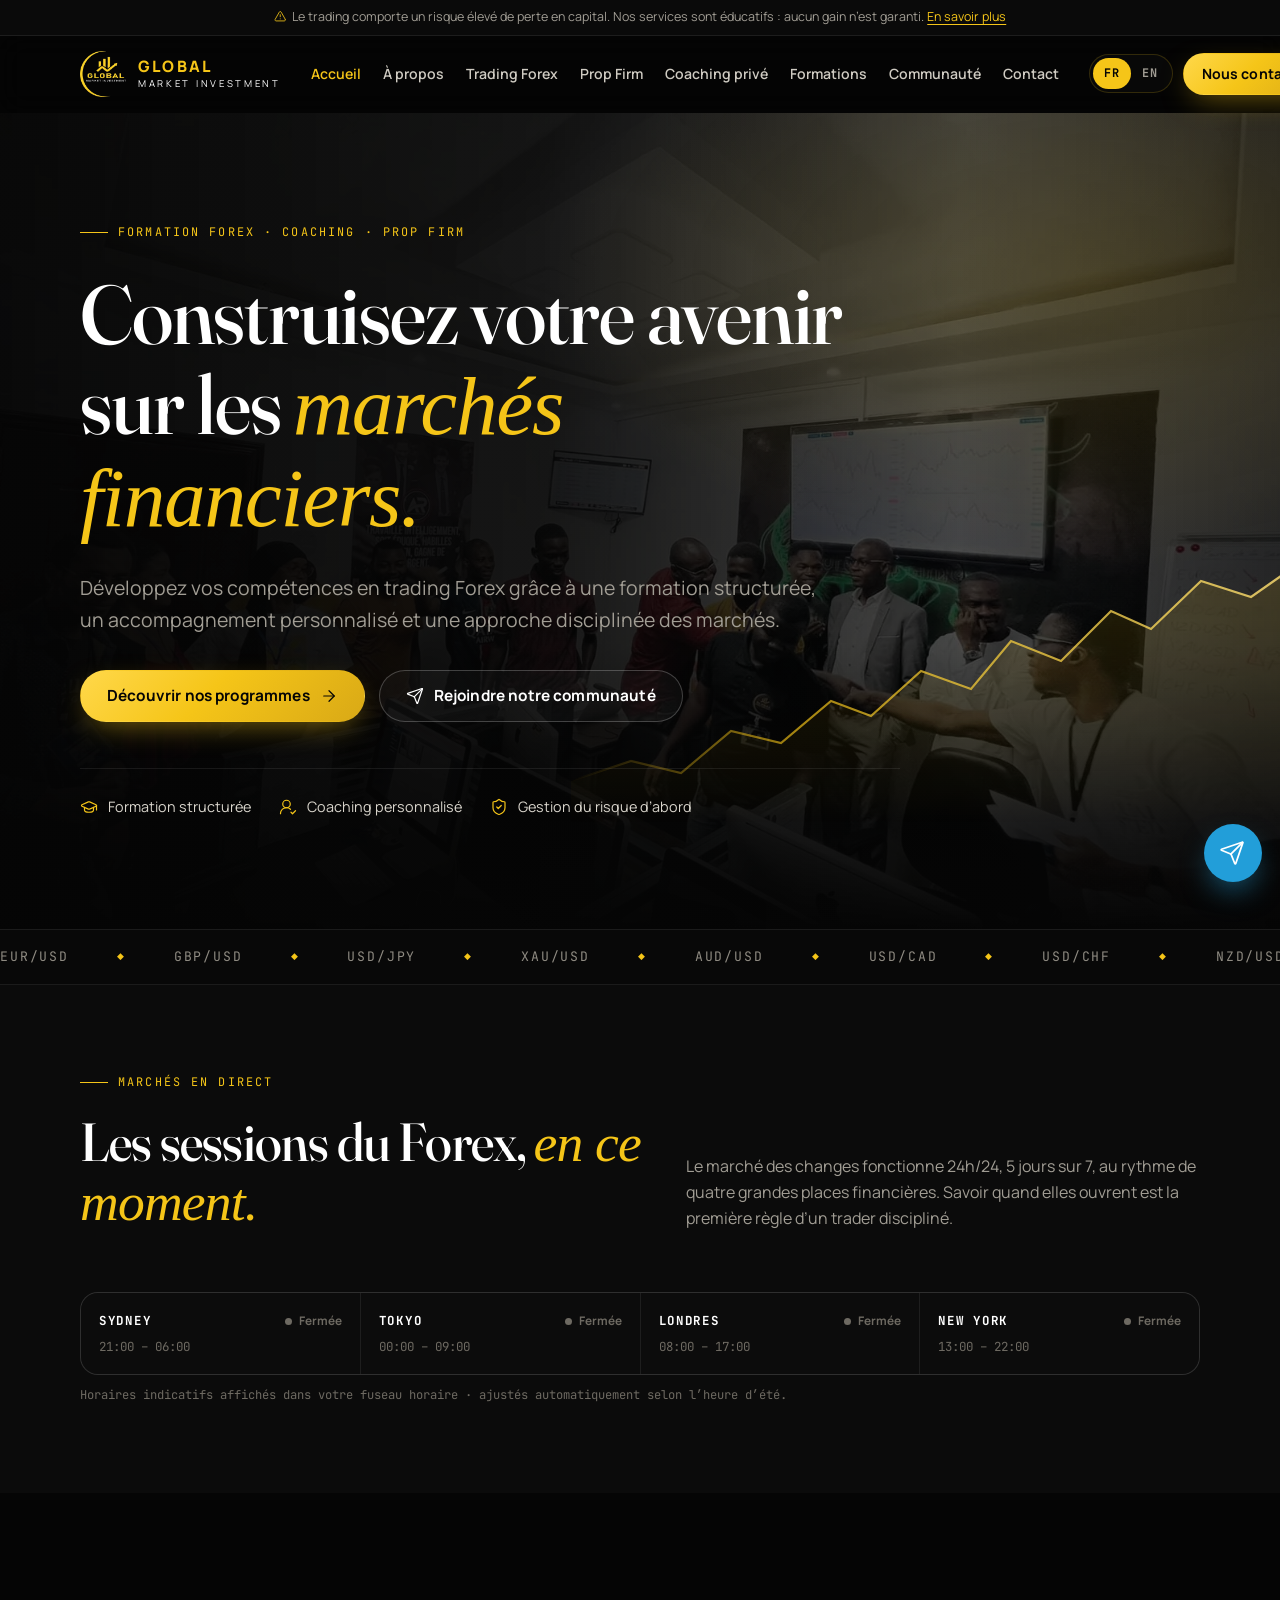
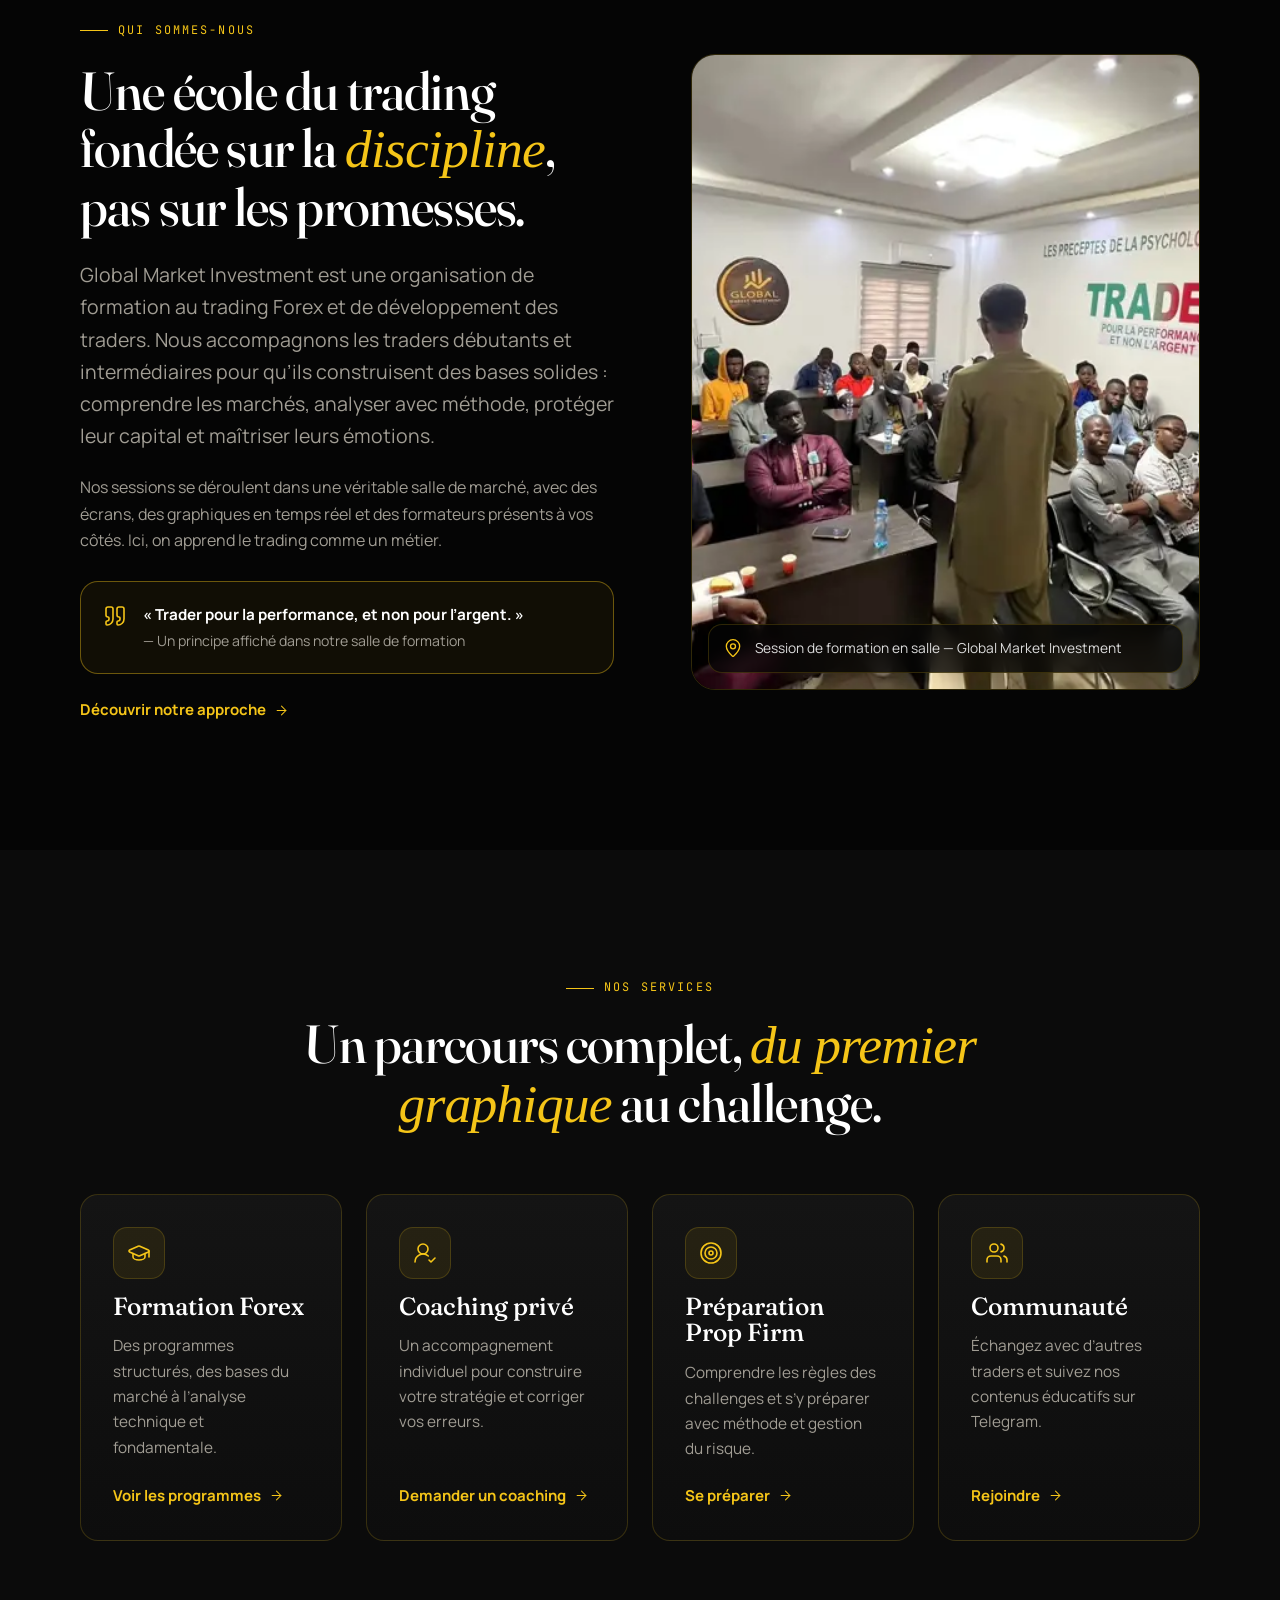
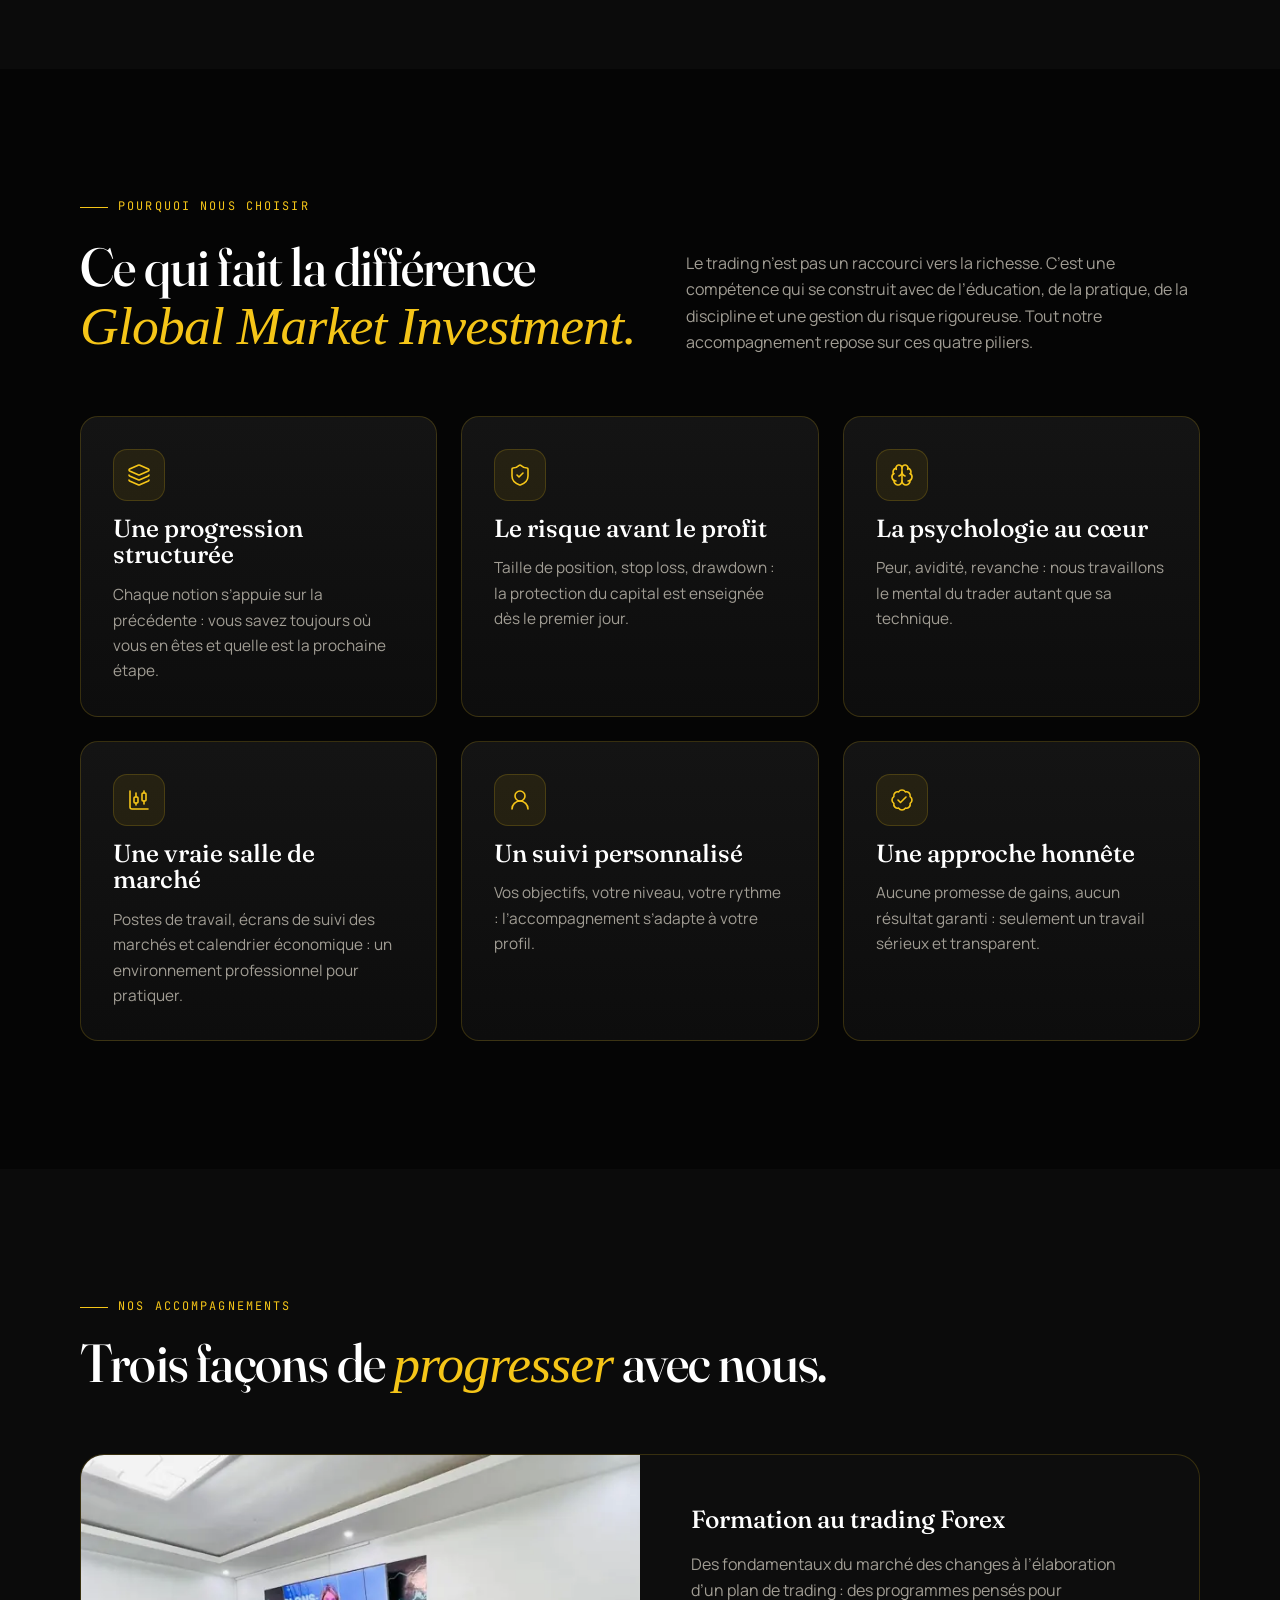
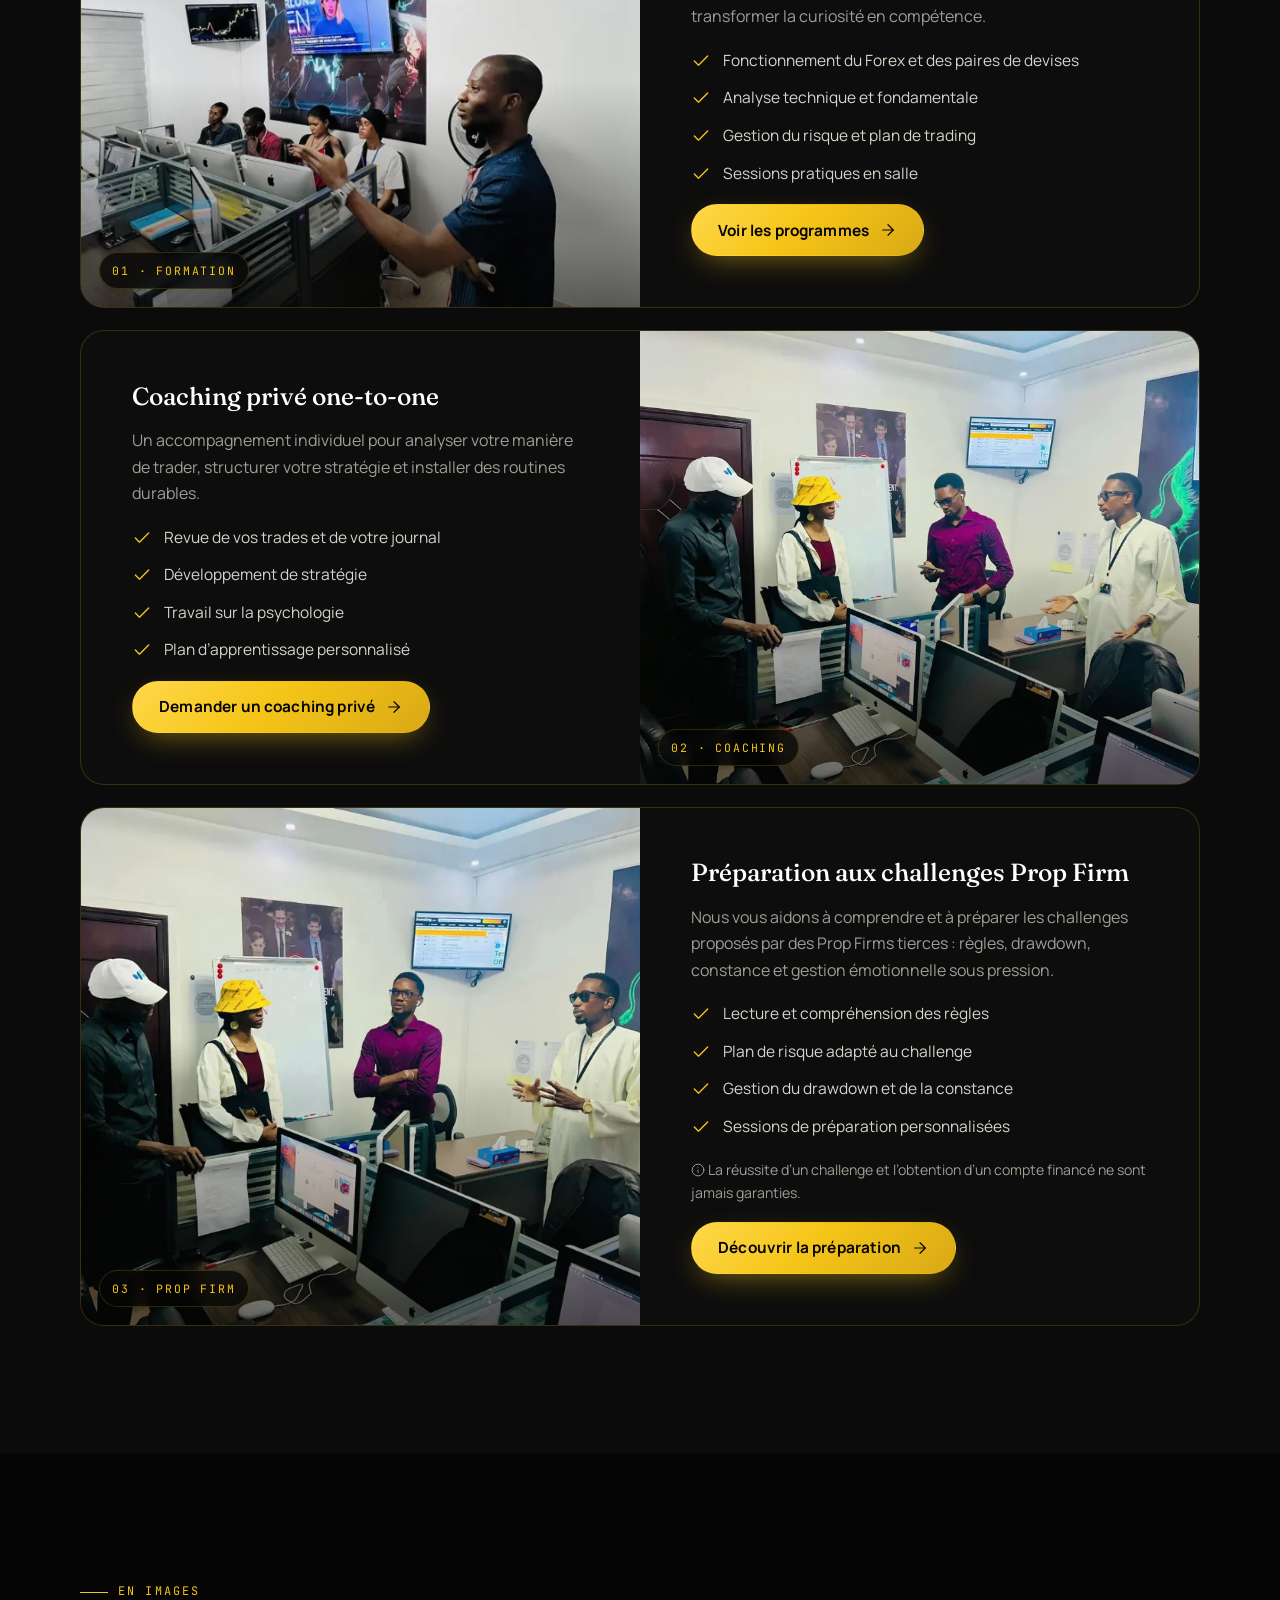
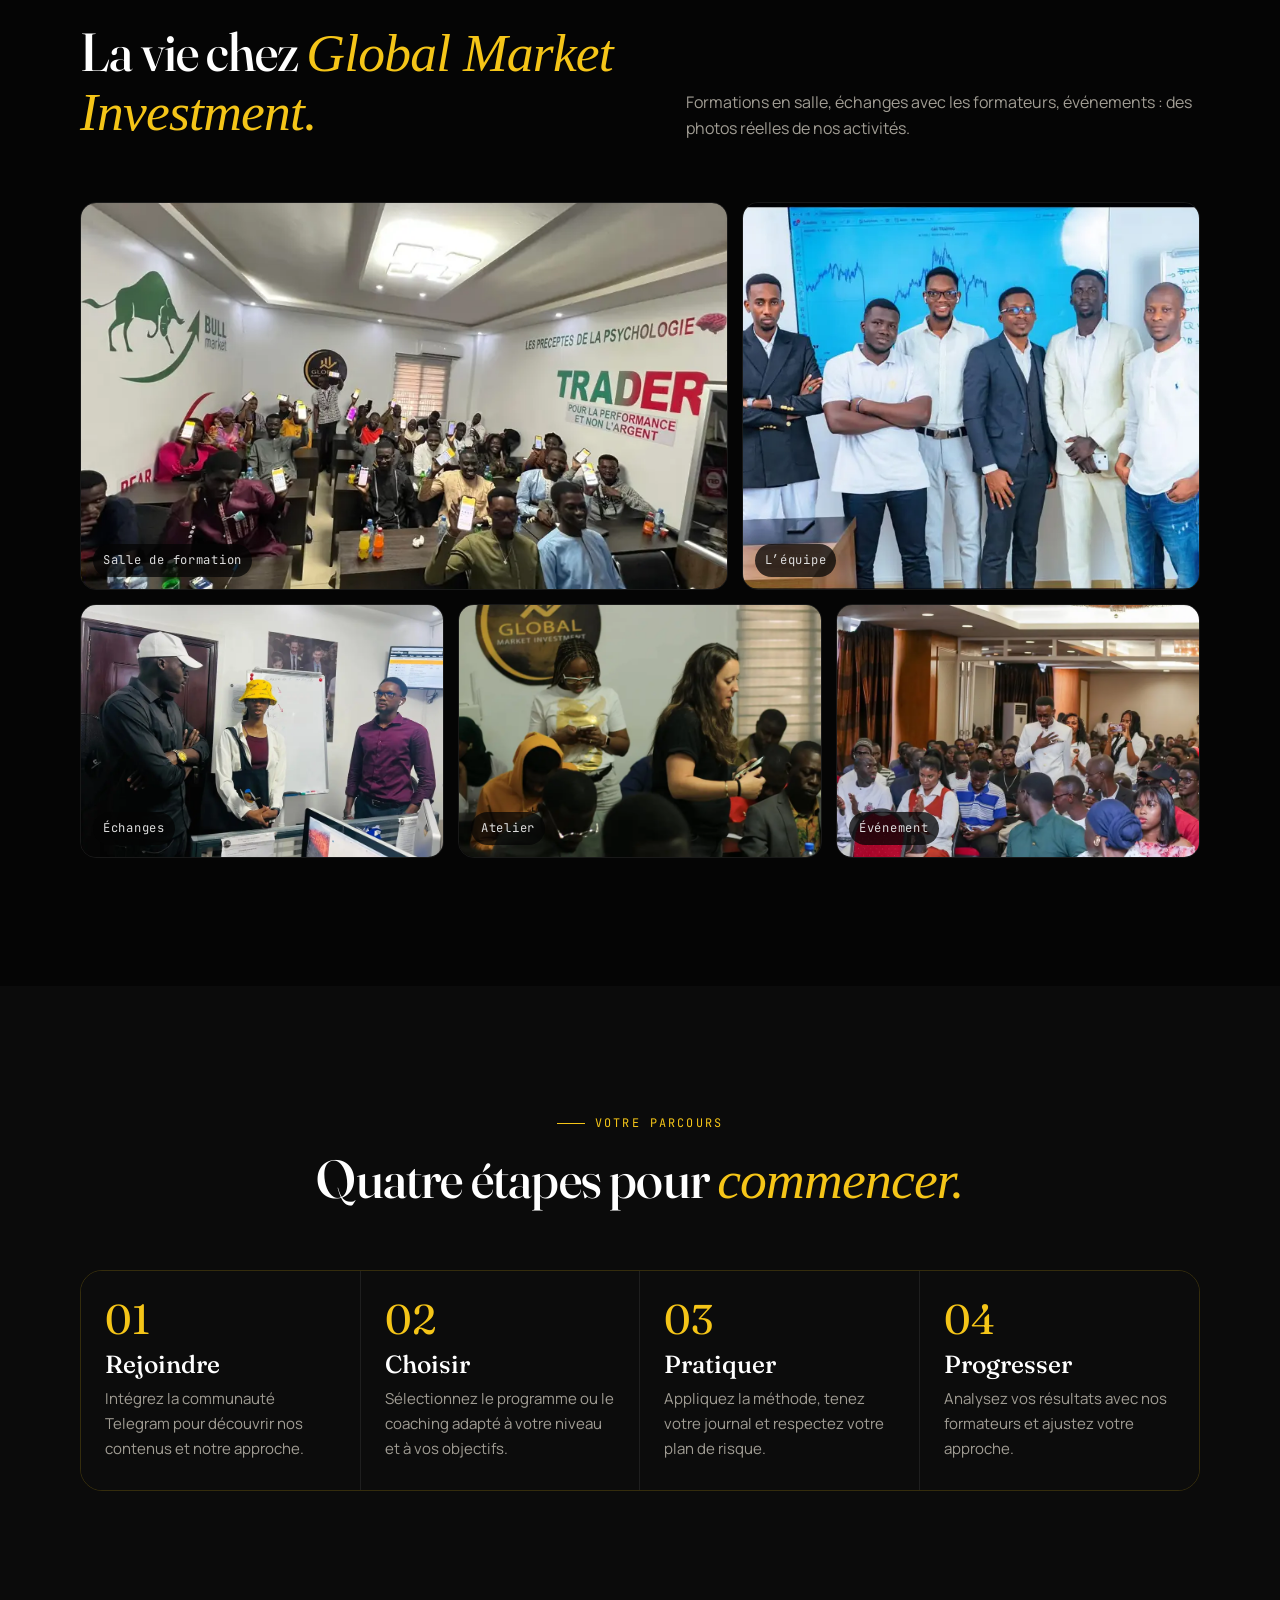
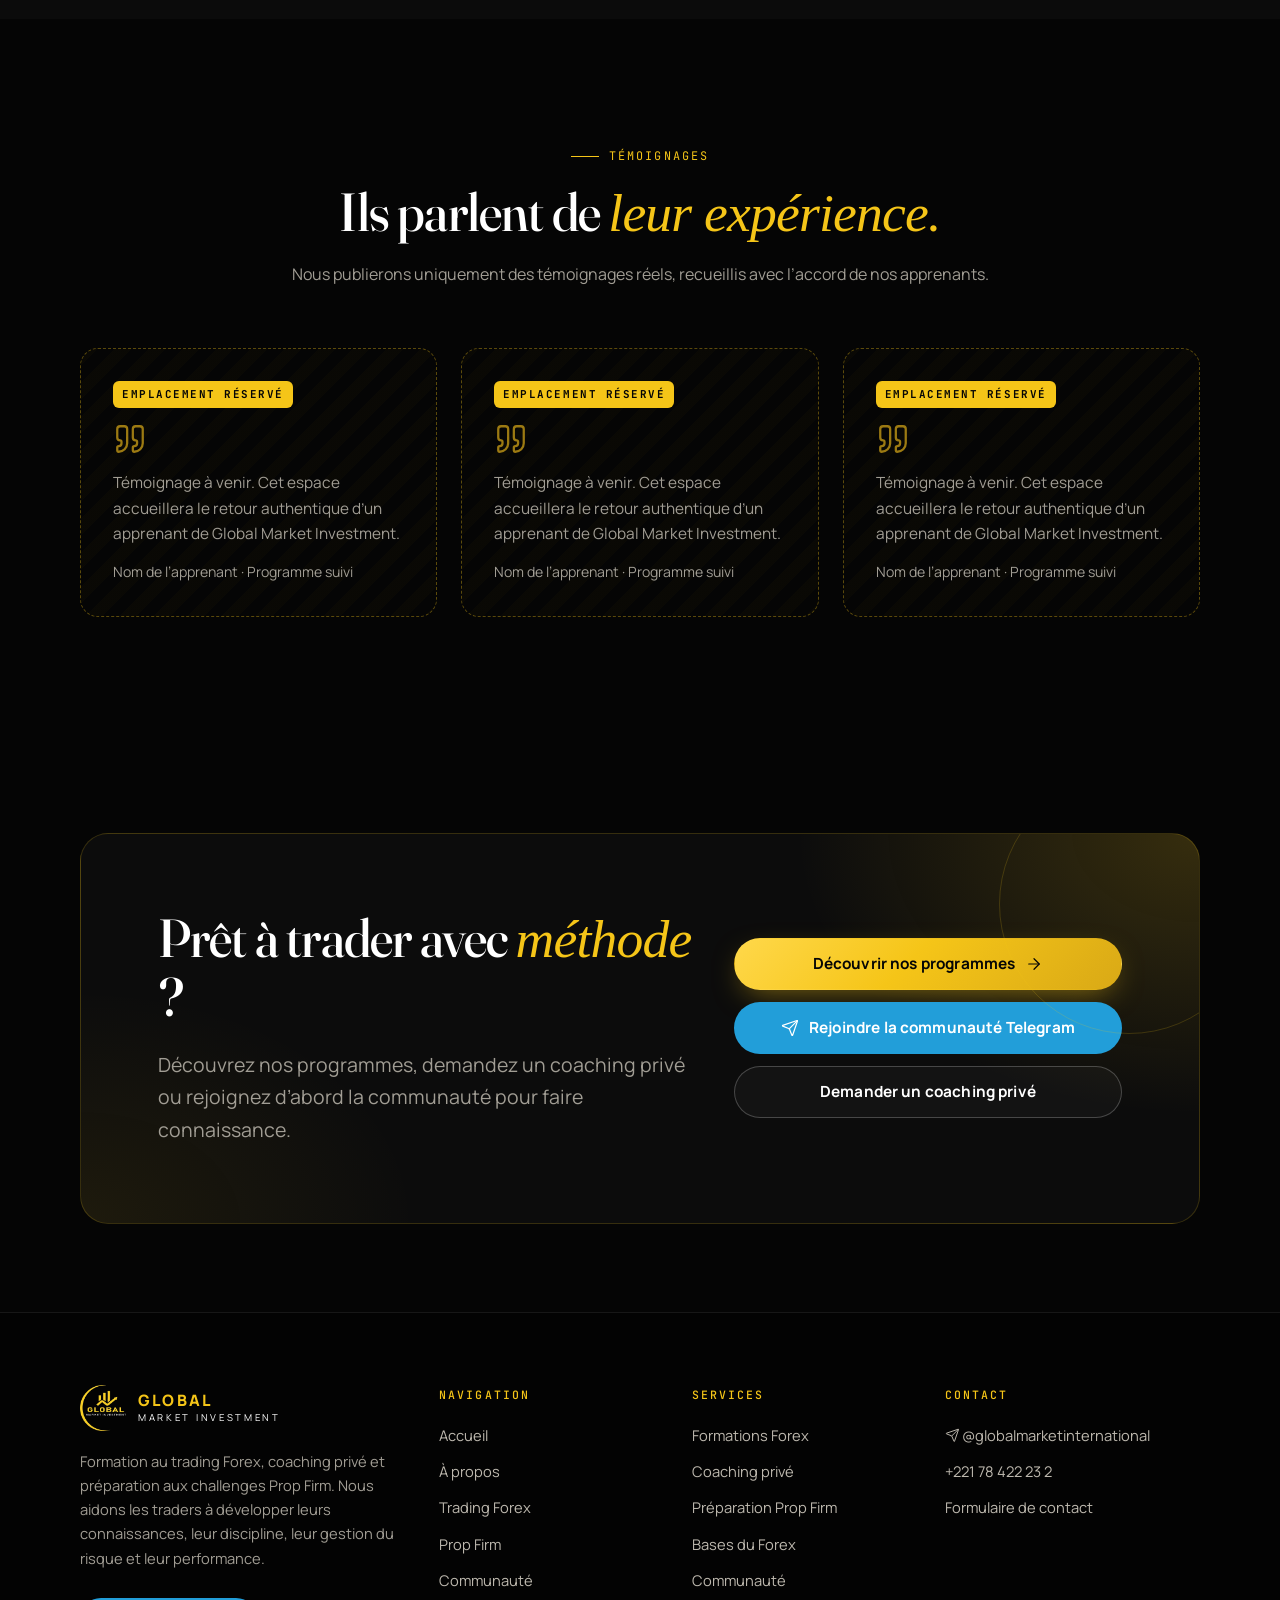
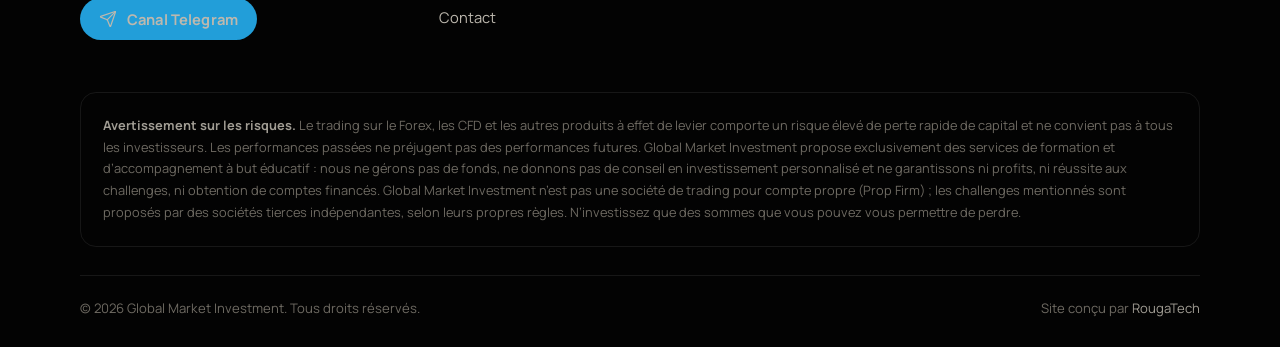
==== index.html @ 61189adc "Site officiel Global Market Investment (HTML/CSS/JS statique, FR/EN) 8 pages + 404, logo et photos o" ====
<!doctype html>
<html lang="fr" class="no-js" data-title-fr="Global Market Investment — Formation Forex, Coaching &amp; Préparation Prop Firm" data-title-en="Global Market Investment — Forex Education, Coaching &amp; Prop Firm Preparation" data-desc-fr="Formation au trading Forex, coaching privé et préparation aux challenges Prop Firm. Développez vos compétences avec une approche structurée et disciplinée." data-desc-en="Forex trading education, private coaching and Prop Firm challenge preparation. Develop your skills with a structured, disciplined approach.">
<head>
<meta charset="utf-8">
<meta name="viewport" content="width=device-width, initial-scale=1, viewport-fit=cover">
<title>Global Market Investment — Formation Forex, Coaching &amp; Préparation Prop Firm</title>
<meta name="description" content="Formation au trading Forex, coaching privé et préparation aux challenges Prop Firm. Développez vos compétences avec une approche structurée et disciplinée.">
<meta name="theme-color" content="#050505">
<meta property="og:type" content="website">
<meta property="og:site_name" content="Global Market Investment">
<meta property="og:title" content="Global Market Investment — Formation Forex, Coaching &amp; Préparation Prop Firm">
<meta property="og:description" content="Formation au trading Forex, coaching privé et préparation aux challenges Prop Firm. Développez vos compétences avec une approche structurée et disciplinée.">
<meta property="og:image" content="assets/img/og-image.jpg">
<meta name="twitter:card" content="summary_large_image">
<link rel="icon" type="image/png" href="assets/img/favicon.png">
<link rel="apple-touch-icon" href="assets/img/apple-touch-icon.png">
<link rel="preload" href="assets/fonts/fraunces.woff2" as="font" type="font/woff2" crossorigin>
<link rel="preload" href="assets/fonts/manrope-400.woff2" as="font" type="font/woff2" crossorigin>
<link rel="stylesheet" href="assets/css/style.css?v=20261105">
<script>(function(){try{var q=new URLSearchParams(location.search).get("lang");var l=q||localStorage.getItem("gmi-lang");if(l==="en"||l==="fr")document.documentElement.lang=l;}catch(e){}})();</script>
</head>
<body>
<svg xmlns="http://www.w3.org/2000/svg" style="display:none"><symbol id="i-graduation-cap" viewBox="0 0 24 24" fill="none" stroke="currentColor" stroke-width="1.6" stroke-linecap="round" stroke-linejoin="round"><path d="M21.42 10.922a1 1 0 0 0-.019-1.838L12.83 5.18a2 2 0 0 0-1.66 0L2.6 9.08a1 1 0 0 0 0 1.832l8.57 3.908a2 2 0 0 0 1.66 0z" />
  <path d="M22 10v6" />
  <path d="M6 12.5V16a6 3 0 0 0 12 0v-3.5" /></symbol><symbol id="i-user-round-check" viewBox="0 0 24 24" fill="none" stroke="currentColor" stroke-width="1.6" stroke-linecap="round" stroke-linejoin="round"><path d="M2 21a8 8 0 0 1 13.292-6" />
  <circle cx="10" cy="8" r="5" />
  <path d="m16 19 2 2 4-4" /></symbol><symbol id="i-target" viewBox="0 0 24 24" fill="none" stroke="currentColor" stroke-width="1.6" stroke-linecap="round" stroke-linejoin="round"><circle cx="12" cy="12" r="10" />
  <circle cx="12" cy="12" r="6" />
  <circle cx="12" cy="12" r="2" /></symbol><symbol id="i-users" viewBox="0 0 24 24" fill="none" stroke="currentColor" stroke-width="1.6" stroke-linecap="round" stroke-linejoin="round"><path d="M16 21v-2a4 4 0 0 0-4-4H6a4 4 0 0 0-4 4v2" />
  <path d="M16 3.128a4 4 0 0 1 0 7.744" />
  <path d="M22 21v-2a4 4 0 0 0-3-3.87" />
  <circle cx="9" cy="7" r="4" /></symbol><symbol id="i-send" viewBox="0 0 24 24" fill="none" stroke="currentColor" stroke-width="1.6" stroke-linecap="round" stroke-linejoin="round"><path d="M14.536 21.686a.5.5 0 0 0 .937-.024l6.5-19a.496.496 0 0 0-.635-.635l-19 6.5a.5.5 0 0 0-.024.937l7.93 3.18a2 2 0 0 1 1.112 1.11z" />
  <path d="m21.854 2.147-10.94 10.939" /></symbol><symbol id="i-phone" viewBox="0 0 24 24" fill="none" stroke="currentColor" stroke-width="1.6" stroke-linecap="round" stroke-linejoin="round"><path d="M13.832 16.568a1 1 0 0 0 1.213-.303l.355-.465A2 2 0 0 1 17 15h3a2 2 0 0 1 2 2v3a2 2 0 0 1-2 2A18 18 0 0 1 2 4a2 2 0 0 1 2-2h3a2 2 0 0 1 2 2v3a2 2 0 0 1-.8 1.6l-.468.351a1 1 0 0 0-.292 1.233 14 14 0 0 0 6.392 6.384" /></symbol><symbol id="i-mail" viewBox="0 0 24 24" fill="none" stroke="currentColor" stroke-width="1.6" stroke-linecap="round" stroke-linejoin="round"><path d="m22 7-8.991 5.727a2 2 0 0 1-2.009 0L2 7" />
  <rect x="2" y="4" width="20" height="16" rx="2" /></symbol><symbol id="i-shield-check" viewBox="0 0 24 24" fill="none" stroke="currentColor" stroke-width="1.6" stroke-linecap="round" stroke-linejoin="round"><path d="M20 13c0 5-3.5 7.5-7.66 8.95a1 1 0 0 1-.67-.01C7.5 20.5 4 18 4 13V6a1 1 0 0 1 1-1c2 0 4.5-1.2 6.24-2.72a1.17 1.17 0 0 1 1.52 0C14.51 3.81 17 5 19 5a1 1 0 0 1 1 1z" />
  <path d="m9 12 2 2 4-4" /></symbol><symbol id="i-brain" viewBox="0 0 24 24" fill="none" stroke="currentColor" stroke-width="1.6" stroke-linecap="round" stroke-linejoin="round"><path d="M12 18V5" />
  <path d="M15 13a4.17 4.17 0 01-3-4 4.17 4.17 0 01-3 4" />
  <path d="M17.707 6.294A3 3 0 1012 5a3 3 0 10-5.707 1.294" />
  <path d="M17.996 5.125a4 4 0 012.526 5.77" />
  <path d="M18 18a4 4 0 002-7.465" />
  <path d="M19.967 17.482a4 4 0 11-7.967.517 4 4 0 11-7.967-.517" />
  <path d="M6 18a4 4 0 01-2-7.465" />
  <path d="M6.004 5.125a4 4 0 00-2.526 5.77" /></symbol><symbol id="i-chart-candlestick" viewBox="0 0 24 24" fill="none" stroke="currentColor" stroke-width="1.6" stroke-linecap="round" stroke-linejoin="round"><path d="M9 5v4" />
  <rect width="4" height="6" x="7" y="9" rx="1" />
  <path d="M9 15v2" />
  <path d="M17 3v2" />
  <rect width="4" height="8" x="15" y="5" rx="1" />
  <path d="M17 13v3" />
  <path d="M3 3v16a2 2 0 0 0 2 2h16" /></symbol><symbol id="i-chart-line" viewBox="0 0 24 24" fill="none" stroke="currentColor" stroke-width="1.6" stroke-linecap="round" stroke-linejoin="round"><path d="M3 3v16a2 2 0 0 0 2 2h16" />
  <path d="m19 9-5 5-4-4-3 3" /></symbol><symbol id="i-chart-no-axes-combined" viewBox="0 0 24 24" fill="none" stroke="currentColor" stroke-width="1.6" stroke-linecap="round" stroke-linejoin="round"><path d="M12 16v5" />
  <path d="M16 14.639V21" />
  <path d="M20 10.656V21" />
  <path d="m22 3-8.646 8.646a.5.5 0 0 1-.708 0L9.354 8.354a.5.5 0 0 0-.707 0L2 15" />
  <path d="M4 18.463V21" />
  <path d="M8 14.656V21" /></symbol><symbol id="i-globe" viewBox="0 0 24 24" fill="none" stroke="currentColor" stroke-width="1.6" stroke-linecap="round" stroke-linejoin="round"><circle cx="12" cy="12" r="10" />
  <path d="M12 2a14.5 14.5 0 0 0 0 20 14.5 14.5 0 0 0 0-20" />
  <path d="M2 12h20" /></symbol><symbol id="i-clock" viewBox="0 0 24 24" fill="none" stroke="currentColor" stroke-width="1.6" stroke-linecap="round" stroke-linejoin="round"><circle cx="12" cy="12" r="10" />
  <path d="M12 6v6l4 2" /></symbol><symbol id="i-scale" viewBox="0 0 24 24" fill="none" stroke="currentColor" stroke-width="1.6" stroke-linecap="round" stroke-linejoin="round"><path d="M12 3v18" />
  <path d="m19 8 3 8a5 5 0 0 1-6 0zV7" />
  <path d="M3 7h1a17 17 0 0 0 8-2 17 17 0 0 0 8 2h1" />
  <path d="m5 8 3 8a5 5 0 0 1-6 0zV7" />
  <path d="M7 21h10" /></symbol><symbol id="i-book-open" viewBox="0 0 24 24" fill="none" stroke="currentColor" stroke-width="1.6" stroke-linecap="round" stroke-linejoin="round"><path d="M12 5v16" />
  <path d="M20.001 19A2 2 0 0022 17V5a2 2 0 00-1.999-2L16 3.002A5 5 0 0012 5a5 5 0 00-4-2H4a2 2 0 00-2 2v12a2 2 0 001.999 2H8a5 5 0 014 2 5 5 0 014-2z" /></symbol><symbol id="i-arrow-right" viewBox="0 0 24 24" fill="none" stroke="currentColor" stroke-width="1.6" stroke-linecap="round" stroke-linejoin="round"><path d="M5 12h14" />
  <path d="m12 5 7 7-7 7" /></symbol><symbol id="i-arrow-up-right" viewBox="0 0 24 24" fill="none" stroke="currentColor" stroke-width="1.6" stroke-linecap="round" stroke-linejoin="round"><path d="M7 7h10v10" />
  <path d="M7 17 17 7" /></symbol><symbol id="i-check" viewBox="0 0 24 24" fill="none" stroke="currentColor" stroke-width="1.6" stroke-linecap="round" stroke-linejoin="round"><path d="M20 6 9 17l-5-5" /></symbol><symbol id="i-x" viewBox="0 0 24 24" fill="none" stroke="currentColor" stroke-width="1.6" stroke-linecap="round" stroke-linejoin="round"><path d="M18 6 6 18" />
  <path d="m6 6 12 12" /></symbol><symbol id="i-menu" viewBox="0 0 24 24" fill="none" stroke="currentColor" stroke-width="1.6" stroke-linecap="round" stroke-linejoin="round"><path d="M4 5h16" />
  <path d="M4 12h16" />
  <path d="M4 19h16" /></symbol><symbol id="i-triangle-alert" viewBox="0 0 24 24" fill="none" stroke="currentColor" stroke-width="1.6" stroke-linecap="round" stroke-linejoin="round"><path d="m21.73 18-8-14a2 2 0 0 0-3.48 0l-8 14A2 2 0 0 0 4 21h16a2 2 0 0 0 1.73-3" />
  <path d="M12 9v4" />
  <path d="M12 17h.01" /></symbol><symbol id="i-trending-up" viewBox="0 0 24 24" fill="none" stroke="currentColor" stroke-width="1.6" stroke-linecap="round" stroke-linejoin="round"><path d="M16 7h6v6" />
  <path d="m22 7-8.5 8.5-5-5L2 17" /></symbol><symbol id="i-crosshair" viewBox="0 0 24 24" fill="none" stroke="currentColor" stroke-width="1.6" stroke-linecap="round" stroke-linejoin="round"><circle cx="12" cy="12" r="10" />
  <line x1="22" x2="18" y1="12" y2="12" />
  <line x1="6" x2="2" y1="12" y2="12" />
  <line x1="12" x2="12" y1="6" y2="2" />
  <line x1="12" x2="12" y1="22" y2="18" /></symbol><symbol id="i-calendar" viewBox="0 0 24 24" fill="none" stroke="currentColor" stroke-width="1.6" stroke-linecap="round" stroke-linejoin="round"><path d="M8 2v3" />
  <path d="M16 2v3" />
  <rect x="3" y="3" width="18" height="18" rx="2" />
  <path d="M3 9h18" /></symbol><symbol id="i-message-circle" viewBox="0 0 24 24" fill="none" stroke="currentColor" stroke-width="1.6" stroke-linecap="round" stroke-linejoin="round"><path d="M2.992 16.342a2 2 0 0 1 .094 1.167l-1.065 3.29a1 1 0 0 0 1.236 1.168l3.413-.998a2 2 0 0 1 1.099.092 10 10 0 1 0-4.777-4.719" /></symbol><symbol id="i-compass" viewBox="0 0 24 24" fill="none" stroke="currentColor" stroke-width="1.6" stroke-linecap="round" stroke-linejoin="round"><circle cx="12" cy="12" r="10" />
  <path d="m16.24 7.76-1.804 5.411a2 2 0 0 1-1.265 1.265L7.76 16.24l1.804-5.411a2 2 0 0 1 1.265-1.265z" /></symbol><symbol id="i-layers" viewBox="0 0 24 24" fill="none" stroke="currentColor" stroke-width="1.6" stroke-linecap="round" stroke-linejoin="round"><path d="M12.83 2.18a2 2 0 0 0-1.66 0L2.6 6.08a1 1 0 0 0 0 1.83l8.58 3.91a2 2 0 0 0 1.66 0l8.58-3.9a1 1 0 0 0 0-1.83z" />
  <path d="M2 12a1 1 0 0 0 .58.91l8.6 3.91a2 2 0 0 0 1.65 0l8.58-3.9A1 1 0 0 0 22 12" />
  <path d="M2 17a1 1 0 0 0 .58.91l8.6 3.91a2 2 0 0 0 1.65 0l8.58-3.9A1 1 0 0 0 22 17" /></symbol><symbol id="i-lightbulb" viewBox="0 0 24 24" fill="none" stroke="currentColor" stroke-width="1.6" stroke-linecap="round" stroke-linejoin="round"><path d="M15 14c.2-1 .7-1.7 1.5-2.5 1-.9 1.5-2.2 1.5-3.5A6 6 0 0 0 6 8c0 1 .2 2.2 1.5 3.5.7.7 1.3 1.5 1.5 2.5" />
  <path d="M9 18h6" />
  <path d="M10 22h4" /></symbol><symbol id="i-eye" viewBox="0 0 24 24" fill="none" stroke="currentColor" stroke-width="1.6" stroke-linecap="round" stroke-linejoin="round"><path d="M2.062 12.348a1 1 0 0 1 0-.696 10.75 10.75 0 0 1 19.876 0 1 1 0 0 1 0 .696 10.75 10.75 0 0 1-19.876 0" />
  <circle cx="12" cy="12" r="3" /></symbol><symbol id="i-handshake" viewBox="0 0 24 24" fill="none" stroke="currentColor" stroke-width="1.6" stroke-linecap="round" stroke-linejoin="round"><path d="m11 17 2 2a1 1 0 1 0 3-3" />
  <path d="m14 14 2.5 2.5a1 1 0 1 0 3-3l-3.88-3.88a3 3 0 0 0-4.24 0l-.88.88a1 1 0 1 1-3-3l2.81-2.81a5.79 5.79 0 0 1 7.06-.87l.47.28a2 2 0 0 0 1.42.25L21 4" />
  <path d="m21 3 1 11h-2" />
  <path d="M3 3 2 14l6.5 6.5a1 1 0 1 0 3-3" />
  <path d="M3 4h8" /></symbol><symbol id="i-gauge" viewBox="0 0 24 24" fill="none" stroke="currentColor" stroke-width="1.6" stroke-linecap="round" stroke-linejoin="round"><path d="m12 14 4-4" />
  <path d="M3.34 19a10 10 0 1 1 17.32 0" /></symbol><symbol id="i-clipboard-check" viewBox="0 0 24 24" fill="none" stroke="currentColor" stroke-width="1.6" stroke-linecap="round" stroke-linejoin="round"><rect width="8" height="4" x="8" y="2" rx="1" ry="1" />
  <path d="M16 4h2a2 2 0 0 1 2 2v14a2 2 0 0 1-2 2H6a2 2 0 0 1-2-2V6a2 2 0 0 1 2-2h2" />
  <path d="m9 14 2 2 4-4" /></symbol><symbol id="i-notebook-pen" viewBox="0 0 24 24" fill="none" stroke="currentColor" stroke-width="1.6" stroke-linecap="round" stroke-linejoin="round"><path d="M13.4 2H6a2 2 0 0 0-2 2v16a2 2 0 0 0 2 2h12a2 2 0 0 0 2-2v-7.4" />
  <path d="M2 6h4" />
  <path d="M2 10h4" />
  <path d="M2 14h4" />
  <path d="M2 18h4" />
  <path d="M21.378 5.626a1 1 0 1 0-3.004-3.004l-5.01 5.012a2 2 0 0 0-.506.854l-.837 2.87a.5.5 0 0 0 .62.62l2.87-.837a2 2 0 0 0 .854-.506z" /></symbol><symbol id="i-lock" viewBox="0 0 24 24" fill="none" stroke="currentColor" stroke-width="1.6" stroke-linecap="round" stroke-linejoin="round"><rect width="18" height="11" x="3" y="11" rx="2" ry="2" />
  <path d="M7 11V7a5 5 0 0 1 10 0v4" /></symbol><symbol id="i-map-pin" viewBox="0 0 24 24" fill="none" stroke="currentColor" stroke-width="1.6" stroke-linecap="round" stroke-linejoin="round"><path d="M20 10c0 4.993-5.539 10.193-7.399 11.799a1 1 0 0 1-1.202 0C9.539 20.193 4 14.993 4 10a8 8 0 0 1 16 0" />
  <circle cx="12" cy="10" r="3" /></symbol><symbol id="i-copy" viewBox="0 0 24 24" fill="none" stroke="currentColor" stroke-width="1.6" stroke-linecap="round" stroke-linejoin="round"><rect width="14" height="14" x="8" y="8" rx="2" ry="2" />
  <path d="M4 16c-1.1 0-2-.9-2-2V4c0-1.1.9-2 2-2h10c1.1 0 2 .9 2 2" /></symbol><symbol id="i-chevron-down" viewBox="0 0 24 24" fill="none" stroke="currentColor" stroke-width="1.6" stroke-linecap="round" stroke-linejoin="round"><path d="m6 9 6 6 6-6" /></symbol><symbol id="i-languages" viewBox="0 0 24 24" fill="none" stroke="currentColor" stroke-width="1.6" stroke-linecap="round" stroke-linejoin="round"><path d="m5 8 6 6" />
  <path d="m4 14 6-6 2-3" />
  <path d="M2 5h12" />
  <path d="M7 2h1" />
  <path d="m22 22-5-10-5 10" />
  <path d="M14 18h6" /></symbol><symbol id="i-sparkles" viewBox="0 0 24 24" fill="none" stroke="currentColor" stroke-width="1.6" stroke-linecap="round" stroke-linejoin="round"><path d="M11.017 2.814a1 1 0 0 1 1.966 0l1.051 5.558a2 2 0 0 0 1.594 1.594l5.558 1.051a1 1 0 0 1 0 1.966l-5.558 1.051a2 2 0 0 0-1.594 1.594l-1.051 5.558a1 1 0 0 1-1.966 0l-1.051-5.558a2 2 0 0 0-1.594-1.594l-5.558-1.051a1 1 0 0 1 0-1.966l5.558-1.051a2 2 0 0 0 1.594-1.594z" />
  <path d="M20 2v4" />
  <path d="M22 4h-4" />
  <circle cx="4" cy="20" r="2" /></symbol><symbol id="i-newspaper" viewBox="0 0 24 24" fill="none" stroke="currentColor" stroke-width="1.6" stroke-linecap="round" stroke-linejoin="round"><path d="M15 18h-5" />
  <path d="M18 14h-8" />
  <path d="M4 22h16a2 2 0 0 0 2-2V4a2 2 0 0 0-2-2H8a2 2 0 0 0-2 2v16a2 2 0 0 1-4 0v-9a2 2 0 0 1 2-2h2" />
  <rect width="8" height="4" x="10" y="6" rx="1" /></symbol><symbol id="i-landmark" viewBox="0 0 24 24" fill="none" stroke="currentColor" stroke-width="1.6" stroke-linecap="round" stroke-linejoin="round"><path d="M10 18v-7" />
  <path d="M11.119 2.205a2 2 0 0 1 1.762 0l7.84 3.846A.5.5 0 0 1 20.5 7h-17a.5.5 0 0 1-.22-.949z" />
  <path d="M14 18v-7" />
  <path d="M18 18v-7" />
  <path d="M3 22h18" />
  <path d="M6 18v-7" /></symbol><symbol id="i-calculator" viewBox="0 0 24 24" fill="none" stroke="currentColor" stroke-width="1.6" stroke-linecap="round" stroke-linejoin="round"><rect width="16" height="20" x="4" y="2" rx="2" />
  <line x1="8" x2="16" y1="6" y2="6" />
  <line x1="16" x2="16" y1="14" y2="18" />
  <path d="M16 10h.01" />
  <path d="M12 10h.01" />
  <path d="M8 10h.01" />
  <path d="M12 14h.01" />
  <path d="M8 14h.01" />
  <path d="M12 18h.01" />
  <path d="M8 18h.01" /></symbol><symbol id="i-zap" viewBox="0 0 24 24" fill="none" stroke="currentColor" stroke-width="1.6" stroke-linecap="round" stroke-linejoin="round"><path d="M15.914 4a1.5 1.5 0 00-2.474-1.561l-9 9A1.5 1.5 0 005.5 14h4.002a.5.5 0 01.471.666L8.086 20a1.5 1.5 0 002.475 1.56l9-9A1.5 1.5 0 0018.5 10h-3.997a.5.5 0 01-.472-.667z" /></symbol><symbol id="i-coins" viewBox="0 0 24 24" fill="none" stroke="currentColor" stroke-width="1.6" stroke-linecap="round" stroke-linejoin="round"><path d="M13.744 17.736a6 6 0 1 1-7.48-7.48" />
  <path d="M15 6h1v4" />
  <path d="m6.134 14.768.866-.5 2 3.464" />
  <circle cx="16" cy="8" r="6" /></symbol><symbol id="i-list-checks" viewBox="0 0 24 24" fill="none" stroke="currentColor" stroke-width="1.6" stroke-linecap="round" stroke-linejoin="round"><path d="M13 5h8" />
  <path d="M13 12h8" />
  <path d="M13 19h8" />
  <path d="m3 17 2 2 4-4" />
  <path d="m3 7 2 2 4-4" /></symbol><symbol id="i-file-text" viewBox="0 0 24 24" fill="none" stroke="currentColor" stroke-width="1.6" stroke-linecap="round" stroke-linejoin="round"><path d="M6 22a2 2 0 0 1-2-2V4a2 2 0 0 1 2-2h8a2.4 2.4 0 0 1 1.704.706l3.588 3.588A2.4 2.4 0 0 1 20 8v12a2 2 0 0 1-2 2z" />
  <path d="M14 2v5a1 1 0 0 0 1 1h5" />
  <path d="M10 9H8" />
  <path d="M16 13H8" />
  <path d="M16 17H8" /></symbol><symbol id="i-quote" viewBox="0 0 24 24" fill="none" stroke="currentColor" stroke-width="1.6" stroke-linecap="round" stroke-linejoin="round"><path d="M16 3a2 2 0 0 0-2 2v6a2 2 0 0 0 2 2 1 1 0 0 1 1 1v1a2 2 0 0 1-2 2 1 1 0 0 0-1 1v2a1 1 0 0 0 1 1 6 6 0 0 0 6-6V5a2 2 0 0 0-2-2z" />
  <path d="M5 3a2 2 0 0 0-2 2v6a2 2 0 0 0 2 2 1 1 0 0 1 1 1v1a2 2 0 0 1-2 2 1 1 0 0 0-1 1v2a1 1 0 0 0 1 1 6 6 0 0 0 6-6V5a2 2 0 0 0-2-2z" /></symbol><symbol id="i-user-round" viewBox="0 0 24 24" fill="none" stroke="currentColor" stroke-width="1.6" stroke-linecap="round" stroke-linejoin="round"><circle cx="12" cy="8" r="5" />
  <path d="M20 21a8 8 0 0 0-16 0" /></symbol><symbol id="i-building-2" viewBox="0 0 24 24" fill="none" stroke="currentColor" stroke-width="1.6" stroke-linecap="round" stroke-linejoin="round"><path d="M10 12h4" />
  <path d="M10 8h4" />
  <path d="M14 21v-3a2 2 0 0 0-4 0v3" />
  <path d="M6 10H4a2 2 0 0 0-2 2v7a2 2 0 0 0 2 2h16a2 2 0 0 0 2-2V9a2 2 0 0 0-2-2h-2" />
  <path d="M6 21V5a2 2 0 0 1 2-2h8a2 2 0 0 1 2 2v16" /></symbol><symbol id="i-timer" viewBox="0 0 24 24" fill="none" stroke="currentColor" stroke-width="1.6" stroke-linecap="round" stroke-linejoin="round"><line x1="10" x2="14" y1="2" y2="2" />
  <line x1="12" x2="15" y1="14" y2="11" />
  <circle cx="12" cy="14" r="8" /></symbol><symbol id="i-route" viewBox="0 0 24 24" fill="none" stroke="currentColor" stroke-width="1.6" stroke-linecap="round" stroke-linejoin="round"><circle cx="6" cy="19" r="3" />
  <path d="M9 19h8.5a3.5 3.5 0 0 0 0-7h-11a3.5 3.5 0 0 1 0-7H15" />
  <circle cx="18" cy="5" r="3" /></symbol><symbol id="i-shield" viewBox="0 0 24 24" fill="none" stroke="currentColor" stroke-width="1.6" stroke-linecap="round" stroke-linejoin="round"><path d="M20 13c0 5-3.5 7.5-7.66 8.95a1 1 0 0 1-.67-.01C7.5 20.5 4 18 4 13V6a1 1 0 0 1 1-1c2 0 4.5-1.2 6.24-2.72a1.17 1.17 0 0 1 1.52 0C14.51 3.81 17 5 19 5a1 1 0 0 1 1 1z" /></symbol><symbol id="i-badge-check" viewBox="0 0 24 24" fill="none" stroke="currentColor" stroke-width="1.6" stroke-linecap="round" stroke-linejoin="round"><path d="M3.85 8.62a4 4 0 0 1 4.78-4.77 4 4 0 0 1 6.74 0 4 4 0 0 1 4.78 4.78 4 4 0 0 1 0 6.74 4 4 0 0 1-4.77 4.78 4 4 0 0 1-6.75 0 4 4 0 0 1-4.78-4.77 4 4 0 0 1 0-6.76Z" />
  <path d="m16 9-5.5 5.5L8 12" /></symbol><symbol id="i-info" viewBox="0 0 24 24" fill="none" stroke="currentColor" stroke-width="1.6" stroke-linecap="round" stroke-linejoin="round"><circle cx="12" cy="12" r="10" />
  <path d="M12 16v-4" />
  <path d="M12 8h.01" /></symbol></svg>
<a class="skip" href="#main"><span class="fr">Aller au contenu</span><span class="en">Skip to content</span></a>
<div class="riskbar" role="note"><svg class="ico" aria-hidden="true"><use href="#i-triangle-alert"/></svg><span class="fr">Le trading comporte un risque élevé de perte en capital. Nos services sont éducatifs : aucun gain n’est garanti.</span><span class="en">Trading involves a high risk of capital loss. Our services are educational: no profit is guaranteed.</span> <a href="#risque"><span class="fr">En savoir plus</span><span class="en">Learn more</span></a></div>
<header class="site-header">
  <div class="wrap nav">
    <a class="brand" href="index.html" aria-label="Global Market Investment">
      <img src="assets/img/logo-sm.webp" width="158" height="160" alt="Logo Global Market Investment">
      <span class="brand-txt"><b>GLOBAL</b><span>MARKET INVESTMENT</span></span>
    </a>
    <nav aria-label="Navigation principale"><ul class="menu"><li><a href="index.html" aria-current="page"><span class="fr">Accueil</span><span class="en">Home</span></a></li><li><a href="a-propos.html"><span class="fr">À propos</span><span class="en">About</span></a></li><li><a href="trading-forex.html"><span class="fr">Trading Forex</span><span class="en">Forex Trading</span></a></li><li><a href="prop-firm.html"><span class="fr">Prop Firm</span><span class="en">Prop Firm</span></a></li><li><a href="coaching-prive.html"><span class="fr">Coaching privé</span><span class="en">Private Coaching</span></a></li><li><a href="formations.html"><span class="fr">Formations</span><span class="en">Programs</span></a></li><li><a href="communaute.html"><span class="fr">Communauté</span><span class="en">Community</span></a></li><li><a href="contact.html"><span class="fr">Contact</span><span class="en">Contact</span></a></li></ul></nav>
    <div class="nav-tools">
      <div class="lang" role="group" aria-label="Langue / Language">
        <button type="button" data-lang="fr" aria-pressed="true">FR</button><button type="button" data-lang="en" aria-pressed="false">EN</button>
      </div>
      <a class="btn btn-gold btn-sm" href="contact.html"><span class="fr">Nous contacter</span><span class="en">Contact us</span></a>
      <button class="burger" type="button" aria-controls="mobile-panel" aria-expanded="false" aria-label="Menu" data-al-fr="Ouvrir le menu" data-al-en="Open menu"><svg class="ico" aria-hidden="true"><use href="#i-menu"/></svg></button>
    </div>
  </div>
  <div class="mobile-panel" id="mobile-panel">
    <ul><li><a href="index.html" aria-current="page"><span class="fr">Accueil</span><span class="en">Home</span><svg class="ico" aria-hidden="true"><use href="#i-arrow-up-right"/></svg></a></li><li><a href="a-propos.html"><span class="fr">À propos</span><span class="en">About</span><svg class="ico" aria-hidden="true"><use href="#i-arrow-up-right"/></svg></a></li><li><a href="trading-forex.html"><span class="fr">Trading Forex</span><span class="en">Forex Trading</span><svg class="ico" aria-hidden="true"><use href="#i-arrow-up-right"/></svg></a></li><li><a href="prop-firm.html"><span class="fr">Prop Firm</span><span class="en">Prop Firm</span><svg class="ico" aria-hidden="true"><use href="#i-arrow-up-right"/></svg></a></li><li><a href="coaching-prive.html"><span class="fr">Coaching privé</span><span class="en">Private Coaching</span><svg class="ico" aria-hidden="true"><use href="#i-arrow-up-right"/></svg></a></li><li><a href="formations.html"><span class="fr">Formations</span><span class="en">Programs</span><svg class="ico" aria-hidden="true"><use href="#i-arrow-up-right"/></svg></a></li><li><a href="communaute.html"><span class="fr">Communauté</span><span class="en">Community</span><svg class="ico" aria-hidden="true"><use href="#i-arrow-up-right"/></svg></a></li><li><a href="contact.html"><span class="fr">Contact</span><span class="en">Contact</span><svg class="ico" aria-hidden="true"><use href="#i-arrow-up-right"/></svg></a></li></ul>
    <div class="flex-btns"><a class="btn btn-gold btn-block" href="contact.html"><span class="fr">Nous contacter</span><span class="en">Contact us</span></a>
    <a class="btn btn-tg btn-block" data-tg-channel href="https://t.me/+8cWmCWZB1ItlN2U0" target="_blank" rel="noopener"><svg class="ico" aria-hidden="true"><use href="#i-send"/></svg><span class="fr">Rejoindre Telegram</span><span class="en">Join Telegram</span></a></div>
  </div>
</header>
<main id="main">

<section class="hero">
  <div class="hero-bg"><img src="assets/img/salle-de-marche-equipe.webp" srcset="assets/img/salle-de-marche-equipe-sm.webp 900w, assets/img/salle-de-marche-equipe.webp 1800w" sizes="100vw" width="1800" height="1013" alt="Salle de marché de Global Market Investment pendant une session" data-alt-fr="Salle de marché de Global Market Investment pendant une session" data-alt-en="Global Market Investment trading room during a session" fetchpriority="high"></div>
  <svg class="hero-chart" viewBox="0 0 760 320" aria-hidden="true">
<defs><linearGradient id="gl" x1="0" x2="1"><stop offset="0" stop-color="#F5C518" stop-opacity="0"/><stop offset=".3" stop-color="#F5C518" stop-opacity=".8"/><stop offset="1" stop-color="#FFE27A"/></linearGradient>
<linearGradient id="ga" x1="0" y1="0" x2="0" y2="1"><stop offset="0" stop-color="#F5C518" stop-opacity=".18"/><stop offset="1" stop-color="#F5C518" stop-opacity="0"/></linearGradient></defs>
<path class="area" d="M0 270 L60 250 L110 262 L160 220 L210 232 L260 190 L300 205 L350 160 L400 178 L440 130 L490 150 L540 100 L580 118 L630 70 L680 86 L760 30 L760 320 L0 320Z"/>
<path class="line" d="M0 270 L60 250 L110 262 L160 220 L210 232 L260 190 L300 205 L350 160 L400 178 L440 130 L490 150 L540 100 L580 118 L630 70 L680 86 L760 30"/>
</svg>
  <div class="wrap">
    <div class="hero-inner">
      <span class="kicker rv"><span class="fr">Formation Forex · Coaching · Prop Firm</span><span class="en">Forex Education · Coaching · Prop Firm</span></span>
      <h1 class="rv d1"><span class="fr">Construisez votre avenir sur les <em class="g">marchés financiers.</em></span><span class="en">Build Your Future in the <em class="g">Financial Markets.</em></span></h1>
      <p class="fr lead rv d2">Développez vos compétences en trading Forex grâce à une formation structurée, un accompagnement personnalisé et une approche disciplinée des marchés.</p><p class="en lead rv d2">Develop your Forex trading skills through structured education, personalized coaching, and a disciplined approach to financial markets.</p>
      <div class="hero-cta rv d3">
        <a class="btn btn-gold" href="formations.html"><span class="fr">Découvrir nos programmes</span><span class="en">Discover Our Programs</span><svg class="ico" aria-hidden="true"><use href="#i-arrow-right"/></svg></a>
        <a class="btn btn-ghost" data-tg-channel href="https://t.me/+8cWmCWZB1ItlN2U0" target="_blank" rel="noopener"><svg class="ico" aria-hidden="true"><use href="#i-send"/></svg><span class="fr">Rejoindre notre communauté</span><span class="en">Join Our Community</span></a>
      </div>
      <div class="hero-meta rv d3">
        <div><svg class="ico" aria-hidden="true"><use href="#i-graduation-cap"/></svg><span class="fr">Formation structurée</span><span class="en">Structured education</span></div>
        <div><svg class="ico" aria-hidden="true"><use href="#i-user-round-check"/></svg><span class="fr">Coaching personnalisé</span><span class="en">Personal coaching</span></div>
        <div><svg class="ico" aria-hidden="true"><use href="#i-shield-check"/></svg><span class="fr">Gestion du risque d’abord</span><span class="en">Risk management first</span></div>
      </div>
    </div>
  </div>
</section>

<div class="ticker" aria-hidden="true"><div class="ticker-track"><span>EUR/USD</span><span>GBP/USD</span><span>USD/JPY</span><span>XAU/USD</span><span>AUD/USD</span><span>USD/CAD</span><span>USD/CHF</span><span>NZD/USD</span><span>EUR/GBP</span><span>GBP/JPY</span><span>EUR/JPY</span><span>CHF/JPY</span></div></div>

<section class="sec-tight sec-ink">
  <div class="wrap">
    <div class="sec-head split">
      <div class="stack"><span class="kicker"><span class="fr">Marchés en direct</span><span class="en">Live market hours</span></span><h2><span class="fr">Les sessions du Forex, <em class='g'>en ce moment.</em></span><span class="en">Forex sessions, <em class='g'>right now.</em></span></h2></div>
      <p class="fr muted">Le marché des changes fonctionne 24h/24, 5 jours sur 7, au rythme de quatre grandes places financières. Savoir quand elles ouvrent est la première règle d’un trader discipliné.</p><p class="en muted">The currency market runs 24 hours a day, 5 days a week, following four major financial centres. Knowing when they open is the first rule of a disciplined trader.</p>
    </div>
    <div class="sessions rv" data-sessions></div>
    <p class="sessions-note"><span class="fr">Horaires indicatifs affichés dans votre fuseau horaire · ajustés automatiquement selon l’heure d’été.</span><span class="en">Indicative hours shown in your time zone · automatically adjusted for daylight saving time.</span></p>
  </div>
</section>

<section class="sec">
  <div class="wrap split">
    <div class="stack">
      <span class="kicker rv"><span class="fr">Qui sommes-nous</span><span class="en">Who we are</span></span>
      <h2 class="rv d1"><span class="fr">Une école du trading fondée sur la <em class='g'>discipline</em>, pas sur les promesses.</span><span class="en">A trading school built on <em class='g'>discipline</em>, not promises.</span></h2>
      <p class="fr lead rv d2">Global Market Investment est une organisation de formation au trading Forex et de développement des traders. Nous accompagnons les traders débutants et intermédiaires pour qu’ils construisent des bases solides : comprendre les marchés, analyser avec méthode, protéger leur capital et maîtriser leurs émotions.</p><p class="en lead rv d2">Global Market Investment is a Forex trading education and trader development organisation. We support beginner and intermediate traders as they build solid foundations: understanding markets, analysing methodically, protecting their capital and mastering their emotions.</p>
      <p class="fr muted rv d2">Nos sessions se déroulent dans une véritable salle de marché, avec des écrans, des graphiques en temps réel et des formateurs présents à vos côtés. Ici, on apprend le trading comme un métier.</p><p class="en muted rv d2">Our sessions take place in a real trading room, with screens, live charts and trainers by your side. Here, trading is learned as a profession.</p>
      <blockquote class="notice rv d3" style="margin:6px 0 0"><svg class="ico" aria-hidden="true"><use href="#i-quote"/></svg><p><strong><span class="fr">« Trader pour la performance, et non pour l’argent. »</span><span class="en">“Trade for performance, not for money.”</span></strong><br><span class="muted small"><span class="fr">— Un principe affiché dans notre salle de formation</span><span class="en">— A principle displayed on our training room wall</span></span></p></blockquote>
      <div class="rv d3"><a class="link-arrow" href="a-propos.html"><span class="fr">Découvrir notre approche</span><span class="en">Discover our approach</span><svg class="ico" aria-hidden="true"><use href="#i-arrow-right"/></svg></a></div>
    </div>
    <div class="frame tall rv d1"><img src="assets/img/session-formation.webp" srcset="assets/img/session-formation-sm.webp 900w, assets/img/session-formation.webp 1800w" sizes="(max-width:900px) 100vw, 50vw" width="1800" height="1013" alt="Formateur animant une session devant les apprenants" data-alt-fr="Formateur animant une session devant les apprenants" data-alt-en="Trainer leading a session in front of learners" loading="lazy" decoding="async">
      <div class="frame-badge"><svg class="ico" aria-hidden="true"><use href="#i-map-pin"/></svg><span class="fr">Session de formation en salle — Global Market Investment</span><span class="en">In-person training session — Global Market Investment</span></div></div>
  </div>
</section>

<section class="sec sec-ink">
  <div class="wrap">
    <div class="sec-head center"><span class="kicker"><span class="fr">Nos services</span><span class="en">Our services</span></span><h2><span class="fr">Un parcours complet, <em class='g'>du premier graphique</em> au challenge.</span><span class="en">A complete path, <em class='g'>from your first chart</em> to the challenge.</span></h2></div>
    <div class="grid g4">
      <article class="card rv  "><div class="ibox"><svg class="ico" aria-hidden="true"><use href="#i-graduation-cap"/></svg></div><h3><span class="fr">Formation Forex</span><span class="en">Forex education</span></h3><p class="fr">Des programmes structurés, des bases du marché à l’analyse technique et fondamentale.</p><p class="en">Structured programs, from market basics to technical and fundamental analysis.</p><a class="link-arrow" href="formations.html"><span class="fr">Voir les programmes</span><span class="en">See programs</span><svg class="ico" aria-hidden="true"><use href="#i-arrow-right"/></svg></a></article>
      <article class="card rv d1 "><div class="ibox"><svg class="ico" aria-hidden="true"><use href="#i-user-round-check"/></svg></div><h3><span class="fr">Coaching privé</span><span class="en">Private coaching</span></h3><p class="fr">Un accompagnement individuel pour construire votre stratégie et corriger vos erreurs.</p><p class="en">One-to-one support to build your strategy and correct your mistakes.</p><a class="link-arrow" href="coaching-prive.html"><span class="fr">Demander un coaching</span><span class="en">Request coaching</span><svg class="ico" aria-hidden="true"><use href="#i-arrow-right"/></svg></a></article>
      <article class="card rv d2 "><div class="ibox"><svg class="ico" aria-hidden="true"><use href="#i-target"/></svg></div><h3><span class="fr">Préparation Prop Firm</span><span class="en">Prop Firm preparation</span></h3><p class="fr">Comprendre les règles des challenges et s’y préparer avec méthode et gestion du risque.</p><p class="en">Understand challenge rules and prepare methodically with sound risk management.</p><a class="link-arrow" href="prop-firm.html"><span class="fr">Se préparer</span><span class="en">Get prepared</span><svg class="ico" aria-hidden="true"><use href="#i-arrow-right"/></svg></a></article>
      <article class="card rv d3 "><div class="ibox"><svg class="ico" aria-hidden="true"><use href="#i-users"/></svg></div><h3><span class="fr">Communauté</span><span class="en">Community</span></h3><p class="fr">Échangez avec d’autres traders et suivez nos contenus éducatifs sur Telegram.</p><p class="en">Connect with other traders and follow our educational content on Telegram.</p><a class="link-arrow" href="communaute.html"><span class="fr">Rejoindre</span><span class="en">Join</span><svg class="ico" aria-hidden="true"><use href="#i-arrow-right"/></svg></a></article>
    </div>
  </div>
</section>

<section class="sec">
  <div class="wrap">
    <div class="sec-head split">
      <div class="stack"><span class="kicker"><span class="fr">Pourquoi nous choisir</span><span class="en">Why choose us</span></span><h2><span class="fr">Ce qui fait la différence <em class='g'>Global Market Investment.</em></span><span class="en">What makes <em class='g'>Global Market Investment</em> different.</span></h2></div>
      <p class="fr muted">Le trading n’est pas un raccourci vers la richesse. C’est une compétence qui se construit avec de l’éducation, de la pratique, de la discipline et une gestion du risque rigoureuse. Tout notre accompagnement repose sur ces quatre piliers.</p><p class="en muted">Trading is not a shortcut to wealth. It is a skill built through education, practice, discipline and rigorous risk management. All of our support rests on these four pillars.</p>
    </div>
    <div class="grid g3">
      <article class="card rv  "><div class="ibox"><svg class="ico" aria-hidden="true"><use href="#i-layers"/></svg></div><h3><span class="fr">Une progression structurée</span><span class="en">A structured progression</span></h3><p class="fr">Chaque notion s’appuie sur la précédente : vous savez toujours où vous en êtes et quelle est la prochaine étape.</p><p class="en">Each concept builds on the previous one: you always know where you stand and what comes next.</p></article>
      <article class="card rv d1 "><div class="ibox"><svg class="ico" aria-hidden="true"><use href="#i-shield-check"/></svg></div><h3><span class="fr">Le risque avant le profit</span><span class="en">Risk before profit</span></h3><p class="fr">Taille de position, stop loss, drawdown : la protection du capital est enseignée dès le premier jour.</p><p class="en">Position sizing, stop loss, drawdown: capital protection is taught from day one.</p></article>
      <article class="card rv d2 "><div class="ibox"><svg class="ico" aria-hidden="true"><use href="#i-brain"/></svg></div><h3><span class="fr">La psychologie au cœur</span><span class="en">Psychology at the core</span></h3><p class="fr">Peur, avidité, revanche : nous travaillons le mental du trader autant que sa technique.</p><p class="en">Fear, greed, revenge trading: we work on the trader’s mindset as much as on technique.</p></article>
      <article class="card rv  "><div class="ibox"><svg class="ico" aria-hidden="true"><use href="#i-chart-candlestick"/></svg></div><h3><span class="fr">Une vraie salle de marché</span><span class="en">A real trading room</span></h3><p class="fr">Postes de travail, écrans de suivi des marchés et calendrier économique : un environnement professionnel pour pratiquer.</p><p class="en">Workstations, market screens and an economic calendar: a professional environment to practise in.</p></article>
      <article class="card rv d1 "><div class="ibox"><svg class="ico" aria-hidden="true"><use href="#i-user-round"/></svg></div><h3><span class="fr">Un suivi personnalisé</span><span class="en">Personalised follow-up</span></h3><p class="fr">Vos objectifs, votre niveau, votre rythme : l’accompagnement s’adapte à votre profil.</p><p class="en">Your goals, your level, your pace: support adapts to your profile.</p></article>
      <article class="card rv d2 "><div class="ibox"><svg class="ico" aria-hidden="true"><use href="#i-badge-check"/></svg></div><h3><span class="fr">Une approche honnête</span><span class="en">An honest approach</span></h3><p class="fr">Aucune promesse de gains, aucun résultat garanti : seulement un travail sérieux et transparent.</p><p class="en">No promise of profit, no guaranteed results: just serious, transparent work.</p></article>
    </div>
  </div>
</section>

<section class="sec sec-ink">
  <div class="wrap">
    <div class="sec-head"><span class="kicker"><span class="fr">Nos accompagnements</span><span class="en">Our programs</span></span><h2><span class="fr">Trois façons de <em class='g'>progresser</em> avec nous.</span><span class="en">Three ways to <em class='g'>progress</em> with us.</span></h2></div>

    <article class="svc rv">
      <div class="svc-media"><img src="assets/img/formation-ecrans.webp" srcset="assets/img/formation-ecrans-sm.webp 900w, assets/img/formation-ecrans.webp 1800w" sizes="(max-width:900px) 100vw, 50vw" width="1800" height="1013" alt="Formateur expliquant les marchés devant les écrans" data-alt-fr="Formateur expliquant les marchés devant les écrans" data-alt-en="Trainer explaining markets in front of screens" loading="lazy" decoding="async"><span class="svc-tag">01 · <span class="fr">Formation</span><span class="en">Education</span></span></div>
      <div class="svc-body">
        <h3><span class="fr">Formation au trading Forex</span><span class="en">Forex trading education</span></h3>
        <p class="fr">Des fondamentaux du marché des changes à l’élaboration d’un plan de trading : des programmes pensés pour transformer la curiosité en compétence.</p><p class="en">From currency market fundamentals to building a trading plan: programs designed to turn curiosity into competence.</p>
        <ul class="checks"><li><svg class="ico" aria-hidden="true"><use href="#i-check"/></svg><span><span class="fr">Fonctionnement du Forex et des paires de devises</span><span class="en">How Forex and currency pairs work</span></span></li><li><svg class="ico" aria-hidden="true"><use href="#i-check"/></svg><span><span class="fr">Analyse technique et fondamentale</span><span class="en">Technical and fundamental analysis</span></span></li><li><svg class="ico" aria-hidden="true"><use href="#i-check"/></svg><span><span class="fr">Gestion du risque et plan de trading</span><span class="en">Risk management and trading plan</span></span></li><li><svg class="ico" aria-hidden="true"><use href="#i-check"/></svg><span><span class="fr">Sessions pratiques en salle</span><span class="en">Hands-on sessions in the trading room</span></span></li></ul>
        <div class="flex-btns"><a class="btn btn-gold" href="formations.html"><span class="fr">Voir les programmes</span><span class="en">See the programs</span><svg class="ico" aria-hidden="true"><use href="#i-arrow-right"/></svg></a></div>
      </div>
    </article>

    <article class="svc rev rv">
      <div class="svc-media"><img src="assets/img/accompagnement-salle.webp" srcset="assets/img/accompagnement-salle-sm.webp 900w, assets/img/accompagnement-salle.webp 1800w" sizes="(max-width:900px) 100vw, 50vw" width="1800" height="1350" alt="Échange entre un formateur et des apprenants dans la salle de marché" data-alt-fr="Échange entre un formateur et des apprenants dans la salle de marché" data-alt-en="A trainer talking with learners in the trading room" loading="lazy" decoding="async"><span class="svc-tag">02 · <span class="fr">Coaching</span><span class="en">Coaching</span></span></div>
      <div class="svc-body">
        <h3><span class="fr">Coaching privé one-to-one</span><span class="en">One-to-one private coaching</span></h3>
        <p class="fr">Un accompagnement individuel pour analyser votre manière de trader, structurer votre stratégie et installer des routines durables.</p><p class="en">Individual support to analyse how you trade, structure your strategy and build lasting routines.</p>
        <ul class="checks"><li><svg class="ico" aria-hidden="true"><use href="#i-check"/></svg><span><span class="fr">Revue de vos trades et de votre journal</span><span class="en">Review of your trades and journal</span></span></li><li><svg class="ico" aria-hidden="true"><use href="#i-check"/></svg><span><span class="fr">Développement de stratégie</span><span class="en">Strategy development</span></span></li><li><svg class="ico" aria-hidden="true"><use href="#i-check"/></svg><span><span class="fr">Travail sur la psychologie</span><span class="en">Work on trading psychology</span></span></li><li><svg class="ico" aria-hidden="true"><use href="#i-check"/></svg><span><span class="fr">Plan d’apprentissage personnalisé</span><span class="en">Personalised learning plan</span></span></li></ul>
        <div class="flex-btns"><a class="btn btn-gold" href="coaching-prive.html#demande"><span class="fr">Demander un coaching privé</span><span class="en">Request private coaching</span><svg class="ico" aria-hidden="true"><use href="#i-arrow-right"/></svg></a></div>
      </div>
    </article>

    <article class="svc rv">
      <div class="svc-media"><img src="assets/img/visite-salle-de-marche.webp" srcset="assets/img/visite-salle-de-marche-sm.webp 900w, assets/img/visite-salle-de-marche.webp 1800w" sizes="(max-width:900px) 100vw, 50vw" width="1800" height="1350" alt="Groupe de traders réunis dans la salle de marché" data-alt-fr="Groupe de traders réunis dans la salle de marché" data-alt-en="Group of traders gathered in the trading room" loading="lazy" decoding="async"><span class="svc-tag">03 · Prop Firm</span></div>
      <div class="svc-body">
        <h3><span class="fr">Préparation aux challenges Prop Firm</span><span class="en">Prop Firm challenge preparation</span></h3>
        <p class="fr">Nous vous aidons à comprendre et à préparer les challenges proposés par des Prop Firms tierces : règles, drawdown, constance et gestion émotionnelle sous pression.</p><p class="en">We help you understand and prepare for challenges offered by third-party Prop Firms: rules, drawdown, consistency and emotional control under pressure.</p>
        <ul class="checks"><li><svg class="ico" aria-hidden="true"><use href="#i-check"/></svg><span><span class="fr">Lecture et compréhension des règles</span><span class="en">Reading and understanding the rules</span></span></li><li><svg class="ico" aria-hidden="true"><use href="#i-check"/></svg><span><span class="fr">Plan de risque adapté au challenge</span><span class="en">Risk plan tailored to the challenge</span></span></li><li><svg class="ico" aria-hidden="true"><use href="#i-check"/></svg><span><span class="fr">Gestion du drawdown et de la constance</span><span class="en">Drawdown and consistency management</span></span></li><li><svg class="ico" aria-hidden="true"><use href="#i-check"/></svg><span><span class="fr">Sessions de préparation personnalisées</span><span class="en">Personalised preparation sessions</span></span></li></ul>
        <p class="small muted"><svg class="ico" aria-hidden="true"><use href="#i-info"/></svg> <span class="fr">La réussite d’un challenge et l’obtention d’un compte financé ne sont jamais garanties.</span><span class="en">Passing a challenge or receiving a funded account is never guaranteed.</span></p>
        <div class="flex-btns"><a class="btn btn-gold" href="prop-firm.html"><span class="fr">Découvrir la préparation</span><span class="en">Explore preparation</span><svg class="ico" aria-hidden="true"><use href="#i-arrow-right"/></svg></a></div>
      </div>
    </article>
  </div>
</section>

<section class="sec">
  <div class="wrap">
    <div class="sec-head split">
      <div class="stack"><span class="kicker"><span class="fr">En images</span><span class="en">In pictures</span></span><h2><span class="fr">La vie chez <em class='g'>Global Market Investment.</em></span><span class="en">Life at <em class='g'>Global Market Investment.</em></span></h2></div>
      <p class="fr muted">Formations en salle, échanges avec les formateurs, événements : des photos réelles de nos activités.</p><p class="en muted">In-person training, discussions with trainers, events: real photos of our activities.</p>
    </div>
    <div class="gallery">
      <figure class="ga rv"><img src="assets/img/communaute-apprenants.webp" srcset="assets/img/communaute-apprenants-sm.webp 900w, assets/img/communaute-apprenants.webp 1800w" sizes="(max-width:760px) 100vw, 60vw" width="1800" height="1013" alt="Apprenants réunis dans la salle de formation" data-alt-fr="Apprenants réunis dans la salle de formation" data-alt-en="Learners gathered in the training room" loading="lazy" decoding="async"><figcaption><span class="fr">Salle de formation</span><span class="en">Training room</span></figcaption></figure>
      <figure class="gb rv d1"><img src="assets/img/equipe-gmi.webp" srcset="assets/img/equipe-gmi-sm.webp 900w, assets/img/equipe-gmi.webp 1080w" sizes="(max-width:760px) 100vw, 40vw" width="1080" height="729" alt="L’équipe Global Market Investment devant un écran de trading" data-alt-fr="L’équipe Global Market Investment devant un écran de trading" data-alt-en="The Global Market Investment team in front of a trading screen" loading="lazy" decoding="async"><figcaption><span class="fr">L’équipe</span><span class="en">The team</span></figcaption></figure>
      <figure class="gc rv"><img src="assets/img/echange-mentors.webp" srcset="assets/img/echange-mentors-sm.webp 900w, assets/img/echange-mentors.webp 1800w" sizes="(max-width:760px) 50vw, 33vw" width="1800" height="1350" alt="Échange avec les formateurs" data-alt-fr="Échange avec les formateurs" data-alt-en="Discussion with trainers" loading="lazy" decoding="async"><figcaption><span class="fr">Échanges</span><span class="en">Discussions</span></figcaption></figure>
      <figure class="gd rv d1"><img src="assets/img/atelier-pratique.webp" srcset="assets/img/atelier-pratique-sm.webp 900w, assets/img/atelier-pratique.webp 1800w" sizes="(max-width:760px) 50vw, 33vw" width="1800" height="1199" alt="Atelier pratique avec les participants" data-alt-fr="Atelier pratique avec les participants" data-alt-en="Hands-on workshop with participants" loading="lazy" decoding="async"><figcaption><span class="fr">Atelier</span><span class="en">Workshop</span></figcaption></figure>
      <figure class="ge rv d2"><img src="assets/img/conference-evenement.webp" srcset="assets/img/conference-evenement-sm.webp 900w, assets/img/conference-evenement.webp 1280w" sizes="(max-width:760px) 100vw, 33vw" width="1280" height="853" alt="Événement Global Market Investment devant un large public" data-alt-fr="Événement Global Market Investment devant un large public" data-alt-en="Global Market Investment event with a large audience" loading="lazy" decoding="async"><figcaption><span class="fr">Événement</span><span class="en">Event</span></figcaption></figure>
    </div>
  </div>
</section>

<section class="sec sec-ink">
  <div class="wrap">
    <div class="sec-head center"><span class="kicker"><span class="fr">Votre parcours</span><span class="en">Your journey</span></span><h2><span class="fr">Quatre étapes pour <em class='g'>commencer.</em></span><span class="en">Four steps to <em class='g'>get started.</em></span></h2></div>
    <div class="steps rv">
      <div class="step"><span class="n">01</span><h3><span class="fr">Rejoindre</span><span class="en">Join</span></h3><p class="fr">Intégrez la communauté Telegram pour découvrir nos contenus et notre approche.</p><p class="en">Join the Telegram community to discover our content and approach.</p></div>
      <div class="step"><span class="n">02</span><h3><span class="fr">Choisir</span><span class="en">Choose</span></h3><p class="fr">Sélectionnez le programme ou le coaching adapté à votre niveau et à vos objectifs.</p><p class="en">Select the program or coaching that fits your level and goals.</p></div>
      <div class="step"><span class="n">03</span><h3><span class="fr">Pratiquer</span><span class="en">Practise</span></h3><p class="fr">Appliquez la méthode, tenez votre journal et respectez votre plan de risque.</p><p class="en">Apply the method, keep your journal and respect your risk plan.</p></div>
      <div class="step"><span class="n">04</span><h3><span class="fr">Progresser</span><span class="en">Progress</span></h3><p class="fr">Analysez vos résultats avec nos formateurs et ajustez votre approche.</p><p class="en">Review your results with our trainers and refine your approach.</p></div>
    </div>
  </div>
</section>

<section class="sec">
  <div class="wrap">
    <div class="sec-head center"><span class="kicker"><span class="fr">Témoignages</span><span class="en">Testimonials</span></span><h2><span class="fr">Ils parlent de <em class='g'>leur expérience.</em></span><span class="en">In their <em class='g'>own words.</em></span></h2>
      <p class="fr muted">Nous publierons uniquement des témoignages réels, recueillis avec l’accord de nos apprenants.</p><p class="en muted">We will only publish real testimonials, collected with our learners’ consent.</p></div>
    <div class="grid g3">
      <article class="card ph rv "><span class="ph-tag"><span class="fr">Emplacement réservé</span><span class="en">Placeholder</span></span><svg class="quote-ico" aria-hidden="true"><use href="#i-quote"/></svg><p class="fr">Témoignage à venir. Cet espace accueillera le retour authentique d’un apprenant de Global Market Investment.</p><p class="en">Testimonial coming soon. This space will feature an authentic review from a Global Market Investment learner.</p><span class="small muted"><span class="fr">Nom de l’apprenant · Programme suivi</span><span class="en">Learner name · Program followed</span></span></article><article class="card ph rv d1"><span class="ph-tag"><span class="fr">Emplacement réservé</span><span class="en">Placeholder</span></span><svg class="quote-ico" aria-hidden="true"><use href="#i-quote"/></svg><p class="fr">Témoignage à venir. Cet espace accueillera le retour authentique d’un apprenant de Global Market Investment.</p><p class="en">Testimonial coming soon. This space will feature an authentic review from a Global Market Investment learner.</p><span class="small muted"><span class="fr">Nom de l’apprenant · Programme suivi</span><span class="en">Learner name · Program followed</span></span></article><article class="card ph rv d2"><span class="ph-tag"><span class="fr">Emplacement réservé</span><span class="en">Placeholder</span></span><svg class="quote-ico" aria-hidden="true"><use href="#i-quote"/></svg><p class="fr">Témoignage à venir. Cet espace accueillera le retour authentique d’un apprenant de Global Market Investment.</p><p class="en">Testimonial coming soon. This space will feature an authentic review from a Global Market Investment learner.</p><span class="small muted"><span class="fr">Nom de l’apprenant · Programme suivi</span><span class="en">Learner name · Program followed</span></span></article>
    </div>
  </div>
</section>

<section class="sec-tight"><div class="wrap"><div class="cta-band rv">
  <div class="stack"><h2><span class="fr">Prêt à trader avec <em class='g'>méthode</em> ?</span><span class="en">Ready to trade with <em class='g'>method</em>?</span></h2><p class="fr lead">Découvrez nos programmes, demandez un coaching privé ou rejoignez d’abord la communauté pour faire connaissance.</p><p class="en lead">Explore our programs, request private coaching, or join the community first to get to know us.</p></div>
  <div class="actions"><a class="btn btn-gold" href="formations.html"><span class="fr">Découvrir nos programmes</span><span class="en">Discover Our Programs</span><svg class="ico" aria-hidden="true"><use href="#i-arrow-right"/></svg></a><a class="btn btn-tg" data-tg-channel href="https://t.me/+8cWmCWZB1ItlN2U0" target="_blank" rel="noopener"><svg class="ico" aria-hidden="true"><use href="#i-send"/></svg><span class="fr">Rejoindre la communauté Telegram</span><span class="en">Join the Telegram community</span></a><a class="btn btn-ghost" href="coaching-prive.html#demande"><span class="fr">Demander un coaching privé</span><span class="en">Request private coaching</span></a></div>
</div></div></section>

</main>
<footer class="site-footer">
  <div class="wrap">
    <div class="f-grid">
      <div class="f-brand">
        <a class="brand" href="index.html"><img src="assets/img/logo-sm.webp" width="158" height="160" alt="Logo Global Market Investment" loading="lazy"><span class="brand-txt"><b>GLOBAL</b><span>MARKET INVESTMENT</span></span></a>
        <p class="fr">Formation au trading Forex, coaching privé et préparation aux challenges Prop Firm. Nous aidons les traders à développer leurs connaissances, leur discipline, leur gestion du risque et leur performance.</p><p class="en">Forex trading education, private coaching and Prop Firm challenge preparation. We help traders develop their knowledge, discipline, risk management and performance.</p>
        <div class="flex-btns mt-m"><a class="btn btn-tg btn-sm" data-tg-channel href="https://t.me/+8cWmCWZB1ItlN2U0" target="_blank" rel="noopener"><svg class="ico" aria-hidden="true"><use href="#i-send"/></svg><span class="fr">Canal Telegram</span><span class="en">Telegram channel</span></a></div>
      </div>
      <div><h5><span class="fr">Navigation</span><span class="en">Navigation</span></h5><ul><li><a href="index.html"><span class="fr">Accueil</span><span class="en">Home</span></a></li><li><a href="a-propos.html"><span class="fr">À propos</span><span class="en">About</span></a></li><li><a href="trading-forex.html"><span class="fr">Trading Forex</span><span class="en">Forex Trading</span></a></li><li><a href="prop-firm.html"><span class="fr">Prop Firm</span><span class="en">Prop Firm</span></a></li><li><a href="communaute.html"><span class="fr">Communauté</span><span class="en">Community</span></a></li><li><a href="contact.html"><span class="fr">Contact</span><span class="en">Contact</span></a></li></ul></div>
      <div><h5><span class="fr">Services</span><span class="en">Services</span></h5><ul>
        <li><a href="formations.html"><span class="fr">Formations Forex</span><span class="en">Forex programs</span></a></li>
        <li><a href="coaching-prive.html"><span class="fr">Coaching privé</span><span class="en">Private coaching</span></a></li>
        <li><a href="prop-firm.html"><span class="fr">Préparation Prop Firm</span><span class="en">Prop Firm preparation</span></a></li>
        <li><a href="trading-forex.html"><span class="fr">Bases du Forex</span><span class="en">Forex basics</span></a></li>
        <li><a href="communaute.html"><span class="fr">Communauté</span><span class="en">Community</span></a></li></ul></div>
      <div><h5><span class="fr">Contact</span><span class="en">Contact</span></h5><ul>
        <li><a data-tg-support href="https://t.me/globalmarketinternational" target="_blank" rel="noopener"><svg class="ico" aria-hidden="true"><use href="#i-send"/></svg> <span data-tg-support data-text>@globalmarketinternational</span></a></li>
        <li><a data-phone href="tel:+22178422232">+221 78 422 23 2</a></li>
        <li data-opt hidden><a data-email href="#"></a></li>
        <li><a href="contact.html"><span class="fr">Formulaire de contact</span><span class="en">Contact form</span></a></li></ul>
        <div data-social-wrap hidden class="mt-m"><h5><span class="fr">Réseaux sociaux</span><span class="en">Social media</span></h5><ul><li><a data-social="facebook" href="#" hidden target="_blank" rel="noopener">Facebook</a></li><li><a data-social="instagram" href="#" hidden target="_blank" rel="noopener">Instagram</a></li><li><a data-social="tiktok" href="#" hidden target="_blank" rel="noopener">TikTok</a></li><li><a data-social="youtube" href="#" hidden target="_blank" rel="noopener">YouTube</a></li><li><a data-social="linkedin" href="#" hidden target="_blank" rel="noopener">LinkedIn</a></li><li><a data-social="x" href="#" hidden target="_blank" rel="noopener">X</a></li></ul></div>
      </div>
    </div>
    <div class="f-risk" id="risque">
      <p class="fr"><strong>Avertissement sur les risques.</strong> Le trading sur le Forex, les CFD et les autres produits à effet de levier comporte un risque élevé de perte rapide de capital et ne convient pas à tous les investisseurs. Les performances passées ne préjugent pas des performances futures. Global Market Investment propose exclusivement des services de formation et d’accompagnement à but éducatif : nous ne gérons pas de fonds, ne donnons pas de conseil en investissement personnalisé et ne garantissons ni profits, ni réussite aux challenges, ni obtention de comptes financés. Global Market Investment n’est pas une société de trading pour compte propre (Prop Firm) ; les challenges mentionnés sont proposés par des sociétés tierces indépendantes, selon leurs propres règles. N’investissez que des sommes que vous pouvez vous permettre de perdre.</p><p class="en"><strong>Risk warning.</strong> Trading Forex, CFDs and other leveraged products carries a high risk of rapid capital loss and is not suitable for all investors. Past performance is not indicative of future results. Global Market Investment provides educational training and coaching services only: we do not manage funds, do not provide personalised investment advice, and do not guarantee profits, challenge success or funded accounts. Global Market Investment is not a proprietary trading firm (Prop Firm); the challenges mentioned are offered by independent third-party companies under their own rules. Only trade with money you can afford to lose.</p>
    </div>
    <div class="f-bottom">
      <span>© <span data-year>2026</span> Global Market Investment. <span class="fr">Tous droits réservés.</span><span class="en">All rights reserved.</span></span>
      <span><span class="fr">Site conçu par</span><span class="en">Website by</span> <a href="https://rougatech.com" target="_blank" rel="noopener">RougaTech</a></span>
    </div>
  </div>
</footer>
<a class="fab" data-tg-support href="https://t.me/globalmarketinternational" target="_blank" rel="noopener" aria-label="Telegram support" data-al-fr="Écrire au support Telegram" data-al-en="Message Telegram support"><svg class="ico" aria-hidden="true"><use href="#i-send"/></svg></a>
<script src="assets/js/config.js?v=20261105"></script>
<script src="assets/js/main.js?v=20261105" defer></script>
</body>
</html>
---- assets/css/style.css ----
/* ==========================================================
   GLOBAL MARKET INVESTMENT — Feuille de style principale
   HTML/CSS/JS statique — aucune étape de build
   ========================================================== */
/* Polices auto-hébergées (licence SIL OFL) */
@font-face{font-family:"Fraunces";src:url(../fonts/fraunces.woff2) format("woff2");font-weight:100 900;font-style:normal;font-display:swap}
@font-face{font-family:"Fraunces";src:url(../fonts/fraunces-italic.woff2) format("woff2");font-weight:100 900;font-style:italic;font-display:swap}
@font-face{font-family:"Manrope";src:url(../fonts/manrope-400.woff2) format("woff2");font-weight:400;font-style:normal;font-display:swap}
@font-face{font-family:"Manrope";src:url(../fonts/manrope-600.woff2) format("woff2");font-weight:600;font-style:normal;font-display:swap}
@font-face{font-family:"Manrope";src:url(../fonts/manrope-700.woff2) format("woff2");font-weight:700;font-style:normal;font-display:swap}
@font-face{font-family:"Manrope";src:url(../fonts/manrope-800.woff2) format("woff2");font-weight:800;font-style:normal;font-display:swap}
@font-face{font-family:"JetBrains Mono";src:url(../fonts/jbmono-400.woff2) format("woff2");font-weight:400;font-style:normal;font-display:swap}
@font-face{font-family:"JetBrains Mono";src:url(../fonts/jbmono-500.woff2) format("woff2");font-weight:500;font-style:normal;font-display:swap}
@font-face{font-family:"JetBrains Mono";src:url(../fonts/jbmono-700.woff2) format("woff2");font-weight:700;font-style:normal;font-display:swap}
:root{
  --black:#050505;
  --ink:#0b0b0b;
  --panel:#111111;
  --panel-2:#151515;
  --line:rgba(245,197,24,.18);
  --line-soft:rgba(255,255,255,.08);
  --gold:#F5C518;
  --gold-2:#D9A916;
  --gold-3:#9C7A12;
  --white:#FFFFFF;
  --text:#E9E6DF;
  --muted:#A19D94;
  --dim:#6E6A62;
  --danger:#E5484D;
  --ok:#3DD68C;
  --radius:18px;
  --radius-sm:12px;
  --max:1200px;
  --gutter:clamp(16px,4vw,40px);
  --f-display:"Fraunces",Georgia,"Times New Roman",serif;
  --f-body:"Manrope",system-ui,-apple-system,"Segoe UI",Roboto,sans-serif;
  --f-mono:"JetBrains Mono",ui-monospace,SFMono-Regular,Menlo,monospace;
  --ease:cubic-bezier(.2,.7,.2,1);
}
*,*::before,*::after{box-sizing:border-box}
html{scroll-behavior:smooth;-webkit-text-size-adjust:100%}
body{margin:0;background:var(--black);color:var(--text);font-family:var(--f-body);font-size:16px;line-height:1.65;overflow-x:hidden;-webkit-font-smoothing:antialiased}
img{max-width:100%;display:block}
[hidden]{display:none!important}
a{color:inherit;text-decoration:none}
button,input,select,textarea{font:inherit;color:inherit}
:focus-visible{outline:2px solid var(--gold);outline-offset:3px;border-radius:6px}
::selection{background:var(--gold);color:var(--black)}

/* ---------- Bilingue : FR par défaut ---------- */
html[lang="fr"] .en{display:none!important}
html[lang="en"] .fr{display:none!important}

.skip{position:absolute;left:-999px;top:8px;z-index:200;background:var(--gold);color:var(--black);padding:10px 14px;border-radius:8px;font-weight:700}
.skip:focus{left:8px}

.wrap{width:100%;max-width:var(--max);margin:0 auto;padding:0 var(--gutter)}
.ico{width:1em;height:1em;flex:none;vertical-align:-.15em}

/* ---------- Typo ---------- */
h1,h2,h3,h4{font-family:var(--f-display);font-weight:500;line-height:1.08;margin:0;color:var(--white);letter-spacing:-.015em;font-variation-settings:"opsz" 96}
h1{font-size:clamp(2.5rem,7vw,5.2rem)}
h2{font-size:clamp(2rem,4.6vw,3.35rem)}
h3{font-size:clamp(1.25rem,2.2vw,1.55rem);letter-spacing:0;font-variation-settings:"opsz" 28}
h4{font-size:1.1rem;font-variation-settings:"opsz" 20;letter-spacing:0}
p{margin:0}
em.g,.g{font-style:italic;color:var(--gold)}
.lead{font-size:clamp(1.05rem,1.6vw,1.22rem);color:var(--muted);max-width:62ch}
.kicker{display:inline-flex;align-items:center;gap:10px;font-family:var(--f-mono);font-size:.74rem;letter-spacing:.18em;text-transform:uppercase;color:var(--gold)}
.kicker::before{content:"";width:28px;height:1px;background:var(--gold)}
.muted{color:var(--muted)}
.small{font-size:.88rem}

/* ---------- Boutons ---------- */
.btn{--h:52px;display:inline-flex;align-items:center;justify-content:center;gap:10px;min-height:var(--h);padding:0 26px;border-radius:999px;font-weight:700;font-size:.96rem;letter-spacing:.01em;border:1px solid transparent;cursor:pointer;transition:transform .3s var(--ease),background .3s,box-shadow .3s,border-color .3s,color .3s;white-space:nowrap}
.btn .ico{width:18px;height:18px;transition:transform .3s var(--ease)}
.btn:hover .ico{transform:translateX(3px)}
.btn-gold{background:linear-gradient(135deg,#FFD84A 0%,var(--gold) 45%,var(--gold-2) 100%);color:var(--black);box-shadow:0 10px 30px -10px rgba(245,197,24,.55)}
.btn-gold:hover{transform:translateY(-2px);box-shadow:0 18px 40px -12px rgba(245,197,24,.7)}
.btn-ghost{border-color:rgba(255,255,255,.22);color:var(--white);background:rgba(255,255,255,.03)}
.btn-ghost:hover{border-color:var(--gold);color:var(--gold)}
.btn-tg{background:#229ED9;color:#fff}
.btn-tg:hover{transform:translateY(-2px);background:#1b8cc2}
.btn-sm{--h:42px;padding:0 18px;font-size:.88rem}
.btn-block{width:100%}
.link-arrow{display:inline-flex;align-items:center;gap:8px;color:var(--gold);font-weight:700;font-size:.94rem}
.link-arrow .ico{transition:transform .3s var(--ease)}
.link-arrow:hover .ico{transform:translateX(4px)}

/* ---------- Bandeau risque ---------- */
.riskbar{background:#0a0a0a;border-bottom:1px solid var(--line-soft);font-size:.78rem;color:var(--muted);text-align:center;padding:7px var(--gutter)}
.riskbar .ico{color:var(--gold);margin-right:6px}
.riskbar a{color:var(--gold);text-decoration:underline;text-underline-offset:3px}

/* ---------- Header ---------- */
.site-header{position:sticky;top:0;z-index:100;background:rgba(5,5,5,.78);backdrop-filter:saturate(140%) blur(14px);-webkit-backdrop-filter:saturate(140%) blur(14px);border-bottom:1px solid transparent;transition:border-color .3s,background .3s}
.site-header.scrolled{border-bottom-color:var(--line-soft);background:rgba(5,5,5,.92)}
.nav{display:flex;align-items:center;gap:20px;height:76px}
.brand{display:flex;align-items:center;gap:12px;flex:none}
.brand img{width:46px;height:46px;object-fit:contain}
.brand-txt{display:flex;flex-direction:column;line-height:1}
.brand-txt b{font-family:var(--f-body);font-weight:800;letter-spacing:.14em;font-size:.98rem;color:var(--gold)}
.brand-txt span{font-size:.6rem;letter-spacing:.28em;color:var(--white);margin-top:4px}
.menu{display:flex;align-items:center;gap:2px;margin-left:auto;list-style:none;padding:0;margin-top:0;margin-bottom:0}
.menu a{display:block;white-space:nowrap;padding:9px 10px;border-radius:10px;font-size:.88rem;font-weight:600;color:#cfcbc2;transition:color .2s,background .2s}
.menu a:hover{color:var(--white);background:rgba(255,255,255,.05)}
.menu a[aria-current="page"]{color:var(--gold)}
.nav-tools{display:flex;align-items:center;gap:10px}
.lang{display:inline-flex;border:1px solid var(--line);border-radius:999px;padding:3px;background:rgba(255,255,255,.02)}
.lang button{border:0;background:transparent;padding:6px 11px;border-radius:999px;font-family:var(--f-mono);font-size:.74rem;font-weight:700;letter-spacing:.08em;color:var(--muted);cursor:pointer;transition:all .25s}
.lang button[aria-pressed="true"]{background:var(--gold);color:var(--black)}
.burger{display:none;width:44px;height:44px;border-radius:12px;border:1px solid var(--line-soft);background:transparent;align-items:center;justify-content:center;cursor:pointer}
.burger .ico{width:22px;height:22px}
.mobile-panel{display:none}

@media (max-width:1240px){
  .menu,.nav-tools .btn{display:none}
  .burger{display:inline-flex}
  .nav{gap:12px}
  .nav-tools{margin-left:auto}
  .mobile-panel{display:block;position:fixed;inset:76px 0 0 0;background:rgba(5,5,5,.98);transform:translateY(-8px);opacity:0;visibility:hidden;transition:all .3s var(--ease);overflow:auto;padding:16px var(--gutter) 40px}
  .mobile-panel.open{opacity:1;visibility:visible;transform:none}
  .mobile-panel ul{list-style:none;padding:0;margin:0 0 20px}
  .mobile-panel li a{display:flex;justify-content:space-between;align-items:center;padding:16px 4px;border-bottom:1px solid var(--line-soft);font-family:var(--f-display);font-size:1.45rem;color:var(--white)}
  .mobile-panel li a[aria-current="page"]{color:var(--gold)}
  .mobile-panel li a .ico{color:var(--gold);width:20px;height:20px}
  body.menu-open{overflow:hidden}
}
@media (max-width:420px){.brand-txt span{letter-spacing:.2em}.brand img{width:40px;height:40px}}

/* ---------- Sections ---------- */
section{position:relative}
.sec{padding:clamp(72px,10vw,128px) 0}
.sec-tight{padding:clamp(56px,7vw,88px) 0}
.sec-ink{background:var(--ink)}
.sec-head{display:grid;gap:18px;max-width:780px;margin-bottom:clamp(36px,5vw,60px)}
.sec-head.center{text-align:center;margin-left:auto;margin-right:auto;justify-items:center}
.sec-head.split{max-width:none;grid-template-columns:1.1fr 1fr;align-items:end;gap:40px}
@media (max-width:860px){.sec-head.split{grid-template-columns:1fr;gap:18px}}
.hr-gold{height:1px;background:linear-gradient(90deg,transparent,var(--line),transparent);border:0;margin:0}

/* ---------- Hero ---------- */
.hero{min-height:calc(100svh - 110px);display:flex;align-items:center;overflow:hidden;isolation:isolate;padding:clamp(60px,9vw,110px) 0}
.hero-bg{position:absolute;inset:0;z-index:-2}
.hero-bg img{width:100%;height:100%;object-fit:cover;object-position:60% 40%;filter:grayscale(.35) contrast(1.05) brightness(.62)}
.hero::before{content:"";position:absolute;inset:0;z-index:-1;background:
  radial-gradient(70% 60% at 85% 20%,rgba(245,197,24,.14),transparent 60%),
  linear-gradient(90deg,rgba(5,5,5,.97) 0%,rgba(5,5,5,.88) 42%,rgba(5,5,5,.55) 75%,rgba(5,5,5,.75) 100%),
  linear-gradient(0deg,var(--black) 0%,transparent 35%)}
.hero-chart{position:absolute;right:-4%;bottom:12%;width:min(760px,70vw);z-index:-1;opacity:.85;pointer-events:none}
.hero-chart path.line{fill:none;stroke:url(#gl);stroke-width:2.2;stroke-dasharray:1600;stroke-dashoffset:1600;animation:draw 3.2s .4s var(--ease) forwards}
.hero-chart path.area{fill:url(#ga);opacity:0;animation:fade 1.6s 2s forwards}
@keyframes draw{to{stroke-dashoffset:0}}
@keyframes fade{to{opacity:1}}
.hero-inner{max-width:820px;display:grid;gap:28px}
.hero h1 .g{display:inline}
.hero-cta{display:flex;flex-wrap:wrap;gap:14px;margin-top:6px}
.hero-meta{display:flex;flex-wrap:wrap;gap:12px 28px;margin-top:18px;padding-top:26px;border-top:1px solid var(--line-soft)}
.hero-meta div{display:flex;align-items:center;gap:10px;font-size:.9rem;color:#d9d5cc}
.hero-meta .ico{color:var(--gold);width:18px;height:18px}
@media (max-width:640px){.hero-cta .btn{width:100%}.hero{min-height:auto}}

/* Sessions de marché (widget réel, basé sur l'heure UTC) */
.sessions{display:grid;grid-template-columns:repeat(4,1fr);gap:1px;background:var(--line-soft);border:1px solid var(--line-soft);border-radius:var(--radius);overflow:hidden}
.session{background:rgba(11,11,11,.92);padding:18px 18px 16px;display:grid;gap:6px}
.session .s-top{display:flex;align-items:center;justify-content:space-between;gap:8px}
.session b{font-family:var(--f-mono);font-size:.78rem;letter-spacing:.14em;text-transform:uppercase;color:var(--white)}
.session .hrs{font-family:var(--f-mono);font-size:.78rem;color:var(--dim)}
.status{display:inline-flex;align-items:center;gap:7px;font-size:.74rem;font-weight:700;color:var(--dim)}
.status i{width:7px;height:7px;border-radius:50%;background:var(--dim)}
.session.open .status{color:var(--ok)}
.session.open .status i{background:var(--ok);box-shadow:0 0 0 0 rgba(61,214,140,.6);animation:pulse 2s infinite}
@keyframes pulse{70%{box-shadow:0 0 0 8px rgba(61,214,140,0)}100%{box-shadow:0 0 0 0 rgba(61,214,140,0)}}
.sessions-note{font-size:.76rem;color:var(--dim);margin-top:10px;font-family:var(--f-mono)}
@media (max-width:760px){.sessions{grid-template-columns:repeat(2,1fr)}}

/* ---------- Ticker (paires seulement, aucune cotation inventée) ---------- */
.ticker{border-top:1px solid var(--line-soft);border-bottom:1px solid var(--line-soft);background:#080808;overflow:hidden;white-space:nowrap}
.ticker-track{display:inline-flex;gap:48px;padding:16px 0;animation:tick 40s linear infinite}
.ticker span{font-family:var(--f-mono);font-size:.82rem;letter-spacing:.14em;color:#8f8b82;display:inline-flex;align-items:center;gap:48px}
.ticker span::after{content:"◆";color:var(--gold);font-size:.55rem}
@keyframes tick{to{transform:translateX(-50%)}}

/* ---------- Grilles & cartes ---------- */
.grid{display:grid;gap:clamp(16px,2vw,24px)}
.g2{grid-template-columns:repeat(2,1fr)}
.g3{grid-template-columns:repeat(3,1fr)}
.g4{grid-template-columns:repeat(4,1fr)}
@media (max-width:980px){.g3,.g4{grid-template-columns:repeat(2,1fr)}}
@media (max-width:640px){.g2,.g3,.g4{grid-template-columns:1fr}}

.card{position:relative;background:linear-gradient(180deg,#141414,#0d0d0d);border:1px solid var(--line);border-radius:var(--radius);padding:clamp(24px,2.6vw,32px);display:flex;flex-direction:column;gap:14px;transition:transform .45s var(--ease),border-color .35s,box-shadow .45s;overflow:hidden}
.card::before{content:"";position:absolute;inset:0;border-radius:inherit;background:radial-gradient(400px 200px at var(--mx,50%) -10%,rgba(245,197,24,.10),transparent 70%);opacity:0;transition:opacity .4s;pointer-events:none}
.card:hover{transform:translateY(-4px);border-color:rgba(245,197,24,.45);box-shadow:0 30px 60px -30px rgba(0,0,0,.8)}
.card:hover::before{opacity:1}
.card p{color:var(--muted);font-size:.96rem}
.card .num{font-family:var(--f-mono);font-size:.74rem;color:var(--gold);letter-spacing:.14em}
.ibox{flex:none;width:52px;height:52px;border-radius:14px;display:grid;place-items:center;background:rgba(245,197,24,.08);border:1px solid var(--line);color:var(--gold)}
.ibox .ico{width:24px;height:24px}
.card .link-arrow{margin-top:auto;padding-top:8px}
.card-flat{background:#0e0e0e;border-color:var(--line-soft)}

/* Services — grande carte avec image */
.svc{display:grid;grid-template-columns:1fr 1fr;border:1px solid var(--line);border-radius:24px;overflow:hidden;background:#0d0d0d;min-height:440px}
.svc + .svc{margin-top:22px}
.svc.rev .svc-media{order:2}
.svc-media{position:relative;min-height:300px}
.svc-media img{position:absolute;inset:0;width:100%;height:100%;object-fit:cover;filter:saturate(.9)}
.svc-media::after{content:"";position:absolute;inset:0;background:linear-gradient(180deg,transparent 50%,rgba(5,5,5,.6))}
.svc-tag{position:absolute;left:18px;bottom:18px;z-index:2;font-family:var(--f-mono);font-size:.72rem;letter-spacing:.16em;text-transform:uppercase;background:rgba(5,5,5,.75);border:1px solid var(--line);color:var(--gold);padding:8px 12px;border-radius:999px;backdrop-filter:blur(6px)}
.svc-body{padding:clamp(28px,4vw,52px);display:flex;flex-direction:column;gap:18px;justify-content:center}
.svc-body p{color:var(--muted)}
@media (max-width:860px){.svc{grid-template-columns:1fr}.svc.rev .svc-media{order:0}}

/* Listes check */
.checks{list-style:none;padding:0;margin:0;display:grid;gap:12px}
.checks li{display:flex;gap:12px;align-items:flex-start;color:#d8d4cb;font-size:.97rem}
.checks li .ico{color:var(--gold);width:20px;height:20px;margin-top:3px}
.checks.two{grid-template-columns:1fr 1fr;gap:12px 24px}
@media (max-width:640px){.checks.two{grid-template-columns:1fr}}

/* Split texte/image */
.split > *{min-width:0}
.split{display:grid;grid-template-columns:1.05fr 1fr;gap:clamp(32px,6vw,80px);align-items:center}
.split.rev > :first-child{order:2}
@media (max-width:900px){.split{grid-template-columns:1fr}.split.rev > :first-child{order:0}}
.frame{position:relative;border-radius:24px;overflow:hidden;border:1px solid var(--line)}
.frame img{width:100%;height:100%;object-fit:cover;aspect-ratio:4/3}
.frame.tall img{aspect-ratio:4/5}
.frame-badge{position:absolute;left:16px;bottom:16px;right:16px;display:flex;align-items:center;gap:12px;background:rgba(5,5,5,.78);backdrop-filter:blur(8px);border:1px solid var(--line);border-radius:14px;padding:12px 14px;font-size:.86rem;color:#ddd}
.frame-badge .ico{color:var(--gold);width:20px;height:20px}
.stack{display:grid;gap:22px}

/* Piliers numérotés */
.pillars{counter-reset:p;display:grid;gap:0;border-top:1px solid var(--line-soft)}
.pillar{display:grid;grid-template-columns:90px 1fr 1.3fr;gap:24px;padding:30px 0;border-bottom:1px solid var(--line-soft);align-items:start}
.pillar .n{font-family:var(--f-mono);color:var(--gold);font-size:.85rem;letter-spacing:.1em;padding-top:6px}
.pillar p{color:var(--muted)}
@media (max-width:760px){.pillar{grid-template-columns:1fr;gap:10px}}

/* Galerie */
.gallery{display:grid;grid-template-columns:repeat(12,1fr);grid-auto-rows:120px;gap:14px}
.gallery figure{margin:0;position:relative;border-radius:16px;overflow:hidden;border:1px solid var(--line-soft)}
.gallery img{width:100%;height:100%;object-fit:cover;transition:transform 1s var(--ease)}
.gallery figure:hover img{transform:scale(1.04)}
.gallery figcaption{position:absolute;left:12px;bottom:12px;font-size:.76rem;font-family:var(--f-mono);letter-spacing:.06em;background:rgba(5,5,5,.75);padding:6px 10px;border-radius:999px;color:#ddd}
.ga{grid-column:span 7;grid-row:span 3}.gb{grid-column:span 5;grid-row:span 3}
.gc{grid-column:span 4;grid-row:span 2}.gd{grid-column:span 4;grid-row:span 2}.ge{grid-column:span 4;grid-row:span 2}
@media (max-width:760px){.gallery{grid-template-columns:1fr 1fr;grid-auto-rows:150px}.ga{grid-column:span 2;grid-row:span 2}.gb,.gc,.gd,.ge{grid-column:span 1;grid-row:span 1}.ge{grid-column:span 2}}

/* Témoignages placeholder */
.ph{border:1px dashed rgba(245,197,24,.35);background:repeating-linear-gradient(135deg,rgba(245,197,24,.025) 0 12px,transparent 12px 24px)}
.ph-tag{align-self:flex-start;font-family:var(--f-mono);font-size:.68rem;letter-spacing:.14em;text-transform:uppercase;color:var(--black);background:var(--gold);padding:5px 9px;border-radius:6px;font-weight:700}
.quote-ico{color:var(--gold-3);width:34px;height:34px}

/* Bande CTA */
.cta-band{position:relative;overflow:hidden;border-radius:28px;border:1px solid var(--line);padding:clamp(40px,6vw,80px);background:
  radial-gradient(60% 120% at 100% 0%,rgba(245,197,24,.18),transparent 60%),
  radial-gradient(50% 100% at 0% 100%,rgba(245,197,24,.08),transparent 60%),#0c0c0c;display:grid;grid-template-columns:1.4fr 1fr;gap:32px;align-items:center}
.cta-band .actions{display:flex;flex-direction:column;gap:12px;align-items:stretch}
.cta-band::after{content:"";position:absolute;right:-60px;top:-60px;width:260px;height:260px;border:1px solid var(--line);border-radius:50%;pointer-events:none}
.cta-band > *{min-width:0}
@media (max-width:860px){.cta-band{grid-template-columns:1fr}}
@media (max-width:640px){.btn{white-space:normal;text-align:center;line-height:1.25;padding-top:12px;padding-bottom:12px}.riskbar{font-size:.72rem;line-height:1.45}}

/* Page hero (pages internes) */
.page-hero{position:relative;padding:clamp(72px,10vw,130px) 0 clamp(56px,7vw,90px);overflow:hidden;isolation:isolate;border-bottom:1px solid var(--line-soft)}
.page-hero .bg{position:absolute;inset:0;z-index:-2}
.page-hero .bg img{width:100%;height:100%;object-fit:cover;filter:grayscale(.4) brightness(.5)}
.page-hero::before{content:"";position:absolute;inset:0;z-index:-1;background:linear-gradient(90deg,rgba(5,5,5,.97) 0%,rgba(5,5,5,.82) 55%,rgba(5,5,5,.6) 100%),linear-gradient(0deg,var(--black),transparent 40%)}
.page-hero .inner{display:grid;gap:22px;max-width:780px}
.crumbs{font-family:var(--f-mono);font-size:.74rem;letter-spacing:.12em;text-transform:uppercase;color:var(--dim)}
.crumbs a{color:var(--muted)}.crumbs a:hover{color:var(--gold)}

/* Alerte / disclaimer */
.notice{display:flex;gap:16px;align-items:flex-start;border:1px solid rgba(245,197,24,.4);background:rgba(245,197,24,.05);border-radius:var(--radius);padding:20px 22px}
.notice .ico{color:var(--gold);width:24px;height:24px;margin-top:2px}
.notice p{color:#ddd8cf;font-size:.95rem}
.notice strong{color:var(--white)}

/* Programmes */
.prog{gap:18px}
.prog-meta{display:grid;grid-template-columns:1fr 1fr;gap:1px;background:var(--line-soft);border:1px solid var(--line-soft);border-radius:12px;overflow:hidden}
.prog-meta div{background:#0c0c0c;padding:12px 14px}
.prog-meta small{display:block;font-family:var(--f-mono);font-size:.66rem;letter-spacing:.14em;text-transform:uppercase;color:var(--dim)}
.prog-meta b{font-size:.95rem;color:var(--white)}
.prog-meta b.tbc{color:var(--gold);font-weight:600;font-style:italic}
.prog h4{font-family:var(--f-mono);font-size:.7rem;letter-spacing:.16em;text-transform:uppercase;color:var(--gold);font-weight:500}
.prog .checks li{font-size:.92rem}
.level{align-self:flex-start;font-family:var(--f-mono);font-size:.68rem;letter-spacing:.14em;text-transform:uppercase;border:1px solid var(--line);color:var(--gold);padding:5px 10px;border-radius:999px}

/* Formulaires */
.form{display:grid;gap:18px}
.form .row{display:grid;grid-template-columns:1fr 1fr;gap:18px}
@media (max-width:640px){.form .row{grid-template-columns:1fr}}
.field{display:grid;gap:8px}
.field label{font-size:.84rem;font-weight:700;color:#d6d2c9}
.field label .req{color:var(--gold)}
.field input,.field select,.field textarea{width:100%;background:#0b0b0b;border:1px solid rgba(255,255,255,.12);border-radius:12px;padding:14px 16px;font-size:16px;transition:border-color .2s,box-shadow .2s;appearance:none;-webkit-appearance:none}
.field select{background-image:linear-gradient(45deg,transparent 50%,var(--gold) 50%),linear-gradient(135deg,var(--gold) 50%,transparent 50%);background-position:calc(100% - 20px) 50%,calc(100% - 15px) 50%;background-size:5px 5px;background-repeat:no-repeat;padding-right:40px}
.field textarea{min-height:130px;resize:vertical}
.field input:focus,.field select:focus,.field textarea:focus{outline:none;border-color:var(--gold);box-shadow:0 0 0 4px rgba(245,197,24,.12)}
.field.invalid input,.field.invalid select,.field.invalid textarea{border-color:var(--danger)}
.field .err{display:none;font-size:.8rem;color:#ff8d8f}
.field.invalid .err{display:block}
.consent{display:flex;gap:12px;align-items:flex-start;font-size:.86rem;color:var(--muted)}
.consent input{width:20px;height:20px;accent-color:var(--gold);margin-top:2px;flex:none}
.consent.invalid{color:#ff8d8f}
.form-card{background:#0d0d0d;border:1px solid var(--line);border-radius:24px;padding:clamp(24px,4vw,44px)}
.form-result{display:none;border-radius:16px;padding:20px;border:1px solid var(--line);background:rgba(245,197,24,.05)}
.form-result.show{display:grid;gap:14px}
.form-result.ok{border-color:rgba(61,214,140,.4);background:rgba(61,214,140,.06)}
.form-result.fail{border-color:rgba(229,72,77,.5);background:rgba(229,72,77,.06)}
.form-result pre{white-space:pre-wrap;font-family:var(--f-mono);font-size:.8rem;background:#070707;border:1px solid var(--line-soft);border-radius:10px;padding:14px;margin:0;color:#cfcac0;max-height:240px;overflow:auto}
.form-result .acts{display:flex;flex-wrap:wrap;gap:10px}
.hp{position:absolute;left:-5000px}

/* Contact */
.c-item{display:flex;gap:16px;align-items:flex-start;padding:22px 0;border-bottom:1px solid var(--line-soft)}
.c-item:first-child{padding-top:0}
.c-item small{display:block;font-family:var(--f-mono);font-size:.7rem;letter-spacing:.14em;text-transform:uppercase;color:var(--dim);margin-bottom:4px}
.c-item a,.c-item b{font-size:1.06rem;color:var(--white);font-weight:600;word-break:break-word}
.c-item a:hover{color:var(--gold)}
.tbc-note{display:inline-block;margin-top:6px;font-size:.78rem;color:var(--gold);font-style:italic}

/* Calculateur */
.calc{display:grid;grid-template-columns:1fr 1fr;gap:28px;align-items:stretch}
.calc-out{display:grid;gap:12px;align-content:center;background:#080808;border:1px solid var(--line);border-radius:18px;padding:26px}
.calc-out .big{font-family:var(--f-display);font-size:clamp(2.4rem,5vw,3.4rem);color:var(--gold);line-height:1}
.calc-out .row2{display:flex;justify-content:space-between;gap:12px;border-top:1px solid var(--line-soft);padding-top:12px;font-size:.92rem}
.calc-out .row2 b{color:var(--white);font-family:var(--f-mono)}
@media (max-width:760px){.calc{grid-template-columns:1fr}}

/* Paires */
.pairs{display:grid;grid-template-columns:repeat(3,1fr);gap:12px}
.pair{border:1px solid var(--line-soft);background:#0c0c0c;border-radius:14px;padding:16px}
.pair b{font-family:var(--f-mono);font-size:1rem;color:var(--white);letter-spacing:.06em}
.pair span{display:block;font-size:.84rem;color:var(--muted)}
@media (max-width:640px){.pairs{grid-template-columns:1fr 1fr}}

/* Étapes */
.steps{display:grid;grid-template-columns:repeat(4,1fr);gap:0;border:1px solid var(--line);border-radius:22px;overflow:hidden}
.step{padding:28px 24px;border-right:1px solid var(--line-soft);display:grid;gap:10px;background:#0c0c0c}
.step:last-child{border-right:0}
.step .n{font-family:var(--f-display);font-size:2.6rem;color:var(--gold);line-height:1}
.step p{color:var(--muted);font-size:.94rem}
@media (max-width:900px){.steps{grid-template-columns:1fr 1fr}.step:nth-child(2){border-right:0}.step:nth-child(-n+2){border-bottom:1px solid var(--line-soft)}}
@media (max-width:560px){.steps{grid-template-columns:1fr}.step{border-right:0;border-bottom:1px solid var(--line-soft)}.step:last-child{border-bottom:0}}

/* FAQ */
.faq{display:grid;gap:12px}
.faq details{border:1px solid var(--line-soft);border-radius:16px;background:#0c0c0c;padding:0 22px;transition:border-color .3s}
.faq details[open]{border-color:var(--line)}
.faq summary{list-style:none;cursor:pointer;display:flex;justify-content:space-between;align-items:center;gap:16px;padding:20px 0;font-weight:700;color:var(--white)}
.faq summary::-webkit-details-marker{display:none}
.faq summary .ico{color:var(--gold);transition:transform .3s;width:20px;height:20px}
.faq details[open] summary .ico{transform:rotate(180deg)}
.faq details p{color:var(--muted);padding-bottom:20px}

/* Équipe */
.team-photo{border-radius:24px;overflow:hidden;border:1px solid var(--line);position:relative}
.team-photo img{width:100%;aspect-ratio:1080/729;object-fit:cover}

/* Footer */
.site-footer{background:#030303;border-top:1px solid var(--line-soft);padding:72px 0 28px;margin-top:0}
.f-grid{display:grid;grid-template-columns:1.5fr 1fr 1fr 1.2fr;gap:40px}
.f-grid h5{font-family:var(--f-mono);font-size:.72rem;letter-spacing:.18em;text-transform:uppercase;color:var(--gold);margin:0 0 18px;font-weight:500}
.f-grid ul{list-style:none;padding:0;margin:0;display:grid;gap:10px}
.f-grid a{color:#bdb8ae;font-size:.92rem}
.f-grid a:hover{color:var(--gold)}
.f-brand p{color:var(--muted);font-size:.92rem;margin-top:18px;max-width:38ch}
.f-risk{margin-top:52px;padding:22px;border:1px solid var(--line-soft);border-radius:16px;font-size:.8rem;color:var(--dim);line-height:1.7}
.f-risk strong{color:var(--muted)}
.f-bottom{display:flex;flex-wrap:wrap;justify-content:space-between;gap:12px;margin-top:28px;padding-top:22px;border-top:1px solid var(--line-soft);font-size:.82rem;color:var(--dim)}
.f-bottom a{color:var(--muted)}.f-bottom a:hover{color:var(--gold)}
@media (max-width:900px){.f-grid{grid-template-columns:1fr 1fr}}
@media (max-width:560px){.f-grid{grid-template-columns:1fr}}

/* Bouton flottant Telegram */
.fab{position:fixed;right:18px;bottom:18px;z-index:90;width:58px;height:58px;border-radius:50%;background:#229ED9;color:#fff;display:grid;place-items:center;box-shadow:0 14px 30px -8px rgba(34,158,217,.6);transition:transform .3s var(--ease)}
.fab:hover{transform:scale(1.07)}
.fab .ico{width:26px;height:26px;transform:translateX(-1px)}

/* Animations reveal */
.rv{opacity:0;transform:translateY(22px);transition:opacity .9s var(--ease),transform .9s var(--ease)}
.rv.in{opacity:1;transform:none}
.rv.d1{transition-delay:.08s}.rv.d2{transition-delay:.16s}.rv.d3{transition-delay:.24s}
@media (prefers-reduced-motion:reduce){
  *,*::before,*::after{animation:none!important;transition:none!important;scroll-behavior:auto!important}
  .rv{opacity:1;transform:none}
  .hero-chart path.line{stroke-dashoffset:0}.hero-chart path.area{opacity:1}
}
.no-js .rv{opacity:1;transform:none}

/* Utilitaires */
.mt-s{margin-top:14px}.mt-m{margin-top:28px}.mt-l{margin-top:48px}
.center{text-align:center}
.flex-btns{display:flex;flex-wrap:wrap;gap:12px}
.stat-line{display:flex;flex-wrap:wrap;gap:10px}
.chip{display:inline-flex;align-items:center;gap:8px;border:1px solid var(--line-soft);border-radius:999px;padding:8px 14px;font-size:.84rem;color:#d6d2c9;background:#0c0c0c}
.chip .ico{color:var(--gold)}
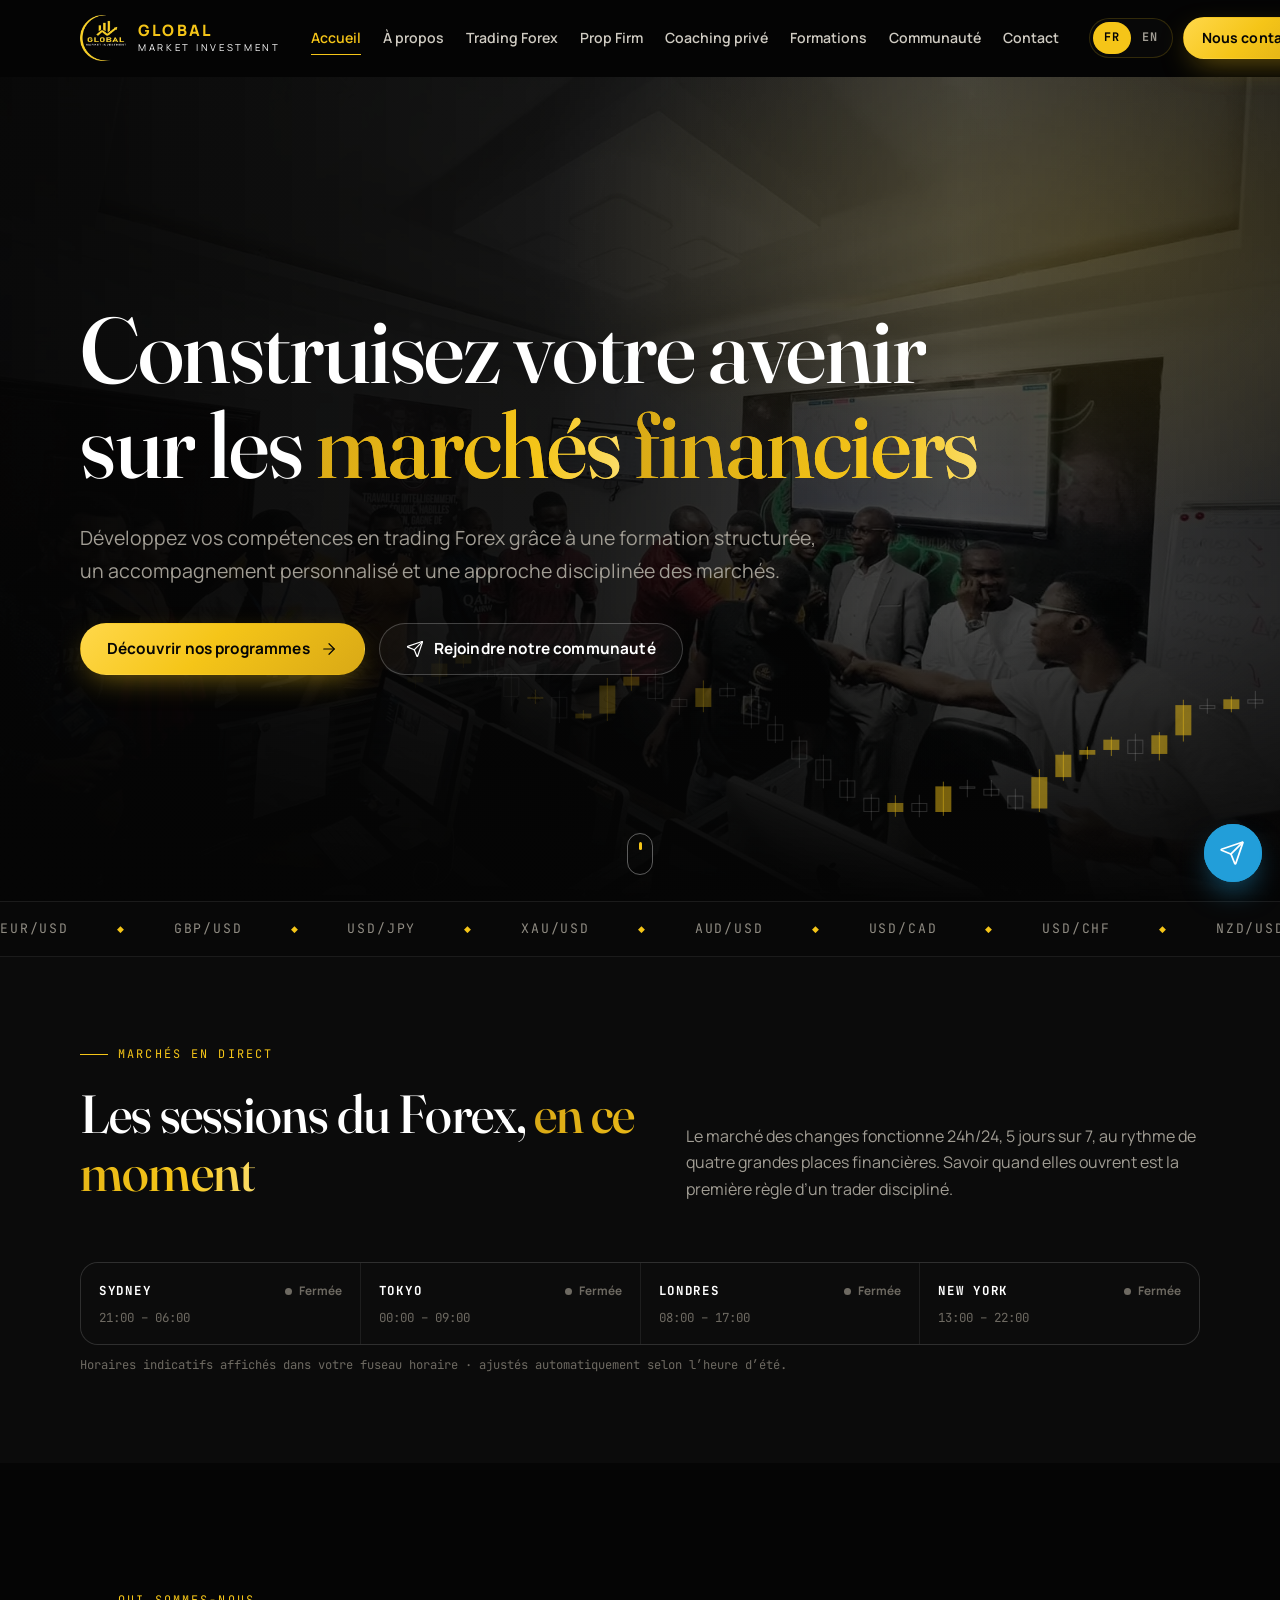
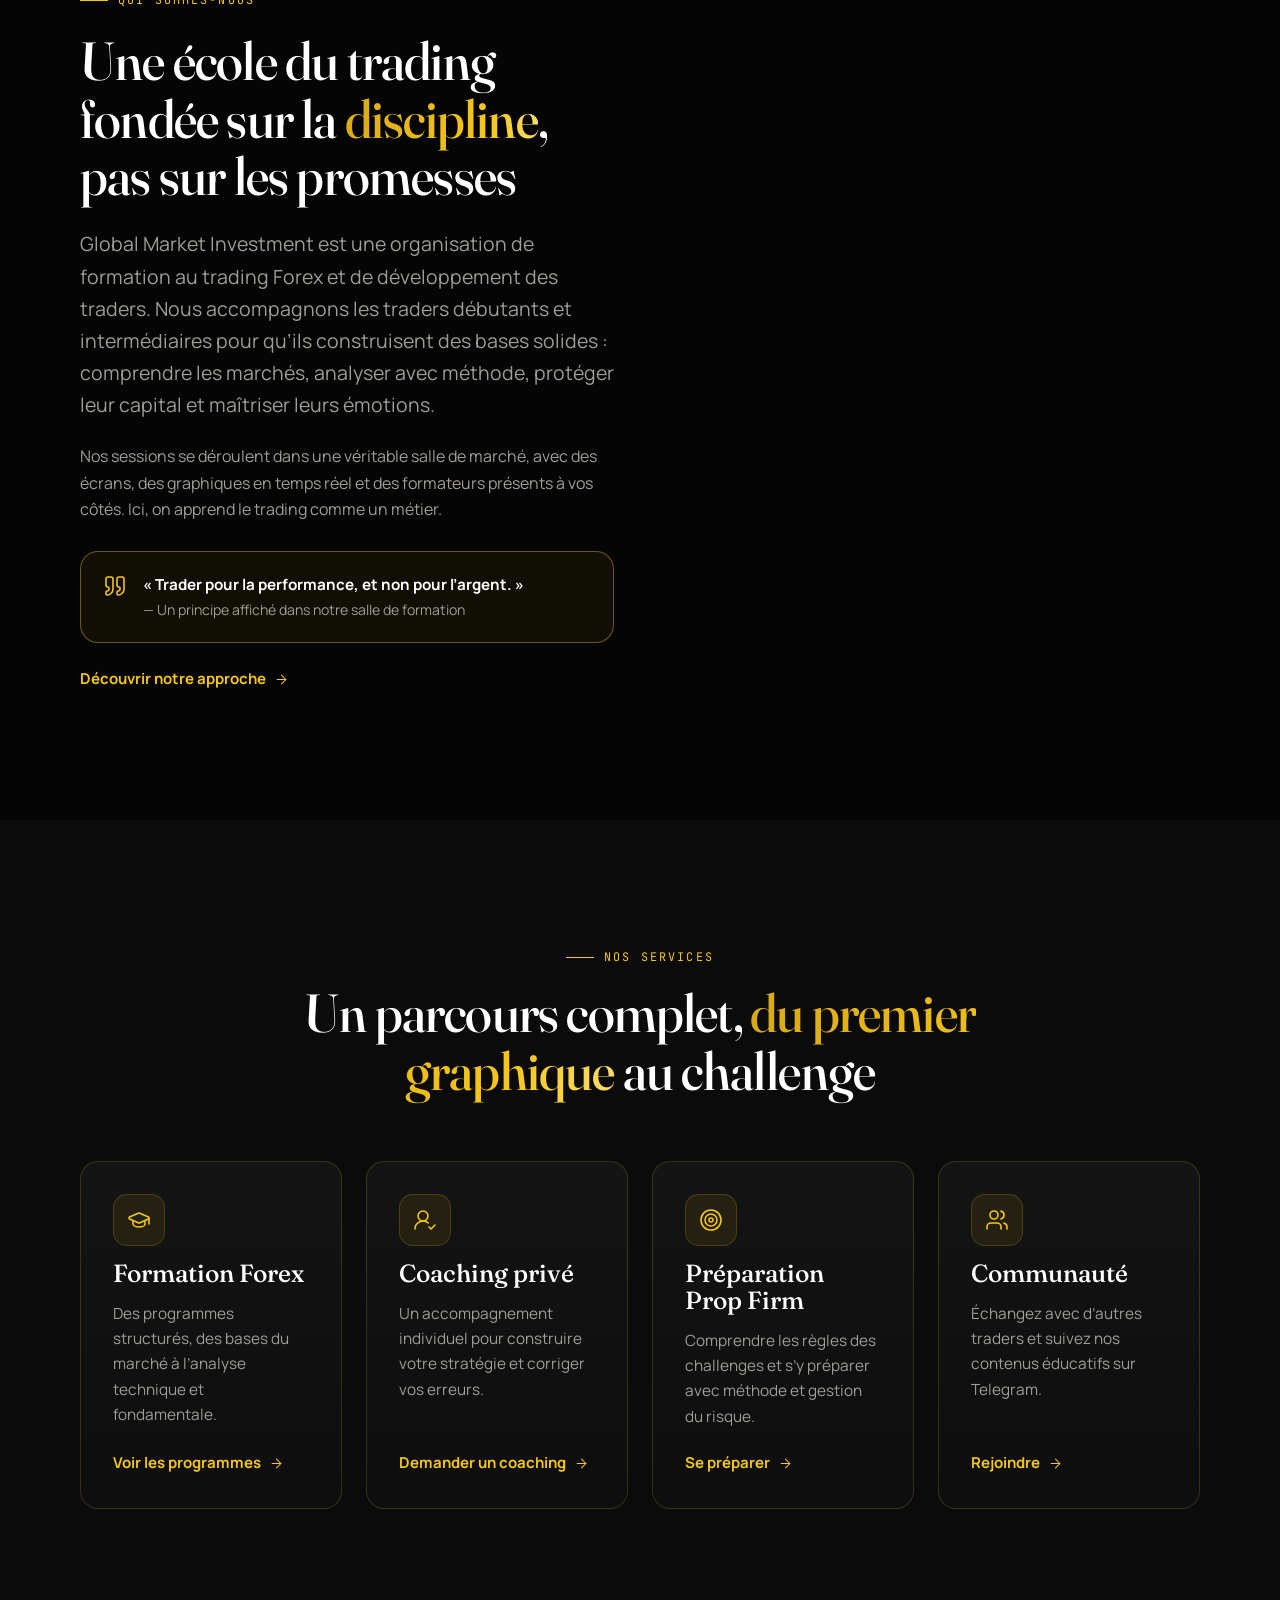
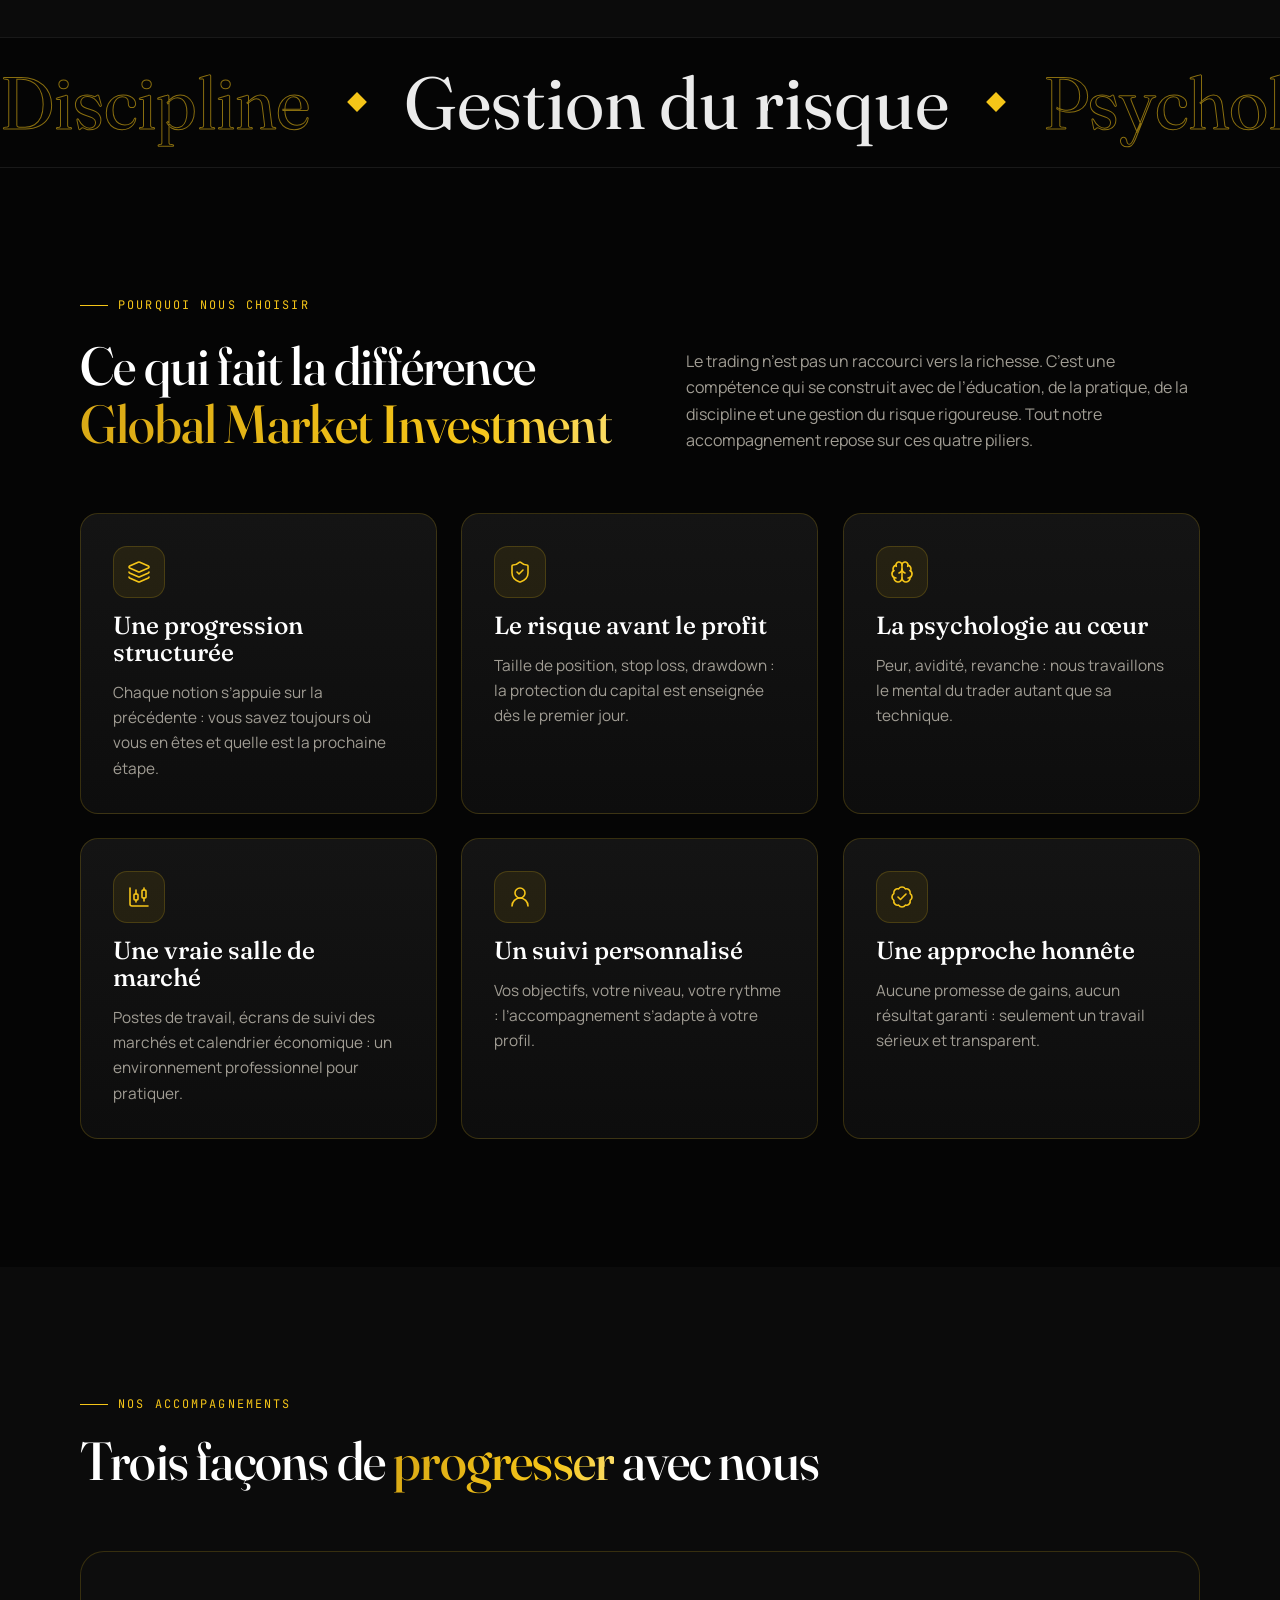
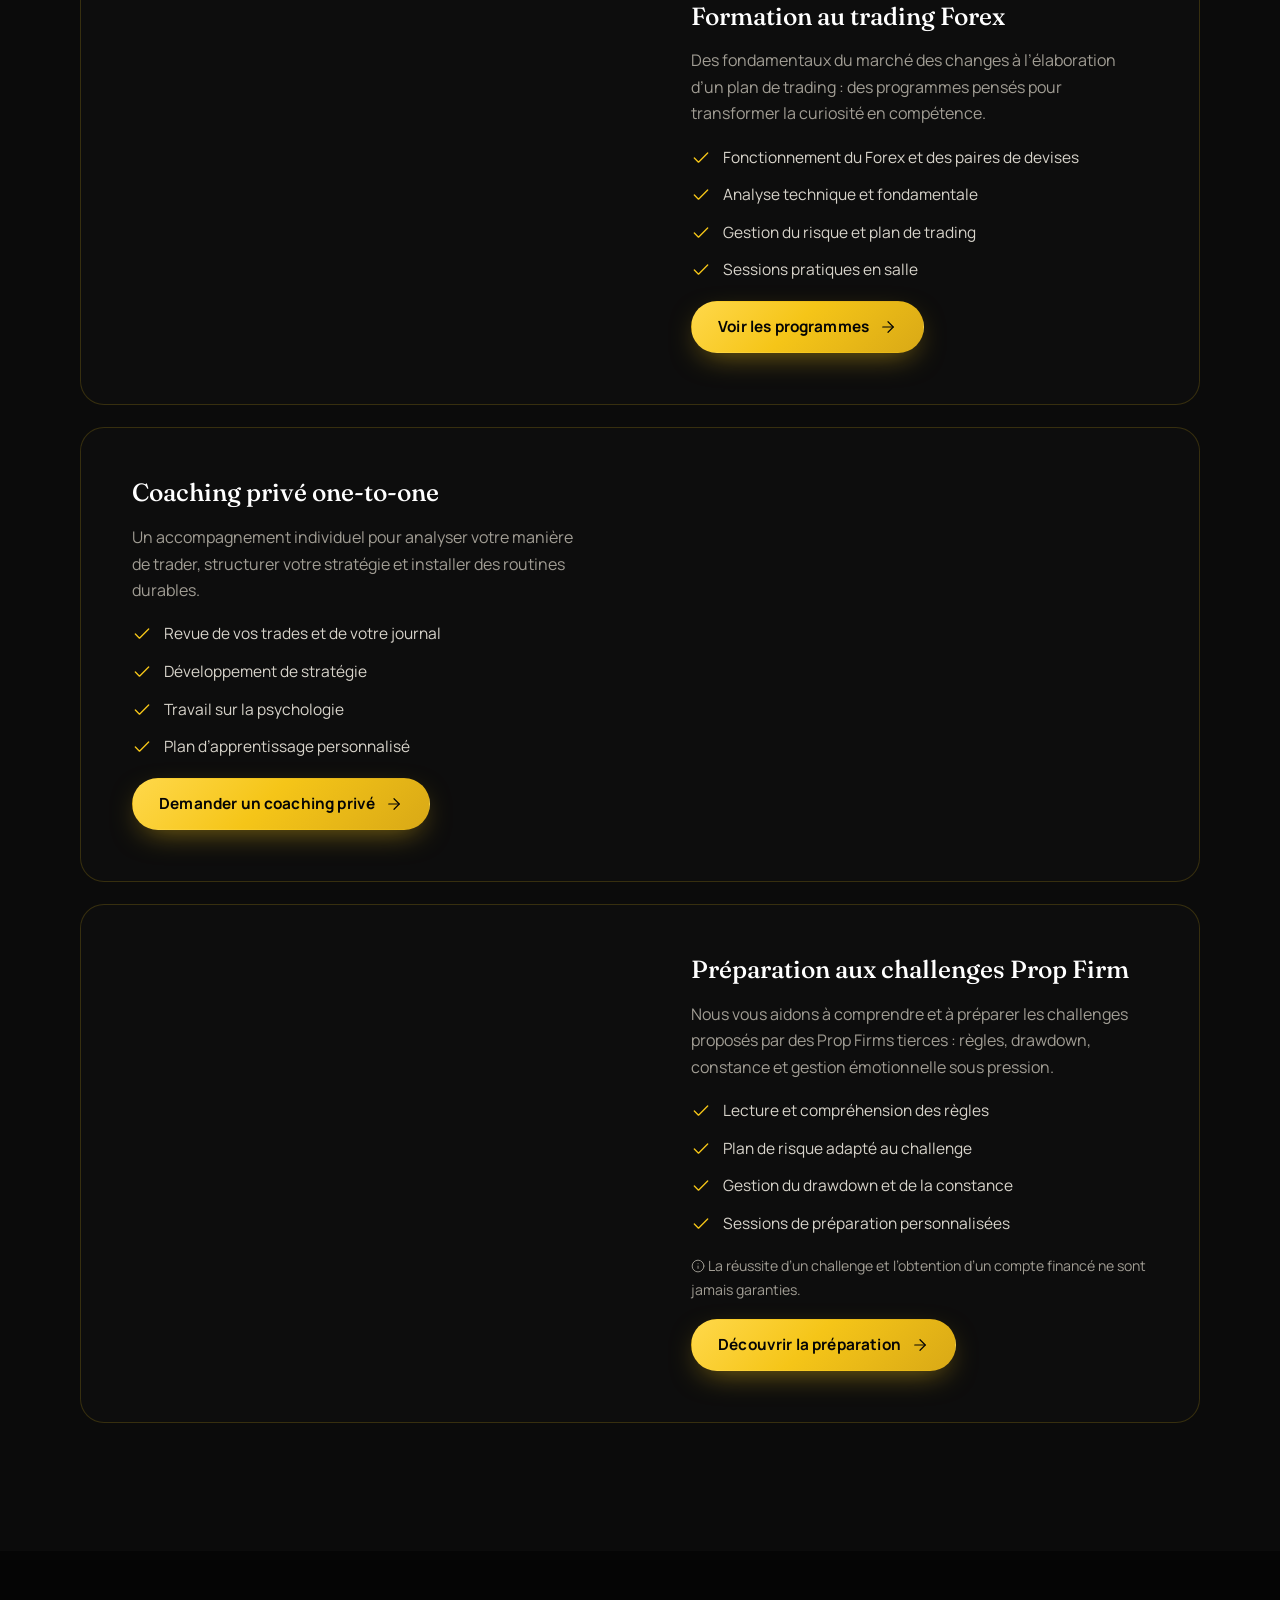
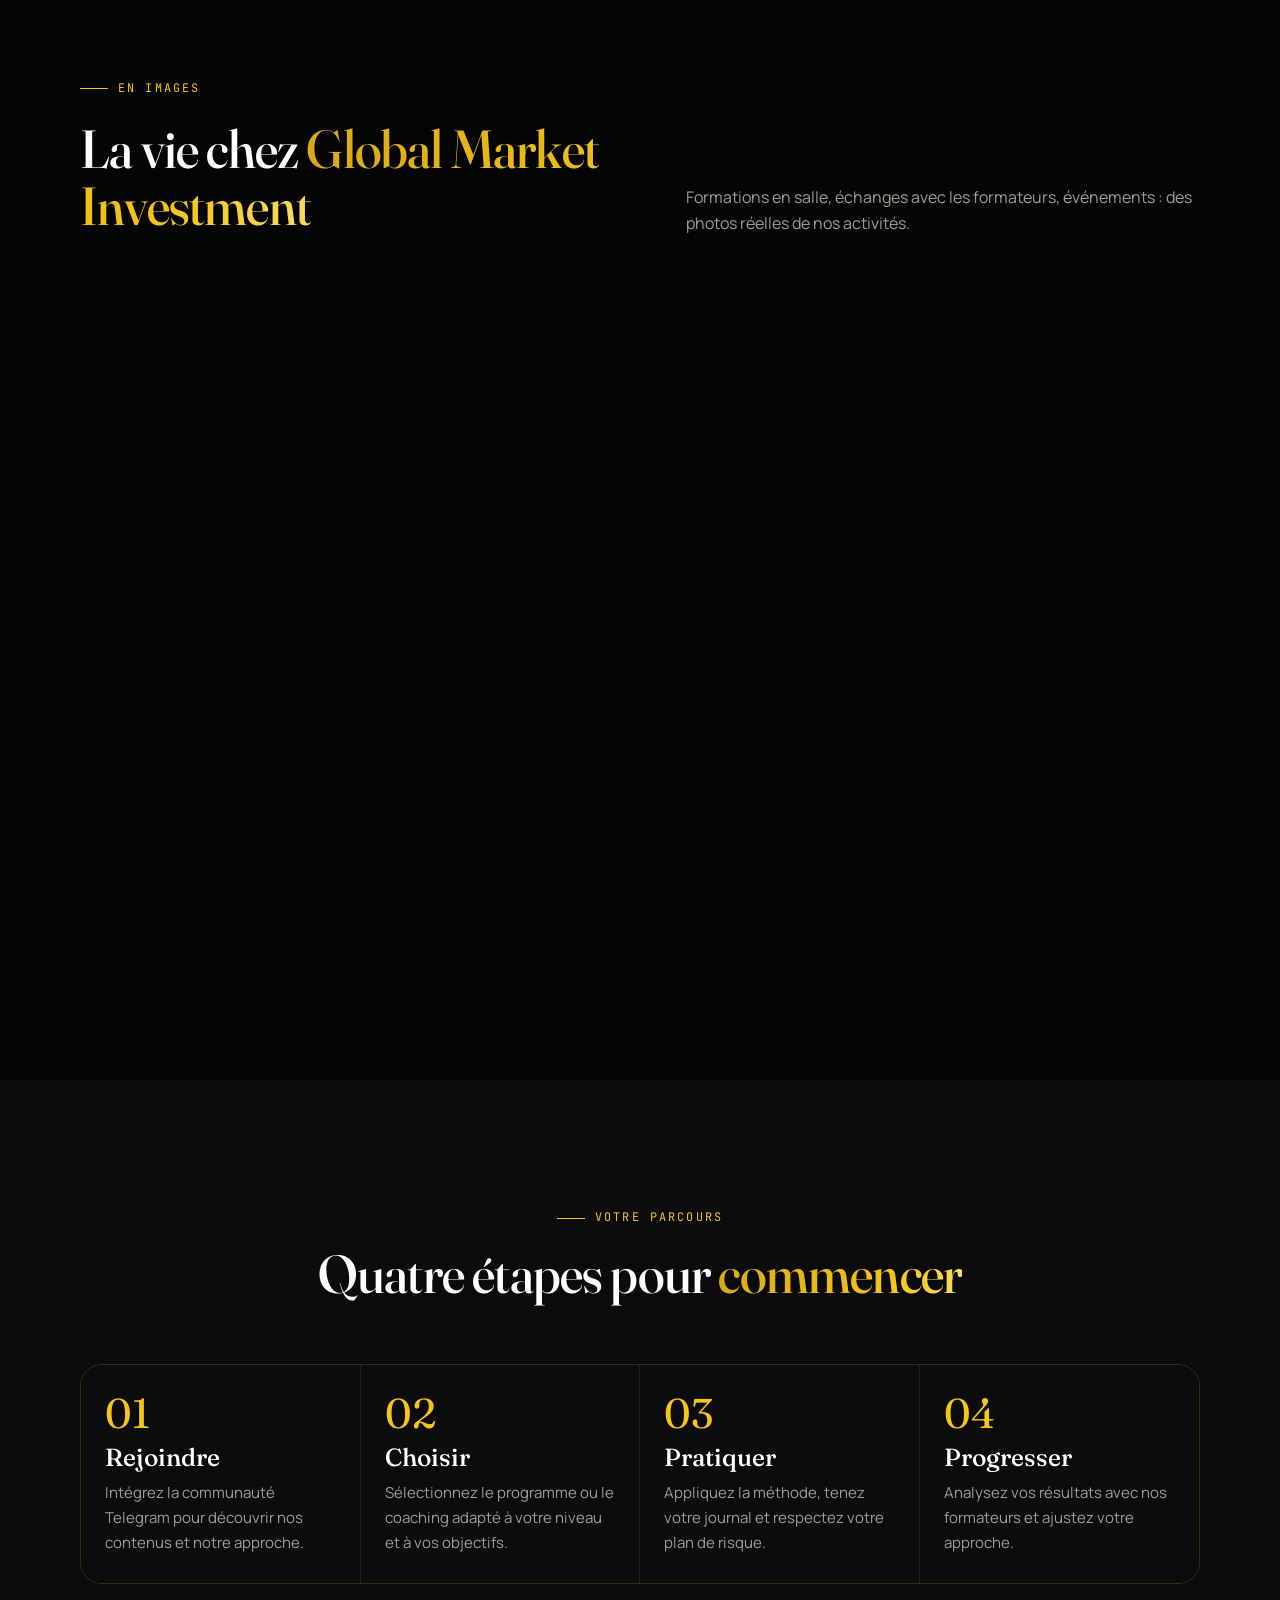
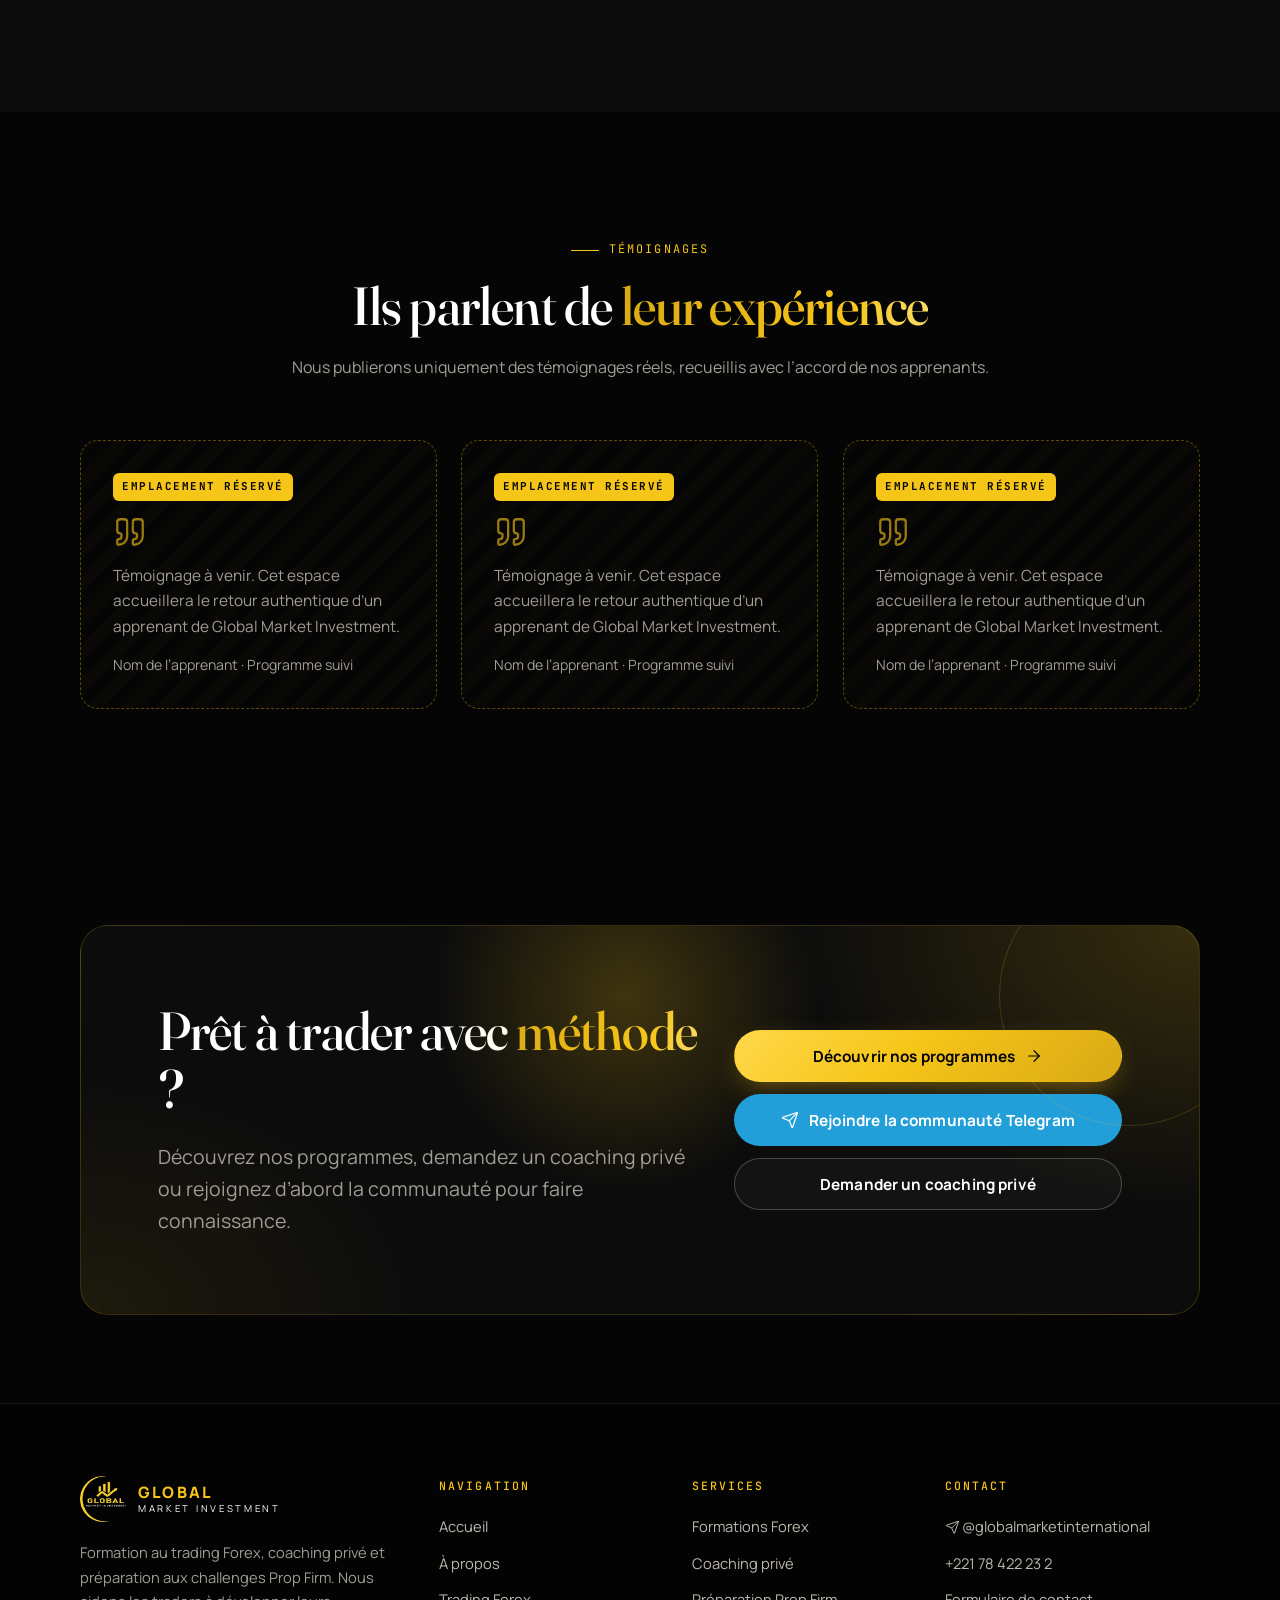
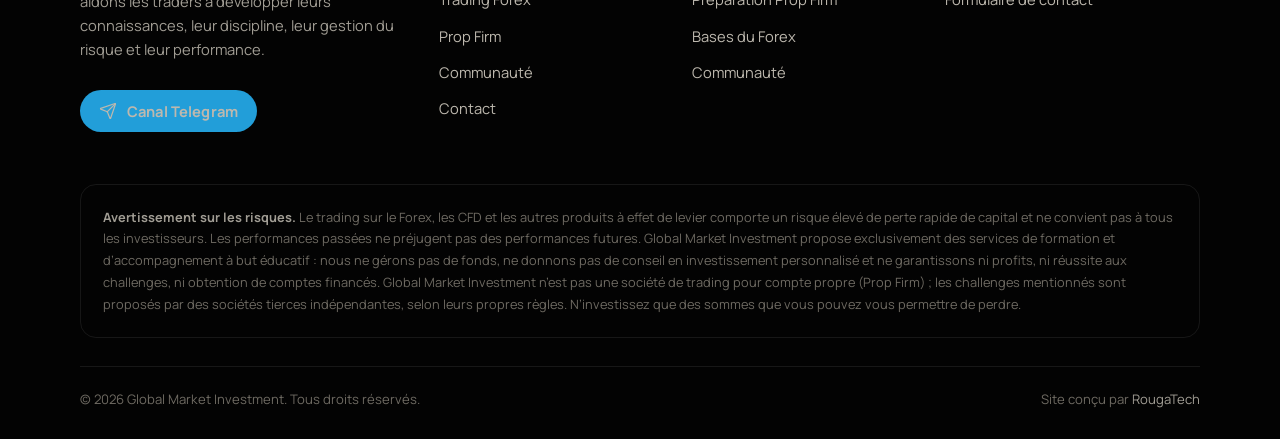
==== commit 9f3c4f17: "Design plus dynamique, hero allégé, sans italique ni points dans les titres - Retrait du bandeau de " ====
--- a/index.html
+++ b/index.html
@@ -146,7 +146,7 @@
   <path d="M12 16v-4" />
   <path d="M12 8h.01" /></symbol></svg>
 <a class="skip" href="#main"><span class="fr">Aller au contenu</span><span class="en">Skip to content</span></a>
-<div class="riskbar" role="note"><svg class="ico" aria-hidden="true"><use href="#i-triangle-alert"/></svg><span class="fr">Le trading comporte un risque élevé de perte en capital. Nos services sont éducatifs : aucun gain n’est garanti.</span><span class="en">Trading involves a high risk of capital loss. Our services are educational: no profit is guaranteed.</span> <a href="#risque"><span class="fr">En savoir plus</span><span class="en">Learn more</span></a></div>
+<div class="progress" aria-hidden="true"><i></i></div>
 <header class="site-header">
   <div class="wrap nav">
     <a class="brand" href="index.html" aria-label="Global Market Investment">
@@ -172,36 +172,26 @@
 
 <section class="hero">
   <div class="hero-bg"><img src="assets/img/salle-de-marche-equipe.webp" srcset="assets/img/salle-de-marche-equipe-sm.webp 900w, assets/img/salle-de-marche-equipe.webp 1800w" sizes="100vw" width="1800" height="1013" alt="Salle de marché de Global Market Investment pendant une session" data-alt-fr="Salle de marché de Global Market Investment pendant une session" data-alt-en="Global Market Investment trading room during a session" fetchpriority="high"></div>
-  <svg class="hero-chart" viewBox="0 0 760 320" aria-hidden="true">
-<defs><linearGradient id="gl" x1="0" x2="1"><stop offset="0" stop-color="#F5C518" stop-opacity="0"/><stop offset=".3" stop-color="#F5C518" stop-opacity=".8"/><stop offset="1" stop-color="#FFE27A"/></linearGradient>
-<linearGradient id="ga" x1="0" y1="0" x2="0" y2="1"><stop offset="0" stop-color="#F5C518" stop-opacity=".18"/><stop offset="1" stop-color="#F5C518" stop-opacity="0"/></linearGradient></defs>
-<path class="area" d="M0 270 L60 250 L110 262 L160 220 L210 232 L260 190 L300 205 L350 160 L400 178 L440 130 L490 150 L540 100 L580 118 L630 70 L680 86 L760 30 L760 320 L0 320Z"/>
-<path class="line" d="M0 270 L60 250 L110 262 L160 220 L210 232 L260 190 L300 205 L350 160 L400 178 L440 130 L490 150 L540 100 L580 118 L630 70 L680 86 L760 30"/>
-</svg>
+  <canvas class="hero-canvas" aria-hidden="true"></canvas>
   <div class="wrap">
     <div class="hero-inner">
-      <span class="kicker rv"><span class="fr">Formation Forex · Coaching · Prop Firm</span><span class="en">Forex Education · Coaching · Prop Firm</span></span>
-      <h1 class="rv d1"><span class="fr">Construisez votre avenir sur les <em class="g">marchés financiers.</em></span><span class="en">Build Your Future in the <em class="g">Financial Markets.</em></span></h1>
-      <p class="fr lead rv d2">Développez vos compétences en trading Forex grâce à une formation structurée, un accompagnement personnalisé et une approche disciplinée des marchés.</p><p class="en lead rv d2">Develop your Forex trading skills through structured education, personalized coaching, and a disciplined approach to financial markets.</p>
-      <div class="hero-cta rv d3">
+      <h1 class="split-words"><span class="fr">Construisez votre avenir sur les <em class="g">marchés financiers</em></span><span class="en">Build Your Future in the <em class="g">Financial Markets</em></span></h1>
+      <p class="fr lead hero-fade">Développez vos compétences en trading Forex grâce à une formation structurée, un accompagnement personnalisé et une approche disciplinée des marchés.</p><p class="en lead hero-fade">Develop your Forex trading skills through structured education, personalized coaching, and a disciplined approach to financial markets.</p>
+      <div class="hero-cta hero-fade">
         <a class="btn btn-gold" href="formations.html"><span class="fr">Découvrir nos programmes</span><span class="en">Discover Our Programs</span><svg class="ico" aria-hidden="true"><use href="#i-arrow-right"/></svg></a>
         <a class="btn btn-ghost" data-tg-channel href="https://t.me/+8cWmCWZB1ItlN2U0" target="_blank" rel="noopener"><svg class="ico" aria-hidden="true"><use href="#i-send"/></svg><span class="fr">Rejoindre notre communauté</span><span class="en">Join Our Community</span></a>
       </div>
-      <div class="hero-meta rv d3">
-        <div><svg class="ico" aria-hidden="true"><use href="#i-graduation-cap"/></svg><span class="fr">Formation structurée</span><span class="en">Structured education</span></div>
-        <div><svg class="ico" aria-hidden="true"><use href="#i-user-round-check"/></svg><span class="fr">Coaching personnalisé</span><span class="en">Personal coaching</span></div>
-        <div><svg class="ico" aria-hidden="true"><use href="#i-shield-check"/></svg><span class="fr">Gestion du risque d’abord</span><span class="en">Risk management first</span></div>
-      </div>
-    </div>
-  </div>
+    </div>
+  </div>
+  <a class="scroll-cue" href="#suite" aria-label="Défiler" data-al-fr="Défiler vers le contenu" data-al-en="Scroll to content"><span></span></a>
 </section>
 
 <div class="ticker" aria-hidden="true"><div class="ticker-track"><span>EUR/USD</span><span>GBP/USD</span><span>USD/JPY</span><span>XAU/USD</span><span>AUD/USD</span><span>USD/CAD</span><span>USD/CHF</span><span>NZD/USD</span><span>EUR/GBP</span><span>GBP/JPY</span><span>EUR/JPY</span><span>CHF/JPY</span></div></div>
 
-<section class="sec-tight sec-ink">
+<section class="sec-tight sec-ink" id="suite">
   <div class="wrap">
     <div class="sec-head split">
-      <div class="stack"><span class="kicker"><span class="fr">Marchés en direct</span><span class="en">Live market hours</span></span><h2><span class="fr">Les sessions du Forex, <em class='g'>en ce moment.</em></span><span class="en">Forex sessions, <em class='g'>right now.</em></span></h2></div>
+      <div class="stack"><span class="kicker"><span class="fr">Marchés en direct</span><span class="en">Live market hours</span></span><h2><span class="fr">Les sessions du Forex, <em class='g'>en ce moment</em></span><span class="en">Forex sessions, <em class='g'>right now</em></span></h2></div>
       <p class="fr muted">Le marché des changes fonctionne 24h/24, 5 jours sur 7, au rythme de quatre grandes places financières. Savoir quand elles ouvrent est la première règle d’un trader discipliné.</p><p class="en muted">The currency market runs 24 hours a day, 5 days a week, following four major financial centres. Knowing when they open is the first rule of a disciplined trader.</p>
     </div>
     <div class="sessions rv" data-sessions></div>
@@ -213,7 +203,7 @@
   <div class="wrap split">
     <div class="stack">
       <span class="kicker rv"><span class="fr">Qui sommes-nous</span><span class="en">Who we are</span></span>
-      <h2 class="rv d1"><span class="fr">Une école du trading fondée sur la <em class='g'>discipline</em>, pas sur les promesses.</span><span class="en">A trading school built on <em class='g'>discipline</em>, not promises.</span></h2>
+      <h2 class="rv d1"><span class="fr">Une école du trading fondée sur la <em class='g'>discipline</em>, pas sur les promesses</span><span class="en">A trading school built on <em class='g'>discipline</em>, not promises</span></h2>
       <p class="fr lead rv d2">Global Market Investment est une organisation de formation au trading Forex et de développement des traders. Nous accompagnons les traders débutants et intermédiaires pour qu’ils construisent des bases solides : comprendre les marchés, analyser avec méthode, protéger leur capital et maîtriser leurs émotions.</p><p class="en lead rv d2">Global Market Investment is a Forex trading education and trader development organisation. We support beginner and intermediate traders as they build solid foundations: understanding markets, analysing methodically, protecting their capital and mastering their emotions.</p>
       <p class="fr muted rv d2">Nos sessions se déroulent dans une véritable salle de marché, avec des écrans, des graphiques en temps réel et des formateurs présents à vos côtés. Ici, on apprend le trading comme un métier.</p><p class="en muted rv d2">Our sessions take place in a real trading room, with screens, live charts and trainers by your side. Here, trading is learned as a profession.</p>
       <blockquote class="notice rv d3" style="margin:6px 0 0"><svg class="ico" aria-hidden="true"><use href="#i-quote"/></svg><p><strong><span class="fr">« Trader pour la performance, et non pour l’argent. »</span><span class="en">“Trade for performance, not for money.”</span></strong><br><span class="muted small"><span class="fr">— Un principe affiché dans notre salle de formation</span><span class="en">— A principle displayed on our training room wall</span></span></p></blockquote>
@@ -226,7 +216,7 @@
 
 <section class="sec sec-ink">
   <div class="wrap">
-    <div class="sec-head center"><span class="kicker"><span class="fr">Nos services</span><span class="en">Our services</span></span><h2><span class="fr">Un parcours complet, <em class='g'>du premier graphique</em> au challenge.</span><span class="en">A complete path, <em class='g'>from your first chart</em> to the challenge.</span></h2></div>
+    <div class="sec-head center"><span class="kicker"><span class="fr">Nos services</span><span class="en">Our services</span></span><h2><span class="fr">Un parcours complet, <em class='g'>du premier graphique</em> au challenge</span><span class="en">A complete path, <em class='g'>from your first chart</em> to the challenge</span></h2></div>
     <div class="grid g4">
       <article class="card rv  "><div class="ibox"><svg class="ico" aria-hidden="true"><use href="#i-graduation-cap"/></svg></div><h3><span class="fr">Formation Forex</span><span class="en">Forex education</span></h3><p class="fr">Des programmes structurés, des bases du marché à l’analyse technique et fondamentale.</p><p class="en">Structured programs, from market basics to technical and fundamental analysis.</p><a class="link-arrow" href="formations.html"><span class="fr">Voir les programmes</span><span class="en">See programs</span><svg class="ico" aria-hidden="true"><use href="#i-arrow-right"/></svg></a></article>
       <article class="card rv d1 "><div class="ibox"><svg class="ico" aria-hidden="true"><use href="#i-user-round-check"/></svg></div><h3><span class="fr">Coaching privé</span><span class="en">Private coaching</span></h3><p class="fr">Un accompagnement individuel pour construire votre stratégie et corriger vos erreurs.</p><p class="en">One-to-one support to build your strategy and correct your mistakes.</p><a class="link-arrow" href="coaching-prive.html"><span class="fr">Demander un coaching</span><span class="en">Request coaching</span><svg class="ico" aria-hidden="true"><use href="#i-arrow-right"/></svg></a></article>
@@ -236,10 +226,12 @@
   </div>
 </section>
 
+
+<div class="mega-marquee" aria-hidden="true"><div class="mm-track"><span><span class="fr">Discipline</span><span class="en">Discipline</span></span><span><span class="fr">Gestion du risque</span><span class="en">Risk management</span></span><span><span class="fr">Psychologie</span><span class="en">Psychology</span></span><span><span class="fr">Analyse technique</span><span class="en">Technical analysis</span></span><span><span class="fr">Constance</span><span class="en">Consistency</span></span><span><span class="fr">Performance</span><span class="en">Performance</span></span></div></div>
 <section class="sec">
   <div class="wrap">
     <div class="sec-head split">
-      <div class="stack"><span class="kicker"><span class="fr">Pourquoi nous choisir</span><span class="en">Why choose us</span></span><h2><span class="fr">Ce qui fait la différence <em class='g'>Global Market Investment.</em></span><span class="en">What makes <em class='g'>Global Market Investment</em> different.</span></h2></div>
+      <div class="stack"><span class="kicker"><span class="fr">Pourquoi nous choisir</span><span class="en">Why choose us</span></span><h2><span class="fr">Ce qui fait la différence <em class='g'>Global Market Investment</em></span><span class="en">What makes <em class='g'>Global Market Investment</em> different</span></h2></div>
       <p class="fr muted">Le trading n’est pas un raccourci vers la richesse. C’est une compétence qui se construit avec de l’éducation, de la pratique, de la discipline et une gestion du risque rigoureuse. Tout notre accompagnement repose sur ces quatre piliers.</p><p class="en muted">Trading is not a shortcut to wealth. It is a skill built through education, practice, discipline and rigorous risk management. All of our support rests on these four pillars.</p>
     </div>
     <div class="grid g3">
@@ -255,7 +247,7 @@
 
 <section class="sec sec-ink">
   <div class="wrap">
-    <div class="sec-head"><span class="kicker"><span class="fr">Nos accompagnements</span><span class="en">Our programs</span></span><h2><span class="fr">Trois façons de <em class='g'>progresser</em> avec nous.</span><span class="en">Three ways to <em class='g'>progress</em> with us.</span></h2></div>
+    <div class="sec-head"><span class="kicker"><span class="fr">Nos accompagnements</span><span class="en">Our programs</span></span><h2><span class="fr">Trois façons de <em class='g'>progresser</em> avec nous</span><span class="en">Three ways to <em class='g'>progress</em> with us</span></h2></div>
 
     <article class="svc rv">
       <div class="svc-media"><img src="assets/img/formation-ecrans.webp" srcset="assets/img/formation-ecrans-sm.webp 900w, assets/img/formation-ecrans.webp 1800w" sizes="(max-width:900px) 100vw, 50vw" width="1800" height="1013" alt="Formateur expliquant les marchés devant les écrans" data-alt-fr="Formateur expliquant les marchés devant les écrans" data-alt-en="Trainer explaining markets in front of screens" loading="lazy" decoding="async"><span class="svc-tag">01 · <span class="fr">Formation</span><span class="en">Education</span></span></div>
@@ -293,7 +285,7 @@
 <section class="sec">
   <div class="wrap">
     <div class="sec-head split">
-      <div class="stack"><span class="kicker"><span class="fr">En images</span><span class="en">In pictures</span></span><h2><span class="fr">La vie chez <em class='g'>Global Market Investment.</em></span><span class="en">Life at <em class='g'>Global Market Investment.</em></span></h2></div>
+      <div class="stack"><span class="kicker"><span class="fr">En images</span><span class="en">In pictures</span></span><h2><span class="fr">La vie chez <em class='g'>Global Market Investment</em></span><span class="en">Life at <em class='g'>Global Market Investment</em></span></h2></div>
       <p class="fr muted">Formations en salle, échanges avec les formateurs, événements : des photos réelles de nos activités.</p><p class="en muted">In-person training, discussions with trainers, events: real photos of our activities.</p>
     </div>
     <div class="gallery">
@@ -308,7 +300,7 @@
 
 <section class="sec sec-ink">
   <div class="wrap">
-    <div class="sec-head center"><span class="kicker"><span class="fr">Votre parcours</span><span class="en">Your journey</span></span><h2><span class="fr">Quatre étapes pour <em class='g'>commencer.</em></span><span class="en">Four steps to <em class='g'>get started.</em></span></h2></div>
+    <div class="sec-head center"><span class="kicker"><span class="fr">Votre parcours</span><span class="en">Your journey</span></span><h2><span class="fr">Quatre étapes pour <em class='g'>commencer</em></span><span class="en">Four steps to <em class='g'>get started</em></span></h2></div>
     <div class="steps rv">
       <div class="step"><span class="n">01</span><h3><span class="fr">Rejoindre</span><span class="en">Join</span></h3><p class="fr">Intégrez la communauté Telegram pour découvrir nos contenus et notre approche.</p><p class="en">Join the Telegram community to discover our content and approach.</p></div>
       <div class="step"><span class="n">02</span><h3><span class="fr">Choisir</span><span class="en">Choose</span></h3><p class="fr">Sélectionnez le programme ou le coaching adapté à votre niveau et à vos objectifs.</p><p class="en">Select the program or coaching that fits your level and goals.</p></div>
@@ -320,7 +312,7 @@
 
 <section class="sec">
   <div class="wrap">
-    <div class="sec-head center"><span class="kicker"><span class="fr">Témoignages</span><span class="en">Testimonials</span></span><h2><span class="fr">Ils parlent de <em class='g'>leur expérience.</em></span><span class="en">In their <em class='g'>own words.</em></span></h2>
+    <div class="sec-head center"><span class="kicker"><span class="fr">Témoignages</span><span class="en">Testimonials</span></span><h2><span class="fr">Ils parlent de <em class='g'>leur expérience</em></span><span class="en">In their <em class='g'>own words</em></span></h2>
       <p class="fr muted">Nous publierons uniquement des témoignages réels, recueillis avec l’accord de nos apprenants.</p><p class="en muted">We will only publish real testimonials, collected with our learners’ consent.</p></div>
     <div class="grid g3">
       <article class="card ph rv "><span class="ph-tag"><span class="fr">Emplacement réservé</span><span class="en">Placeholder</span></span><svg class="quote-ico" aria-hidden="true"><use href="#i-quote"/></svg><p class="fr">Témoignage à venir. Cet espace accueillera le retour authentique d’un apprenant de Global Market Investment.</p><p class="en">Testimonial coming soon. This space will feature an authentic review from a Global Market Investment learner.</p><span class="small muted"><span class="fr">Nom de l’apprenant · Programme suivi</span><span class="en">Learner name · Program followed</span></span></article><article class="card ph rv d1"><span class="ph-tag"><span class="fr">Emplacement réservé</span><span class="en">Placeholder</span></span><svg class="quote-ico" aria-hidden="true"><use href="#i-quote"/></svg><p class="fr">Témoignage à venir. Cet espace accueillera le retour authentique d’un apprenant de Global Market Investment.</p><p class="en">Testimonial coming soon. This space will feature an authentic review from a Global Market Investment learner.</p><span class="small muted"><span class="fr">Nom de l’apprenant · Programme suivi</span><span class="en">Learner name · Program followed</span></span></article><article class="card ph rv d2"><span class="ph-tag"><span class="fr">Emplacement réservé</span><span class="en">Placeholder</span></span><svg class="quote-ico" aria-hidden="true"><use href="#i-quote"/></svg><p class="fr">Témoignage à venir. Cet espace accueillera le retour authentique d’un apprenant de Global Market Investment.</p><p class="en">Testimonial coming soon. This space will feature an authentic review from a Global Market Investment learner.</p><span class="small muted"><span class="fr">Nom de l’apprenant · Programme suivi</span><span class="en">Learner name · Program followed</span></span></article>
--- a/assets/css/style.css
+++ b/assets/css/style.css
@@ -4,7 +4,6 @@
    ========================================================== */
 /* Polices auto-hébergées (licence SIL OFL) */
 @font-face{font-family:"Fraunces";src:url(../fonts/fraunces.woff2) format("woff2");font-weight:100 900;font-style:normal;font-display:swap}
-@font-face{font-family:"Fraunces";src:url(../fonts/fraunces-italic.woff2) format("woff2");font-weight:100 900;font-style:italic;font-display:swap}
 @font-face{font-family:"Manrope";src:url(../fonts/manrope-400.woff2) format("woff2");font-weight:400;font-style:normal;font-display:swap}
 @font-face{font-family:"Manrope";src:url(../fonts/manrope-600.woff2) format("woff2");font-weight:600;font-style:normal;font-display:swap}
 @font-face{font-family:"Manrope";src:url(../fonts/manrope-700.woff2) format("woff2");font-weight:700;font-style:normal;font-display:swap}
@@ -39,8 +38,9 @@
 }
 *,*::before,*::after{box-sizing:border-box}
 html{scroll-behavior:smooth;-webkit-text-size-adjust:100%}
+main{overflow-x:clip}
 body{margin:0;background:var(--black);color:var(--text);font-family:var(--f-body);font-size:16px;line-height:1.65;overflow-x:hidden;-webkit-font-smoothing:antialiased}
-img{max-width:100%;display:block}
+img{max-width:100%;height:auto;display:block}
 [hidden]{display:none!important}
 a{color:inherit;text-decoration:none}
 button,input,select,textarea{font:inherit;color:inherit}
@@ -64,7 +64,8 @@
 h3{font-size:clamp(1.25rem,2.2vw,1.55rem);letter-spacing:0;font-variation-settings:"opsz" 28}
 h4{font-size:1.1rem;font-variation-settings:"opsz" 20;letter-spacing:0}
 p{margin:0}
-em.g,.g{font-style:italic;color:var(--gold)}
+em.g,.g{font-style:normal;color:var(--gold)}
+em{font-style:normal}
 .lead{font-size:clamp(1.05rem,1.6vw,1.22rem);color:var(--muted);max-width:62ch}
 .kicker{display:inline-flex;align-items:center;gap:10px;font-family:var(--f-mono);font-size:.74rem;letter-spacing:.18em;text-transform:uppercase;color:var(--gold)}
 .kicker::before{content:"";width:28px;height:1px;background:var(--gold)}
@@ -86,11 +87,6 @@
 .link-arrow{display:inline-flex;align-items:center;gap:8px;color:var(--gold);font-weight:700;font-size:.94rem}
 .link-arrow .ico{transition:transform .3s var(--ease)}
 .link-arrow:hover .ico{transform:translateX(4px)}
-
-/* ---------- Bandeau risque ---------- */
-.riskbar{background:#0a0a0a;border-bottom:1px solid var(--line-soft);font-size:.78rem;color:var(--muted);text-align:center;padding:7px var(--gutter)}
-.riskbar .ico{color:var(--gold);margin-right:6px}
-.riskbar a{color:var(--gold);text-decoration:underline;text-underline-offset:3px}
 
 /* ---------- Header ---------- */
 .site-header{position:sticky;top:0;z-index:100;background:rgba(5,5,5,.78);backdrop-filter:saturate(140%) blur(14px);-webkit-backdrop-filter:saturate(140%) blur(14px);border-bottom:1px solid transparent;transition:border-color .3s,background .3s}
@@ -140,7 +136,7 @@
 .hr-gold{height:1px;background:linear-gradient(90deg,transparent,var(--line),transparent);border:0;margin:0}
 
 /* ---------- Hero ---------- */
-.hero{min-height:calc(100svh - 110px);display:flex;align-items:center;overflow:hidden;isolation:isolate;padding:clamp(60px,9vw,110px) 0}
+.hero{min-height:calc(100svh - 76px);display:flex;align-items:center;overflow:hidden;isolation:isolate;padding:clamp(60px,9vw,110px) 0}
 .hero-bg{position:absolute;inset:0;z-index:-2}
 .hero-bg img{width:100%;height:100%;object-fit:cover;object-position:60% 40%;filter:grayscale(.35) contrast(1.05) brightness(.62)}
 .hero::before{content:"";position:absolute;inset:0;z-index:-1;background:
@@ -261,7 +257,7 @@
 .cta-band::after{content:"";position:absolute;right:-60px;top:-60px;width:260px;height:260px;border:1px solid var(--line);border-radius:50%;pointer-events:none}
 .cta-band > *{min-width:0}
 @media (max-width:860px){.cta-band{grid-template-columns:1fr}}
-@media (max-width:640px){.btn{white-space:normal;text-align:center;line-height:1.25;padding-top:12px;padding-bottom:12px}.riskbar{font-size:.72rem;line-height:1.45}}
+@media (max-width:640px){.btn{white-space:normal;text-align:center;line-height:1.25;padding-top:12px;padding-bottom:12px}}
 
 /* Page hero (pages internes) */
 .page-hero{position:relative;padding:clamp(72px,10vw,130px) 0 clamp(56px,7vw,90px);overflow:hidden;isolation:isolate;border-bottom:1px solid var(--line-soft)}
@@ -284,7 +280,7 @@
 .prog-meta div{background:#0c0c0c;padding:12px 14px}
 .prog-meta small{display:block;font-family:var(--f-mono);font-size:.66rem;letter-spacing:.14em;text-transform:uppercase;color:var(--dim)}
 .prog-meta b{font-size:.95rem;color:var(--white)}
-.prog-meta b.tbc{color:var(--gold);font-weight:600;font-style:italic}
+.prog-meta b.tbc{color:var(--gold);font-weight:600}
 .prog h4{font-family:var(--f-mono);font-size:.7rem;letter-spacing:.16em;text-transform:uppercase;color:var(--gold);font-weight:500}
 .prog .checks li{font-size:.92rem}
 .level{align-self:flex-start;font-family:var(--f-mono);font-size:.68rem;letter-spacing:.14em;text-transform:uppercase;border:1px solid var(--line);color:var(--gold);padding:5px 10px;border-radius:999px}
@@ -321,7 +317,7 @@
 .c-item small{display:block;font-family:var(--f-mono);font-size:.7rem;letter-spacing:.14em;text-transform:uppercase;color:var(--dim);margin-bottom:4px}
 .c-item a,.c-item b{font-size:1.06rem;color:var(--white);font-weight:600;word-break:break-word}
 .c-item a:hover{color:var(--gold)}
-.tbc-note{display:inline-block;margin-top:6px;font-size:.78rem;color:var(--gold);font-style:italic}
+.tbc-note{display:inline-block;margin-top:6px;font-size:.78rem;color:var(--gold)}
 
 /* Calculateur */
 .calc{display:grid;grid-template-columns:1fr 1fr;gap:28px;align-items:stretch}
@@ -359,7 +355,7 @@
 
 /* Équipe */
 .team-photo{border-radius:24px;overflow:hidden;border:1px solid var(--line);position:relative}
-.team-photo img{width:100%;aspect-ratio:1080/729;object-fit:cover}
+.team-photo img{width:100%;height:auto;aspect-ratio:1080/729;object-fit:cover}
 
 /* Footer */
 .site-footer{background:#030303;border-top:1px solid var(--line-soft);padding:72px 0 28px;margin-top:0}
@@ -399,3 +395,108 @@
 .stat-line{display:flex;flex-wrap:wrap;gap:10px}
 .chip{display:inline-flex;align-items:center;gap:8px;border:1px solid var(--line-soft);border-radius:999px;padding:8px 14px;font-size:.84rem;color:#d6d2c9;background:#0c0c0c}
 .chip .ico{color:var(--gold)}
+
+/* =========================================================
+   DYNAMISME — animations (désactivées si mouvement réduit)
+   ========================================================= */
+/* Barre de progression de lecture */
+.progress{position:fixed;top:0;left:0;right:0;height:3px;z-index:120;pointer-events:none}
+.progress i{display:block;height:100%;width:100%;transform-origin:0 50%;transform:scaleX(var(--p,0));background:linear-gradient(90deg,var(--gold-3),var(--gold),#FFE27A);box-shadow:0 0 12px rgba(245,197,24,.6)}
+
+/* Header qui se resserre au défilement */
+.nav{transition:height .35s var(--ease)}
+.site-header.scrolled .nav{height:64px}
+.brand img{transition:transform .5s var(--ease)}
+.brand:hover img{transform:rotate(-8deg) scale(1.06)}
+.menu a{position:relative}
+.menu a::after{content:"";position:absolute;left:10px;right:10px;bottom:4px;height:1px;background:var(--gold);transform:scaleX(0);transform-origin:right;transition:transform .35s var(--ease)}
+.menu a:hover::after,.menu a[aria-current="page"]::after{transform:scaleX(1);transform-origin:left}
+
+/* Hero épuré */
+.hero-inner{max-width:900px;gap:30px}
+.hero h1{font-size:clamp(2.7rem,7.6vw,5.8rem);line-height:1.02}
+.hero-bg img{animation:kenburns 26s ease-in-out infinite alternate;transform-origin:65% 45%}
+@keyframes kenburns{from{transform:scale(1.12) translate3d(1.5%,0,0)}to{transform:scale(1) translate3d(-1%,-1%,0)}}
+.hero-canvas{position:absolute;inset:0;width:100%;height:100%;z-index:-1;pointer-events:none;opacity:.9;mask-image:linear-gradient(90deg,transparent 30%,#000 75%);-webkit-mask-image:linear-gradient(90deg,transparent 30%,#000 75%)}
+.split-words .w{display:inline-block;overflow:hidden;vertical-align:top;padding-bottom:.06em;margin-bottom:-.06em}
+.split-words .w > i{display:inline-block;font-style:normal;transform:translateY(105%);opacity:0;transition:transform 1s var(--ease),opacity 1s var(--ease)}
+.split-words.go .w > i{transform:none;opacity:1}
+.hero-fade{opacity:0;transform:translateY(18px);transition:opacity 1s var(--ease),transform 1s var(--ease)}
+.hero.go .hero-fade{opacity:1;transform:none}
+.hero.go .lead.hero-fade{transition-delay:.55s}.hero.go .hero-cta.hero-fade{transition-delay:.75s}
+.no-js .split-words .w > i,.no-js .hero-fade{opacity:1;transform:none}
+.scroll-cue{position:absolute;left:50%;bottom:26px;transform:translateX(-50%);width:26px;height:42px;border:1.5px solid rgba(255,255,255,.35);border-radius:14px;display:flex;justify-content:center}
+.scroll-cue span{width:3px;height:8px;border-radius:2px;background:var(--gold);margin-top:8px;animation:cue 1.8s var(--ease) infinite}
+@keyframes cue{0%{opacity:0;transform:translateY(-4px)}40%{opacity:1}100%{opacity:0;transform:translateY(14px)}}
+@media (max-width:640px){.scroll-cue{display:none}}
+
+/* Texte doré animé (reflet) */
+h1 .g,h2 .g{background:linear-gradient(100deg,var(--gold-2) 0%,var(--gold) 30%,#FFF1B0 50%,var(--gold) 70%,var(--gold-2) 100%);background-size:250% 100%;-webkit-background-clip:text;background-clip:text;color:transparent;animation:shine 6s linear infinite}
+@keyframes shine{from{background-position:100% 0}to{background-position:-150% 0}}
+
+/* Boutons : reflet + relief */
+.btn{position:relative;overflow:hidden;isolation:isolate}
+.btn-gold::after,.btn-tg::after{content:"";position:absolute;inset:0;z-index:-1;background:linear-gradient(110deg,transparent 30%,rgba(255,255,255,.55) 50%,transparent 70%);transform:translateX(-120%);transition:transform .8s var(--ease)}
+.btn-gold:hover::after,.btn-tg:hover::after{transform:translateX(120%)}
+.btn-gold{animation:glow 3.2s ease-in-out infinite}
+@keyframes glow{50%{box-shadow:0 10px 40px -6px rgba(245,197,24,.75)}}
+.btn:active{transform:scale(.97)}
+
+/* Révélations variées */
+.rv.rv-left{transform:translateX(-40px)}.rv.rv-right{transform:translateX(40px)}
+.rv.rv-zoom{transform:scale(.94)}
+.rv.in{transform:none}
+.frame.rv,.svc-media.rv,.team-photo.rv,.gallery figure.rv{clip-path:inset(0 0 100% 0 round 24px);opacity:1;transform:none;transition:clip-path 1.3s var(--ease)}
+.frame.rv.in,.svc-media.rv.in,.team-photo.rv.in,.gallery figure.rv.in{clip-path:inset(0 0 0 0 round 24px)}
+.frame img,.svc-media img,.team-photo img{transition:transform 1.6s var(--ease)}
+.frame.rv img,.team-photo.rv img{transform:scale(1.15)}
+.frame.rv.in img,.team-photo.rv.in img{transform:scale(1)}
+.frame:hover img,.svc:hover .svc-media img{transform:scale(1.05)}
+[data-parallax]{will-change:transform}
+
+/* Cartes : inclinaison 3D + bordure animée */
+.card{transform-style:preserve-3d;will-change:transform}
+.card.tilt{transition:transform .15s linear,border-color .35s,box-shadow .45s}
+.card .ibox{transition:transform .5s var(--ease),background .4s,color .4s}
+.card:hover .ibox{transform:translateZ(30px) rotate(-6deg) scale(1.08);background:var(--gold);color:var(--black)}
+.svc{transition:border-color .4s,transform .6s var(--ease)}
+.svc:hover{border-color:rgba(245,197,24,.5)}
+.step{transition:background .4s,transform .4s var(--ease)}
+.step:hover{background:#121212}
+.step .n{transition:transform .5s var(--ease)}
+.step:hover .n{transform:translateY(-4px) scale(1.08)}
+.pillar{transition:padding-left .4s var(--ease),background .4s}
+.pillar:hover{padding-left:12px;background:linear-gradient(90deg,rgba(245,197,24,.05),transparent 60%)}
+.pair{transition:transform .35s var(--ease),border-color .35s}
+.pair:hover{transform:translateY(-3px);border-color:var(--line)}
+
+/* Méga bandeau défilant */
+.mega-marquee{overflow:hidden;white-space:nowrap;padding:28px 0;border-top:1px solid var(--line-soft);border-bottom:1px solid var(--line-soft);background:var(--black)}
+.mm-track{display:inline-flex;animation:tick 34s linear infinite}
+.mm-track > span{display:inline-flex;align-items:center;gap:40px;padding-right:40px;font-family:var(--f-display);font-size:clamp(2.4rem,6vw,4.6rem);line-height:1;color:transparent;-webkit-text-stroke:1px rgba(245,197,24,.55);transition:color .4s}
+.mm-track > span::after{content:"";width:14px;height:14px;background:var(--gold);transform:rotate(45deg);flex:none}
+.mm-track > span:nth-child(even){color:rgba(255,255,255,.92);-webkit-text-stroke:0}
+.mega-marquee:hover .mm-track{animation-play-state:paused}
+
+/* Halo lumineux qui flotte dans les bandes CTA */
+.cta-band::before{content:"";position:absolute;width:420px;height:420px;border-radius:50%;background:radial-gradient(circle,rgba(245,197,24,.22),transparent 65%);top:-140px;left:30%;animation:orb 14s ease-in-out infinite alternate;pointer-events:none}
+@keyframes orb{to{transform:translate(220px,180px) scale(1.3)}}
+.cta-band::after{animation:spin 30s linear infinite}
+@keyframes spin{to{transform:rotate(360deg)}}
+
+/* Page hero interne : zoom lent */
+.page-hero .bg img{animation:kenburns 30s ease-in-out infinite alternate}
+
+/* FAB : pulsation */
+.fab::before{content:"";position:absolute;inset:0;border-radius:50%;border:2px solid #229ED9;animation:ring 2.4s ease-out infinite}
+@keyframes ring{from{transform:scale(1);opacity:.8}to{transform:scale(1.6);opacity:0}}
+
+/* Apparition de page */
+body{animation:pagein .7s var(--ease) both}
+@keyframes pagein{from{opacity:0}to{opacity:1}}
+
+@media (prefers-reduced-motion:reduce){
+  .split-words .w > i,.hero-fade{opacity:1;transform:none}
+  .frame.rv,.svc-media.rv,.team-photo.rv,.gallery figure.rv{clip-path:none}
+  h1 .g,h2 .g{color:var(--gold);background:none}
+}
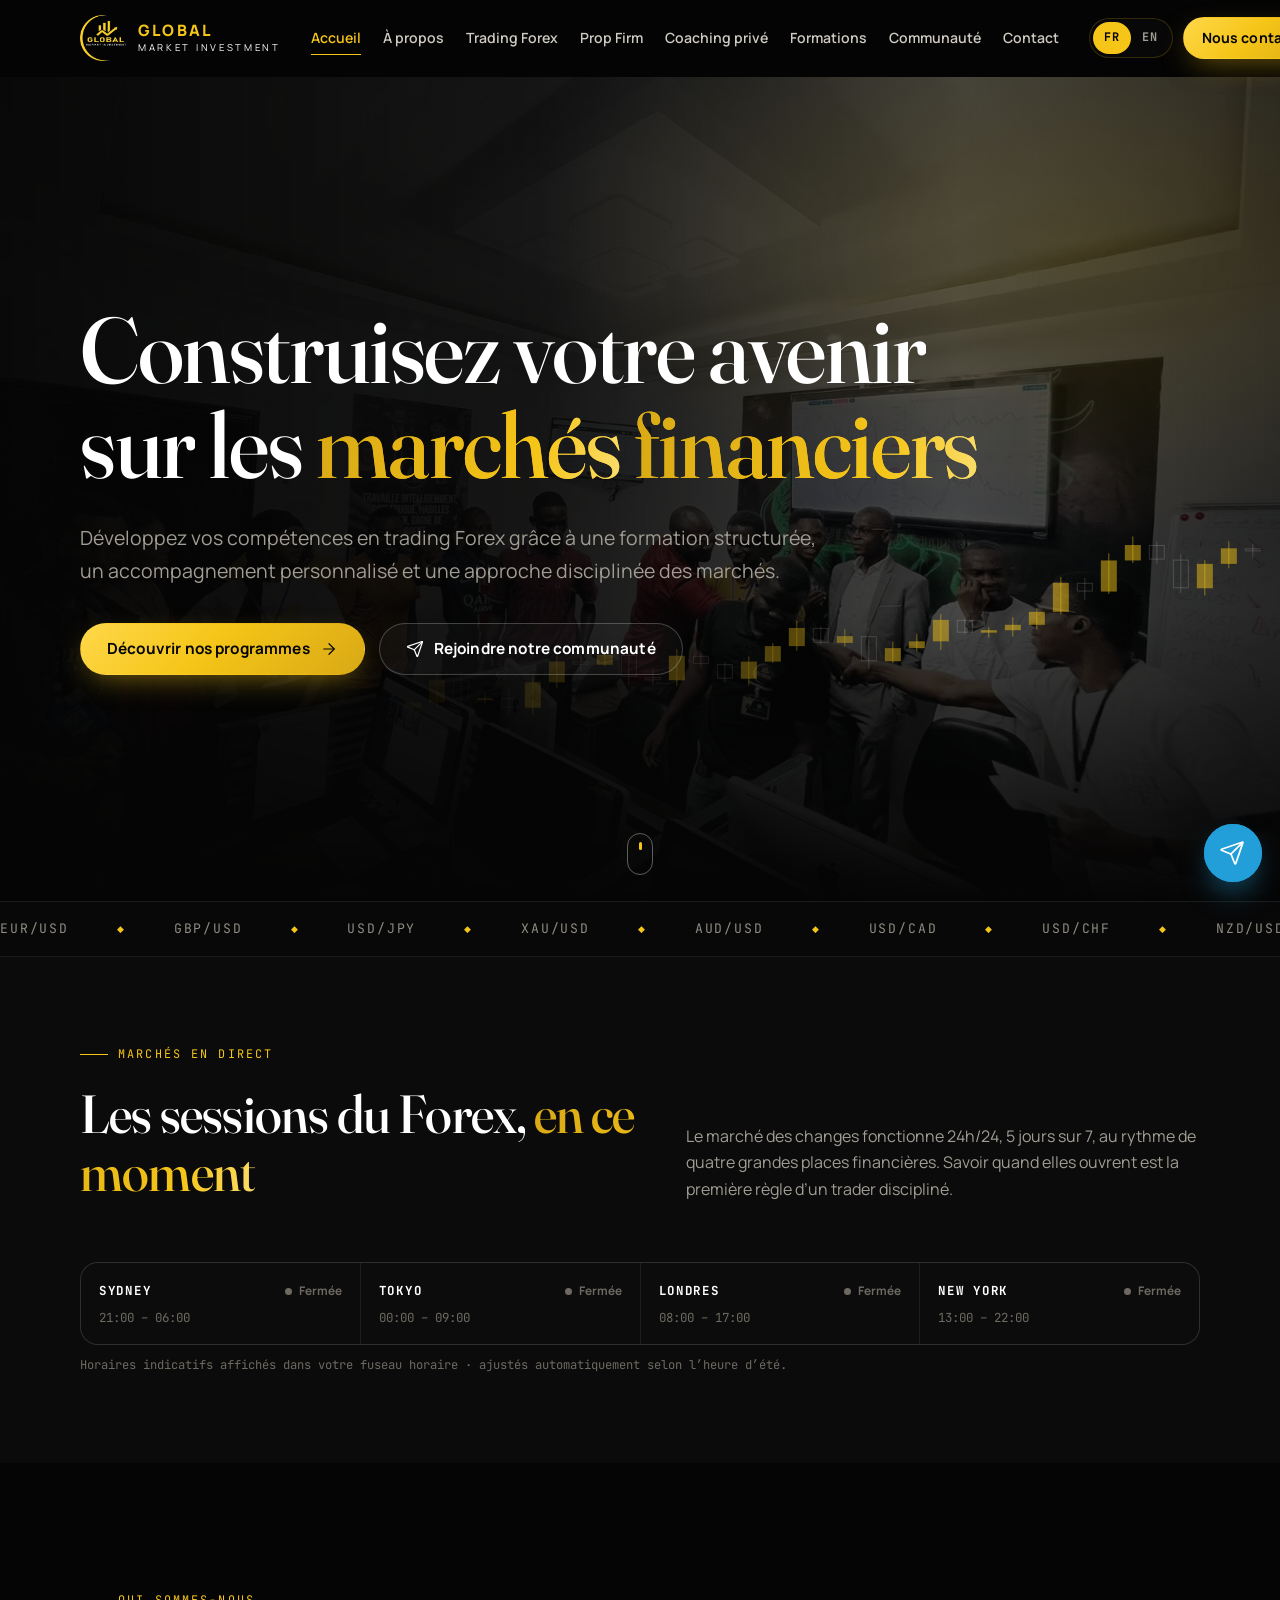
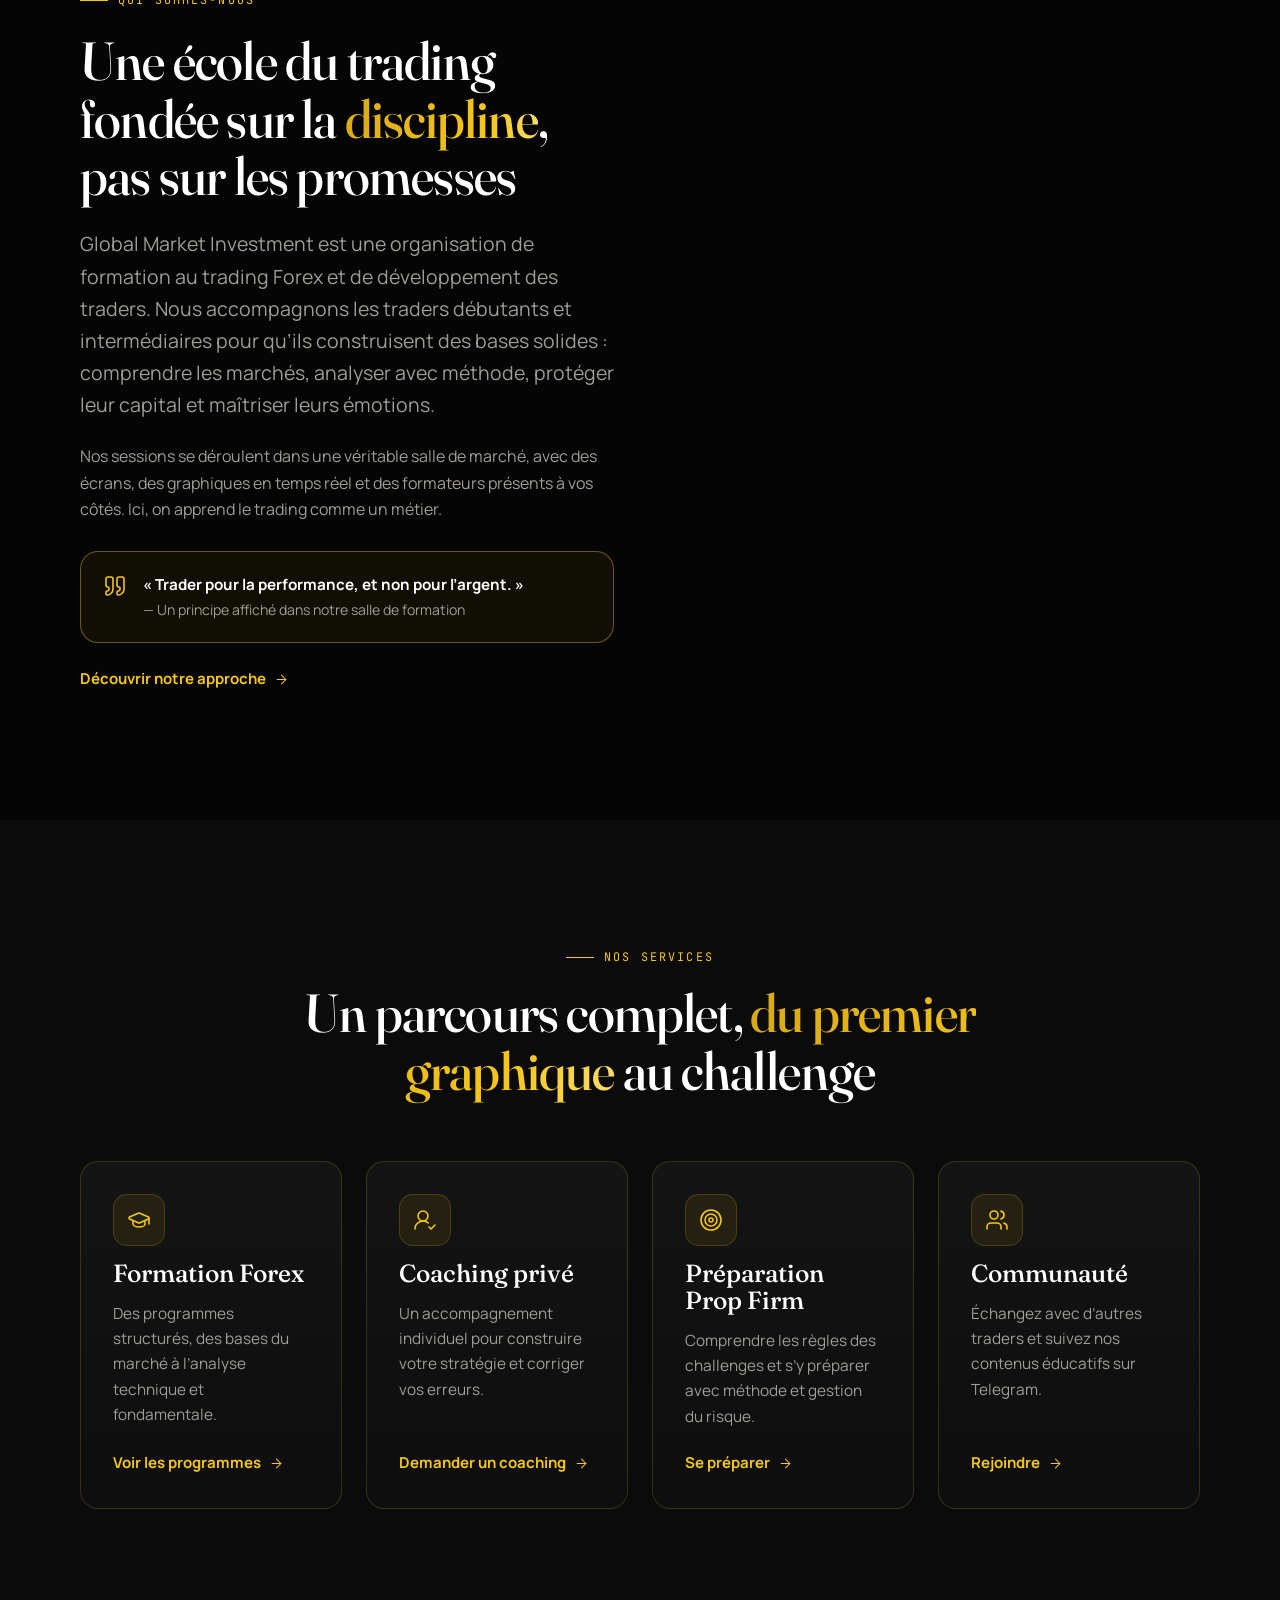
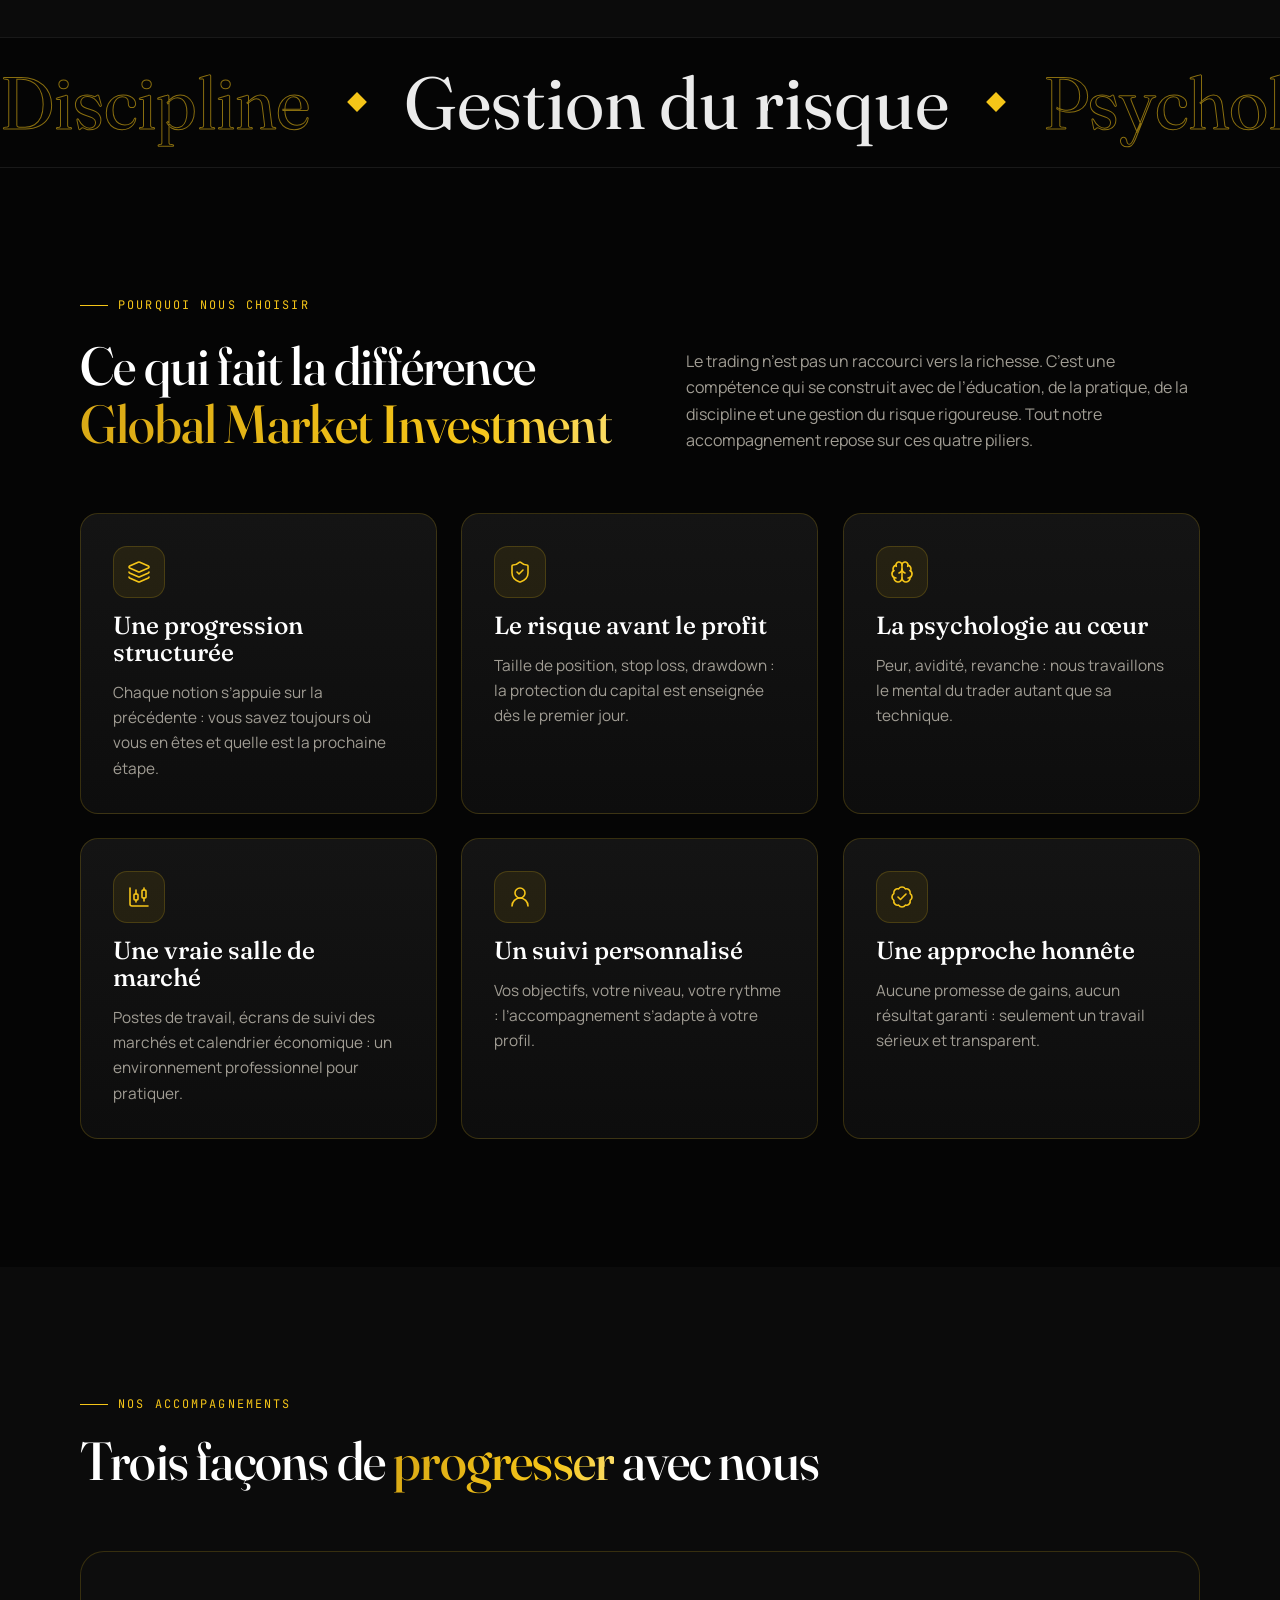
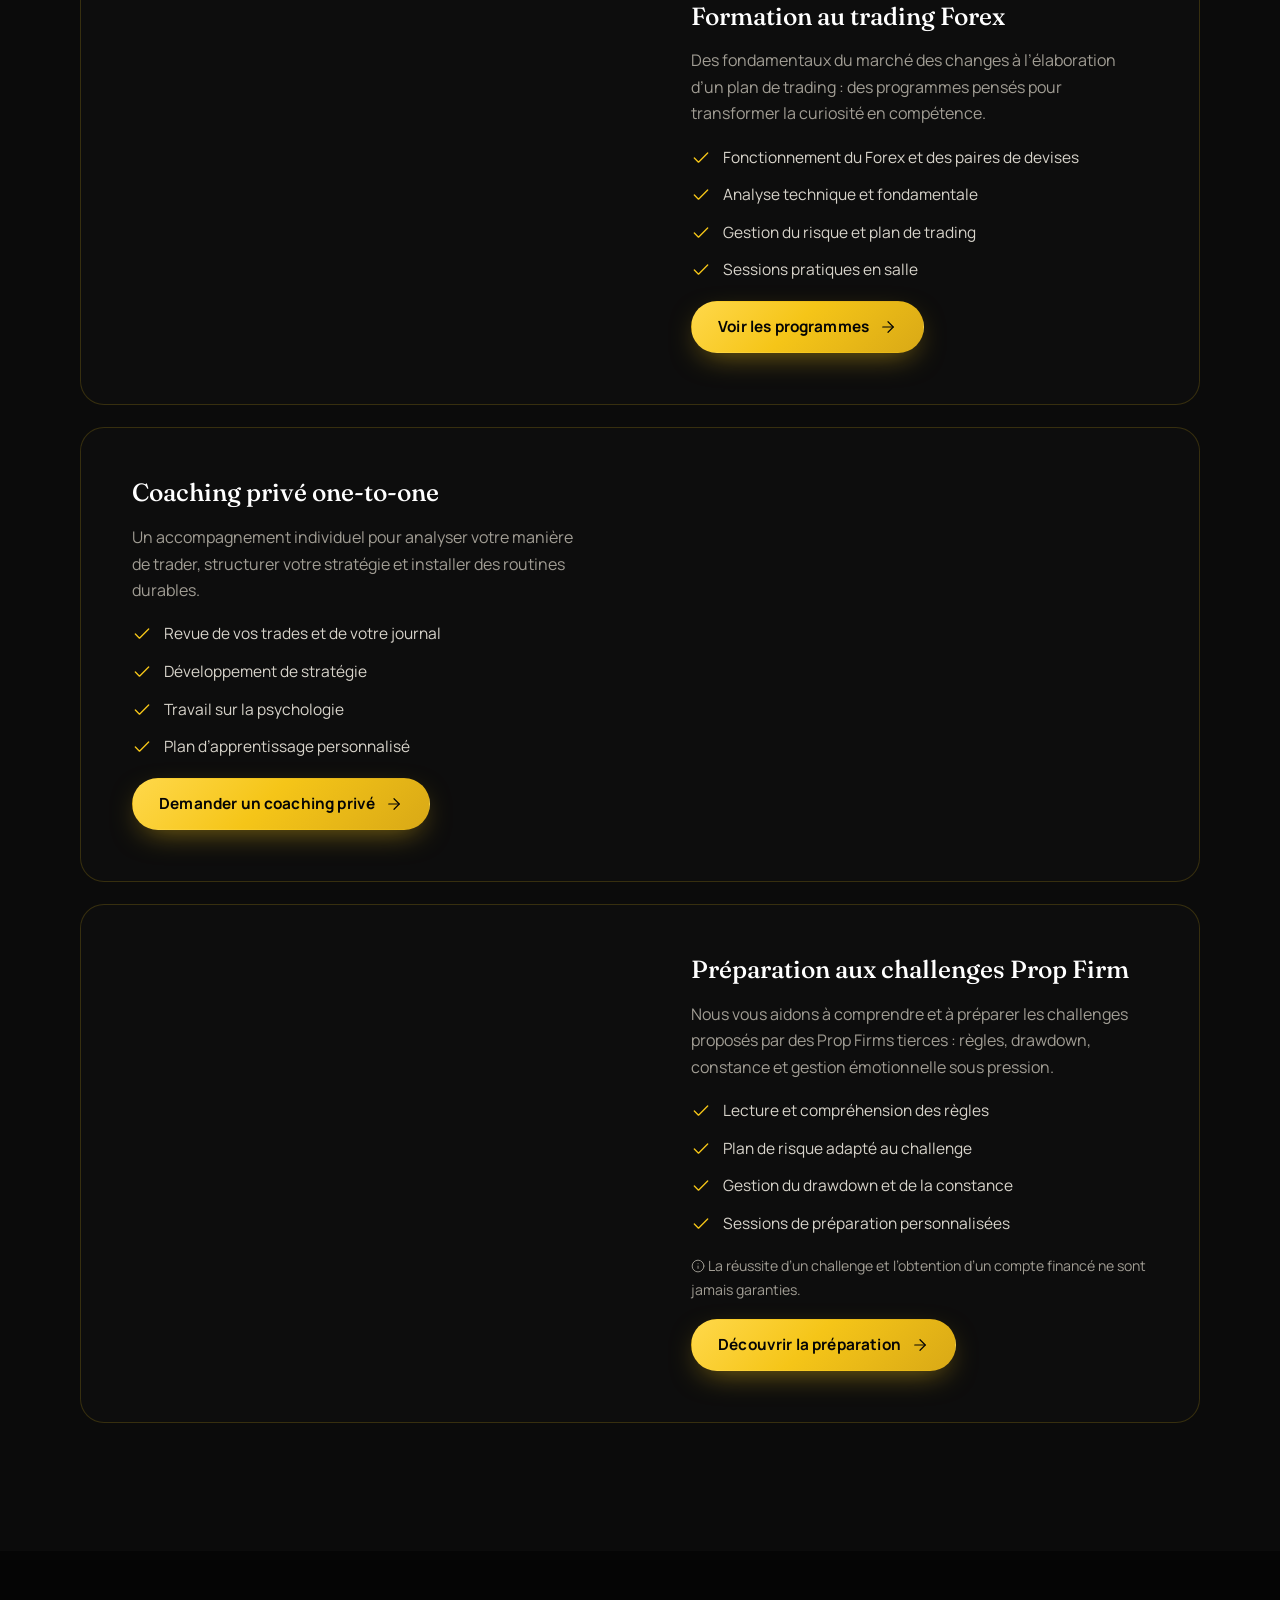
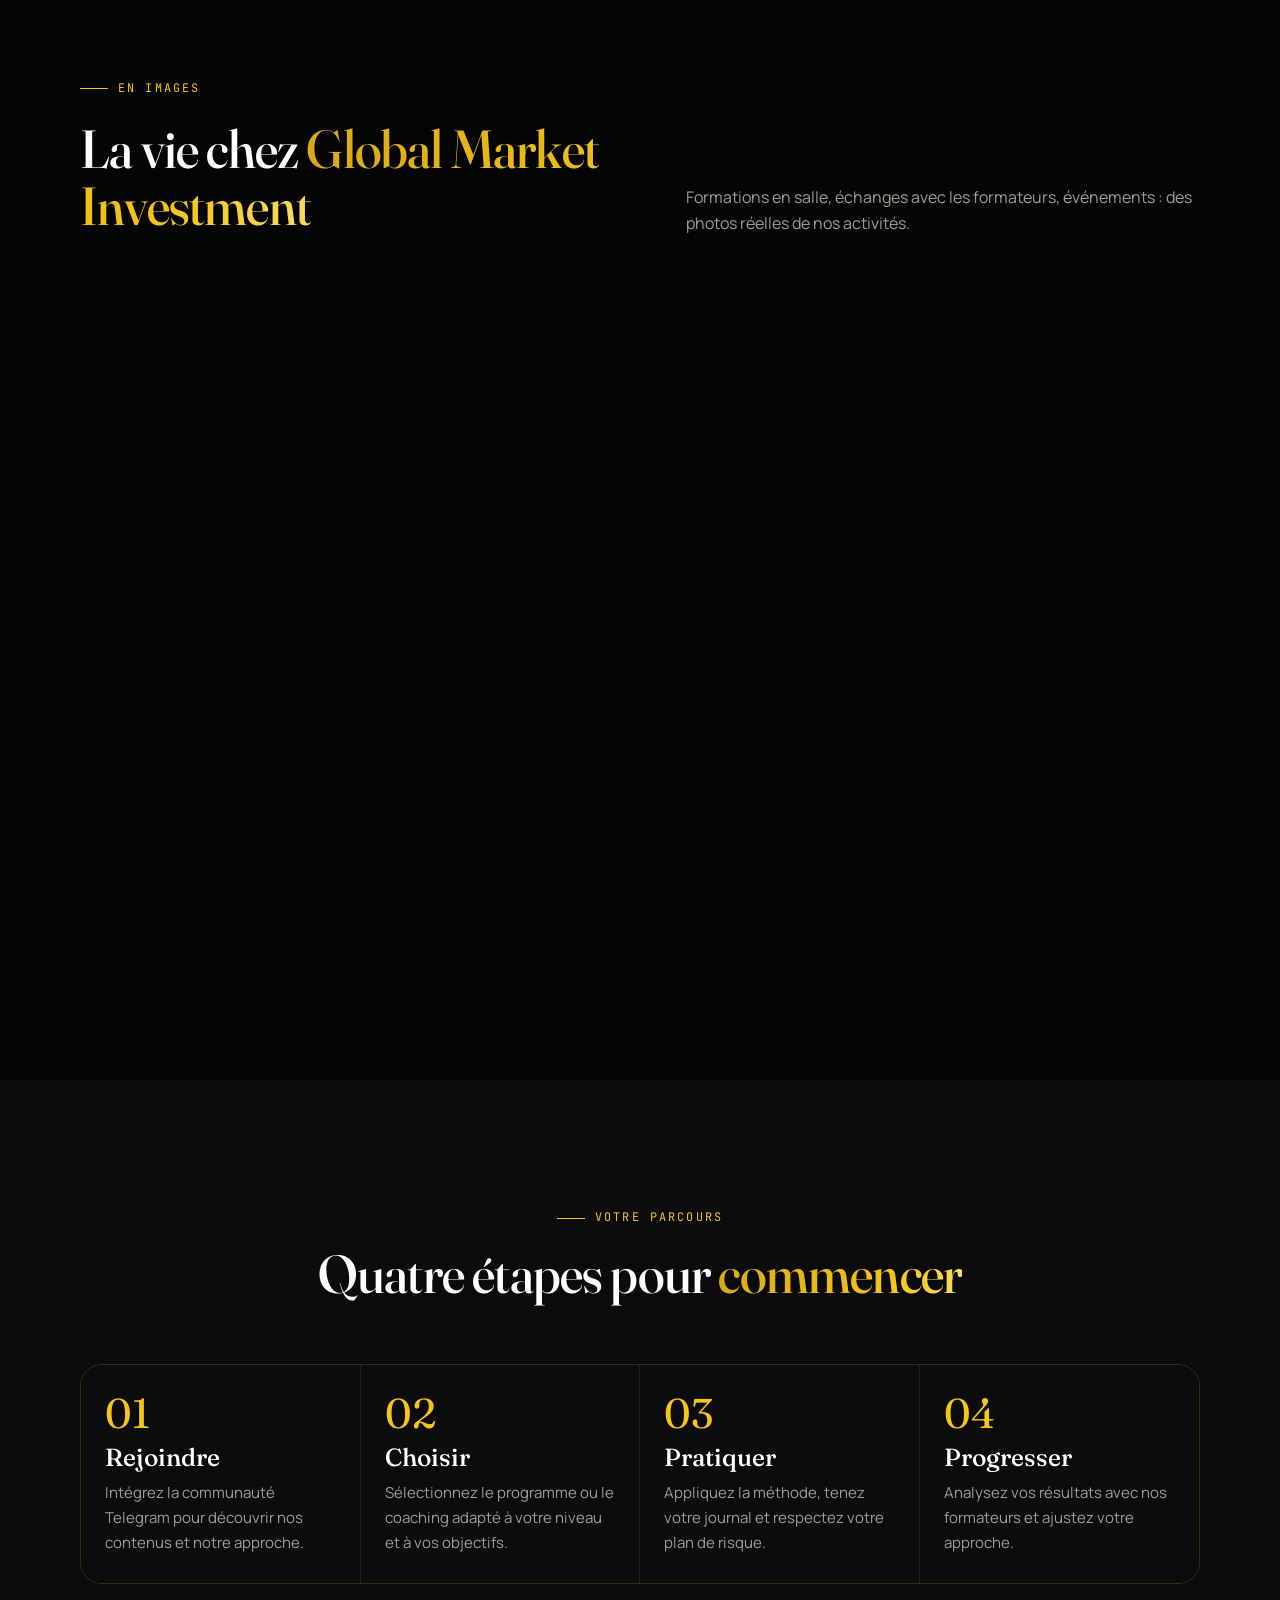
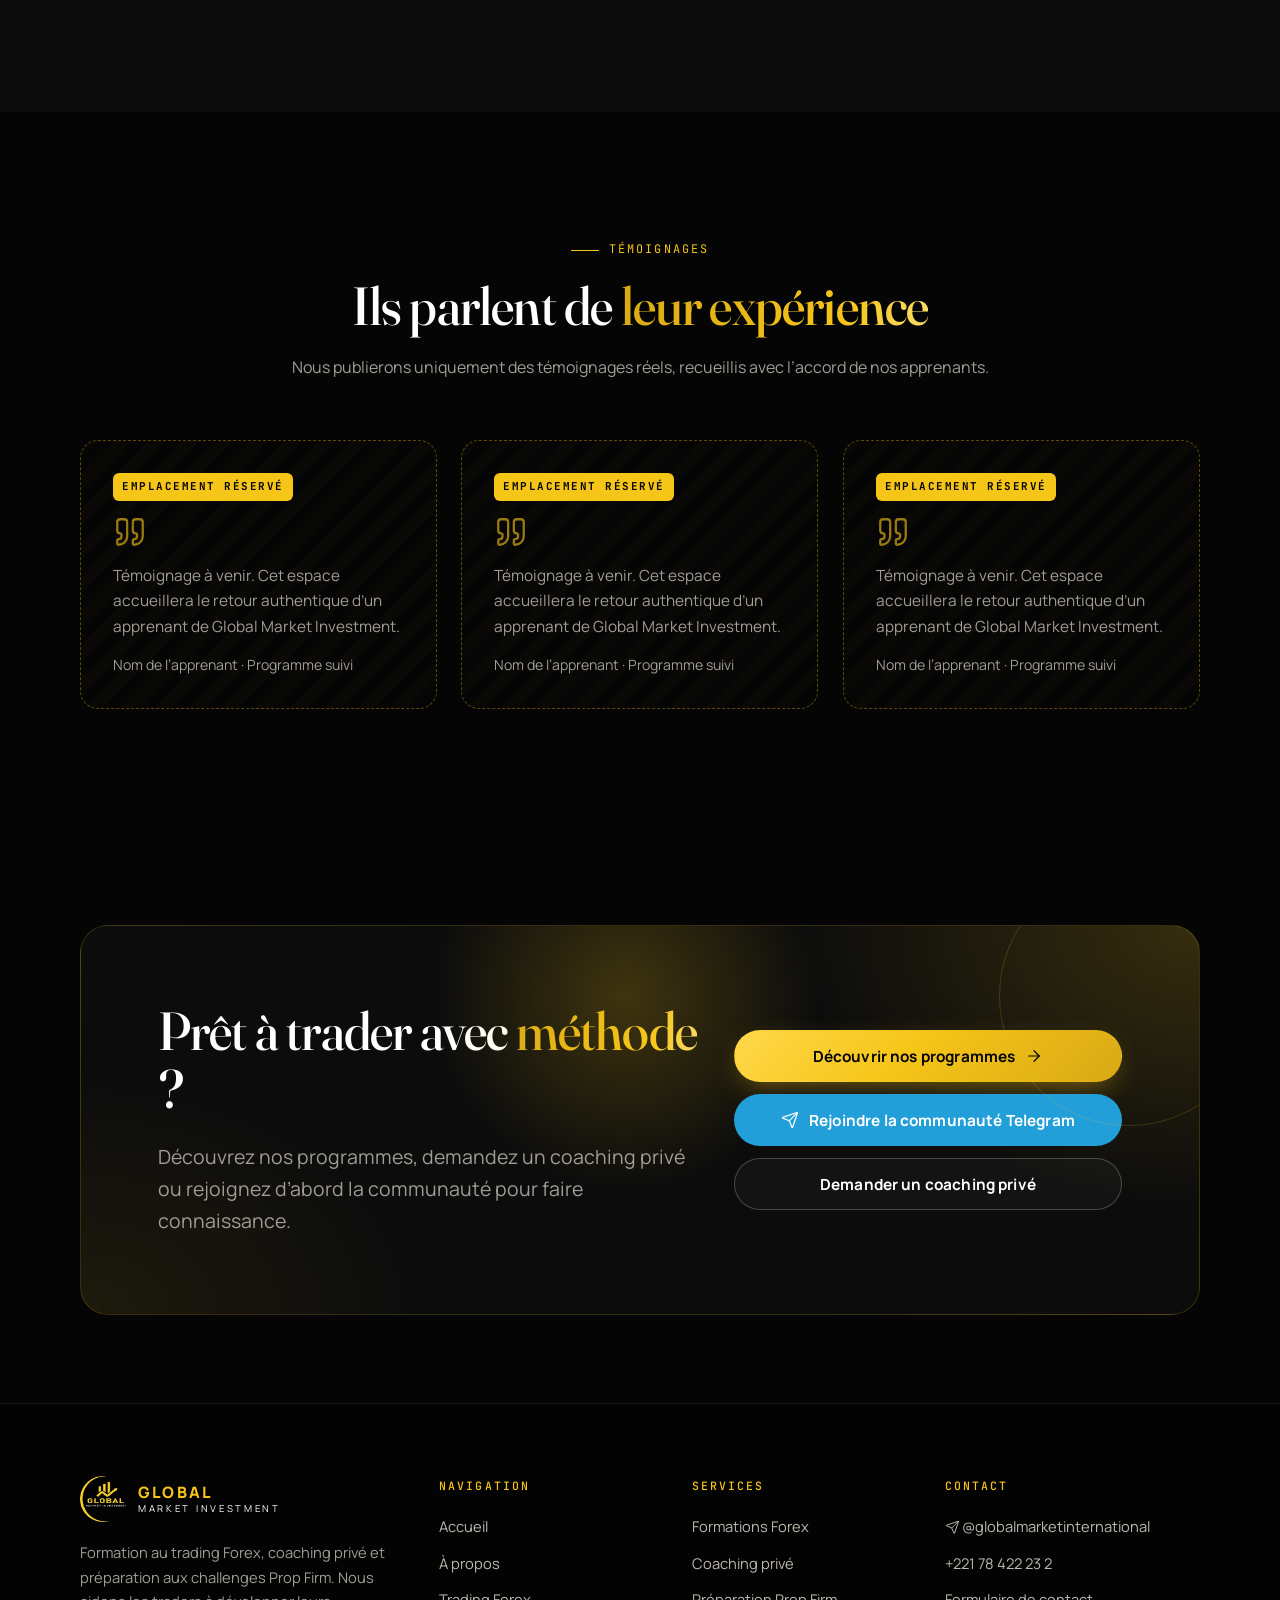
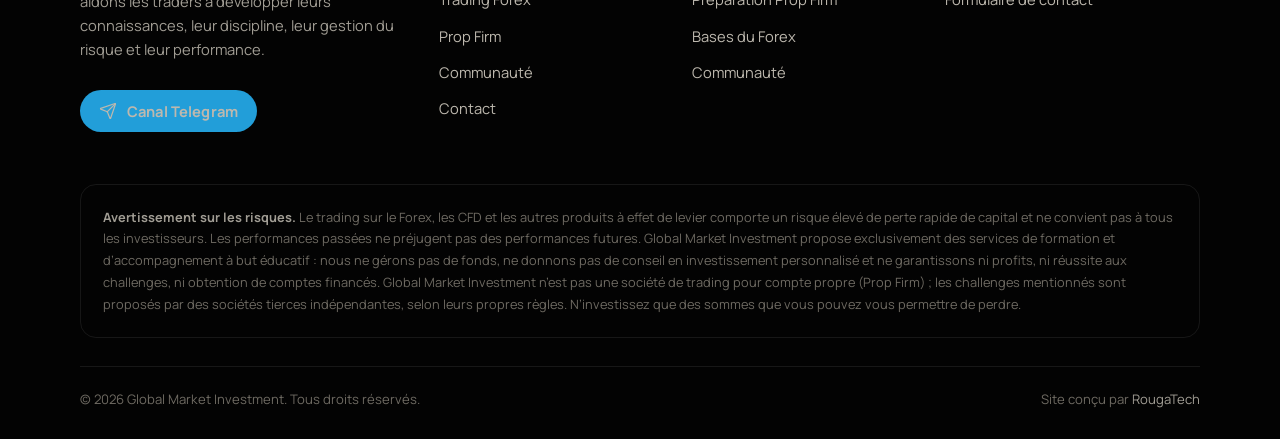
==== commit e3f100e6: "Correction du menu mobile qui ne s'affichait pas Le panneau du menu était placé dans l'en-tête, dont" ====
--- a/index.html
+++ b/index.html
@@ -162,12 +162,13 @@
       <button class="burger" type="button" aria-controls="mobile-panel" aria-expanded="false" aria-label="Menu" data-al-fr="Ouvrir le menu" data-al-en="Open menu"><svg class="ico" aria-hidden="true"><use href="#i-menu"/></svg></button>
     </div>
   </div>
+</header>
   <div class="mobile-panel" id="mobile-panel">
     <ul><li><a href="index.html" aria-current="page"><span class="fr">Accueil</span><span class="en">Home</span><svg class="ico" aria-hidden="true"><use href="#i-arrow-up-right"/></svg></a></li><li><a href="a-propos.html"><span class="fr">À propos</span><span class="en">About</span><svg class="ico" aria-hidden="true"><use href="#i-arrow-up-right"/></svg></a></li><li><a href="trading-forex.html"><span class="fr">Trading Forex</span><span class="en">Forex Trading</span><svg class="ico" aria-hidden="true"><use href="#i-arrow-up-right"/></svg></a></li><li><a href="prop-firm.html"><span class="fr">Prop Firm</span><span class="en">Prop Firm</span><svg class="ico" aria-hidden="true"><use href="#i-arrow-up-right"/></svg></a></li><li><a href="coaching-prive.html"><span class="fr">Coaching privé</span><span class="en">Private Coaching</span><svg class="ico" aria-hidden="true"><use href="#i-arrow-up-right"/></svg></a></li><li><a href="formations.html"><span class="fr">Formations</span><span class="en">Programs</span><svg class="ico" aria-hidden="true"><use href="#i-arrow-up-right"/></svg></a></li><li><a href="communaute.html"><span class="fr">Communauté</span><span class="en">Community</span><svg class="ico" aria-hidden="true"><use href="#i-arrow-up-right"/></svg></a></li><li><a href="contact.html"><span class="fr">Contact</span><span class="en">Contact</span><svg class="ico" aria-hidden="true"><use href="#i-arrow-up-right"/></svg></a></li></ul>
     <div class="flex-btns"><a class="btn btn-gold btn-block" href="contact.html"><span class="fr">Nous contacter</span><span class="en">Contact us</span></a>
     <a class="btn btn-tg btn-block" data-tg-channel href="https://t.me/+8cWmCWZB1ItlN2U0" target="_blank" rel="noopener"><svg class="ico" aria-hidden="true"><use href="#i-send"/></svg><span class="fr">Rejoindre Telegram</span><span class="en">Join Telegram</span></a></div>
   </div>
-</header>
+
 <main id="main">
 
 <section class="hero">
--- a/assets/css/style.css
+++ b/assets/css/style.css
@@ -114,7 +114,7 @@
   .burger{display:inline-flex}
   .nav{gap:12px}
   .nav-tools{margin-left:auto}
-  .mobile-panel{display:block;position:fixed;inset:76px 0 0 0;background:rgba(5,5,5,.98);transform:translateY(-8px);opacity:0;visibility:hidden;transition:all .3s var(--ease);overflow:auto;padding:16px var(--gutter) 40px}
+  .mobile-panel{display:block;position:fixed;inset:0;z-index:99;background:var(--black);transform:translateY(-12px);opacity:0;visibility:hidden;transition:opacity .35s var(--ease),transform .35s var(--ease),visibility .35s;overflow-y:auto;-webkit-overflow-scrolling:touch;padding:92px var(--gutter) 40px}
   .mobile-panel.open{opacity:1;visibility:visible;transform:none}
   .mobile-panel ul{list-style:none;padding:0;margin:0 0 20px}
   .mobile-panel li a{display:flex;justify-content:space-between;align-items:center;padding:16px 4px;border-bottom:1px solid var(--line-soft);font-family:var(--f-display);font-size:1.45rem;color:var(--white)}
@@ -500,3 +500,13 @@
   .frame.rv,.svc-media.rv,.team-photo.rv,.gallery figure.rv{clip-path:none}
   h1 .g,h2 .g{color:var(--gold);background:none}
 }
+
+/* Menu mobile : entrée des liens en cascade */
+@media (max-width:1240px){
+  .mobile-panel li{opacity:0;transform:translateX(-14px);transition:opacity .4s var(--ease),transform .4s var(--ease)}
+  .mobile-panel.open li{opacity:1;transform:none}
+  .mobile-panel.open li:nth-child(2){transition-delay:.04s}.mobile-panel.open li:nth-child(3){transition-delay:.08s}.mobile-panel.open li:nth-child(4){transition-delay:.12s}
+  .mobile-panel.open li:nth-child(5){transition-delay:.16s}.mobile-panel.open li:nth-child(6){transition-delay:.2s}.mobile-panel.open li:nth-child(7){transition-delay:.24s}.mobile-panel.open li:nth-child(8){transition-delay:.28s}
+  body.menu-open .site-header{background:rgba(5,5,5,1)}
+}
+body.menu-open .fab{opacity:0;pointer-events:none}
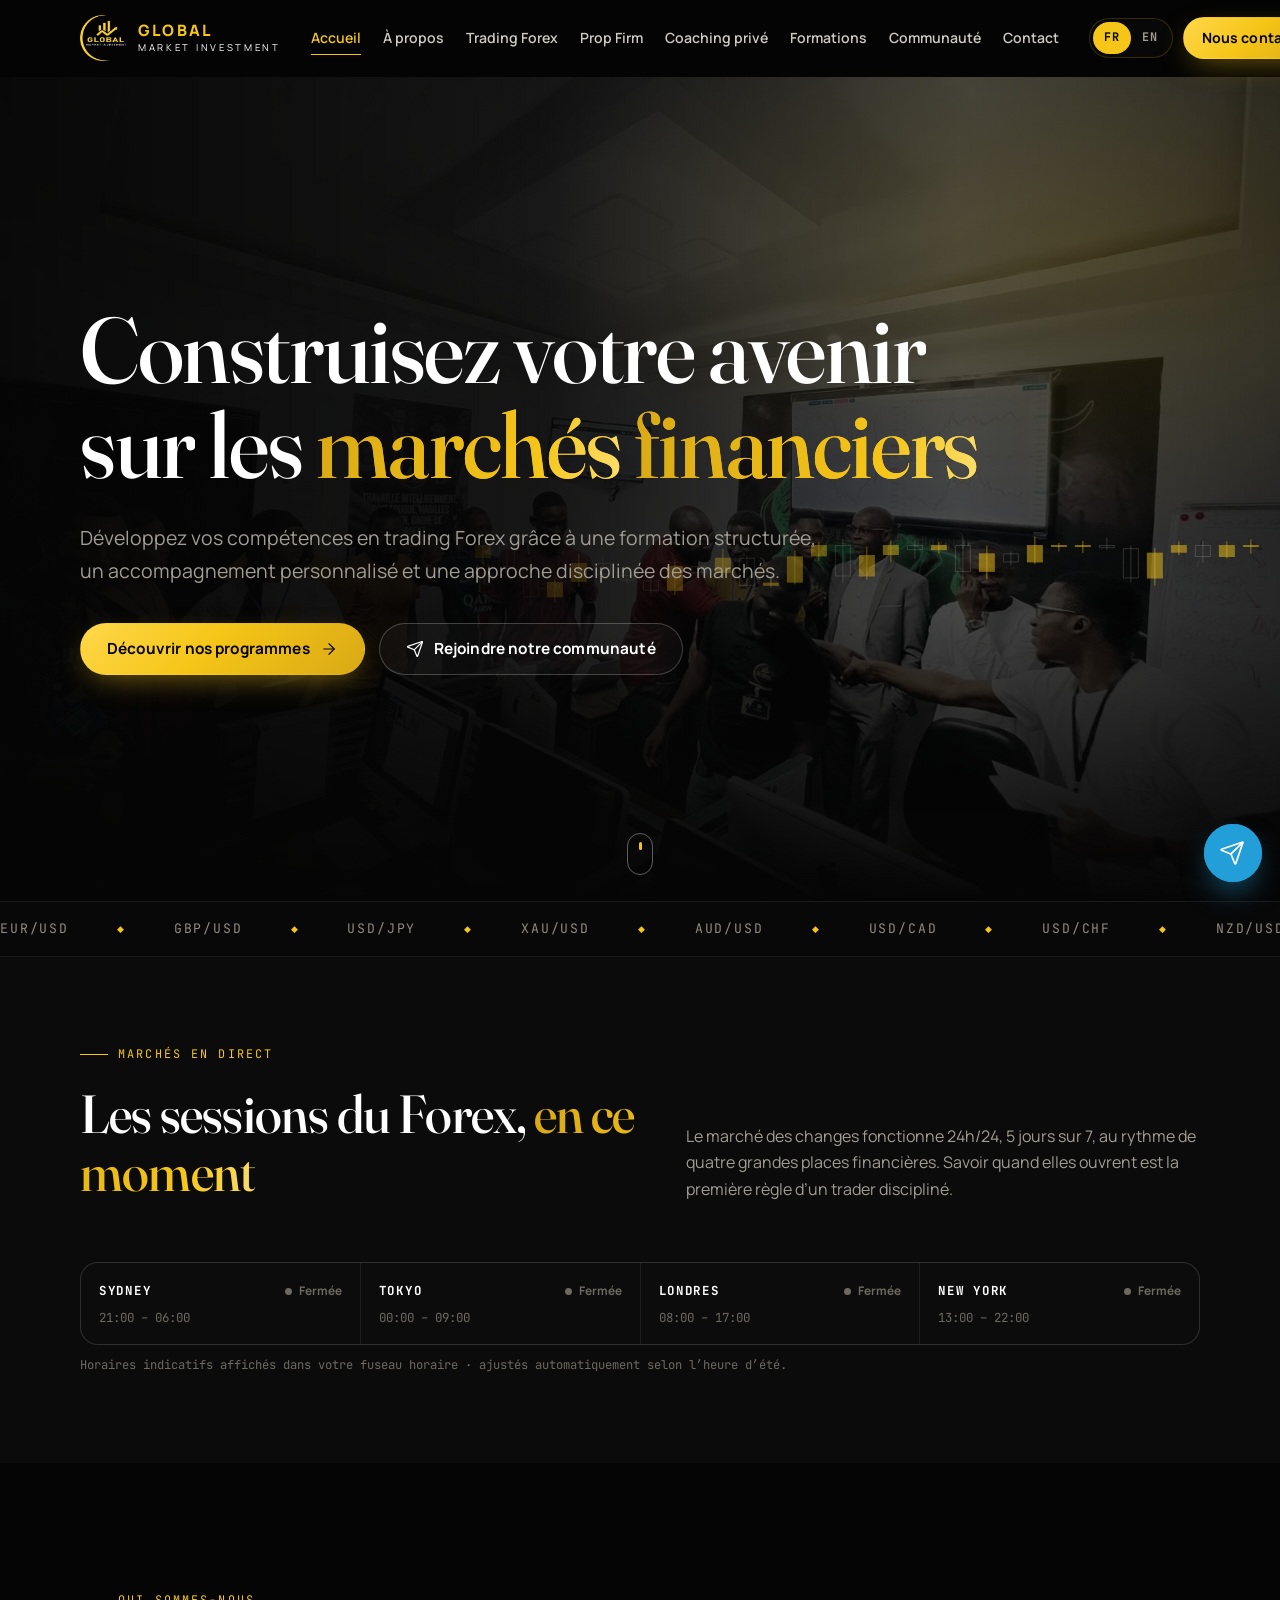
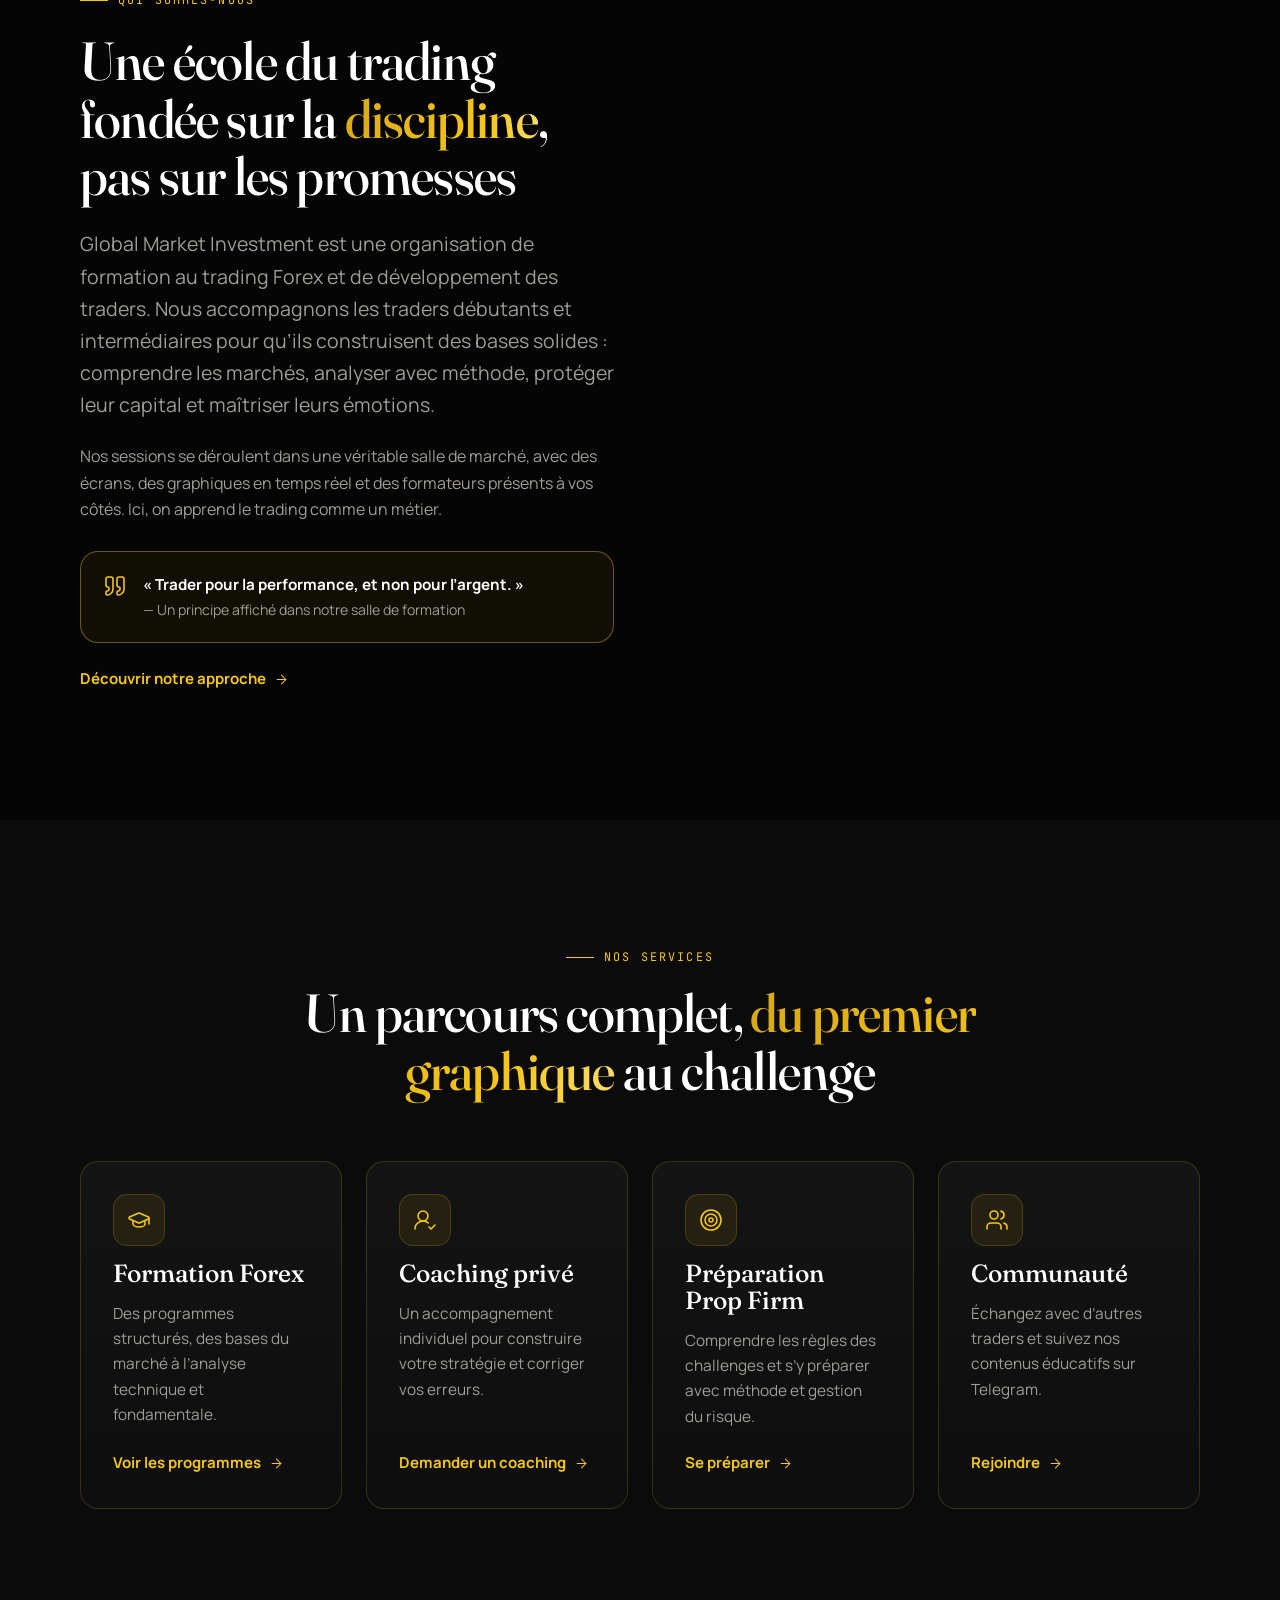
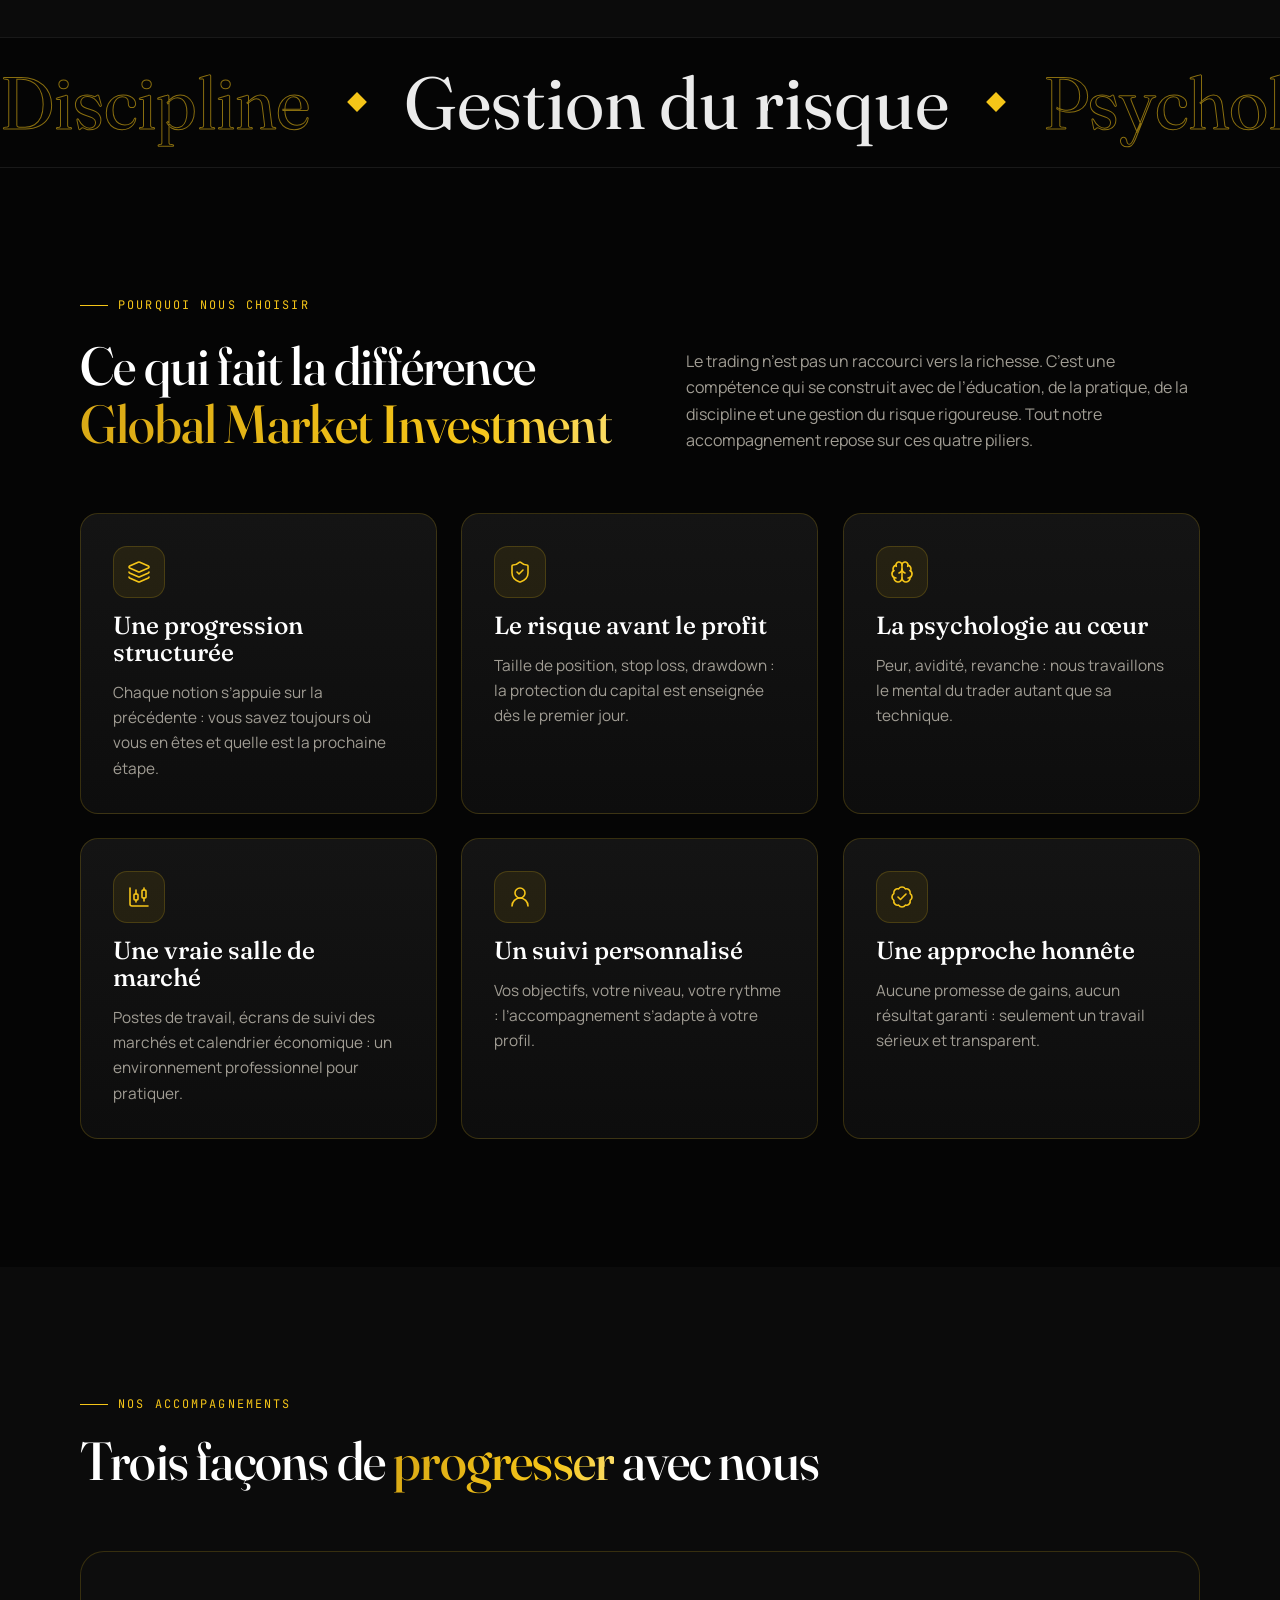
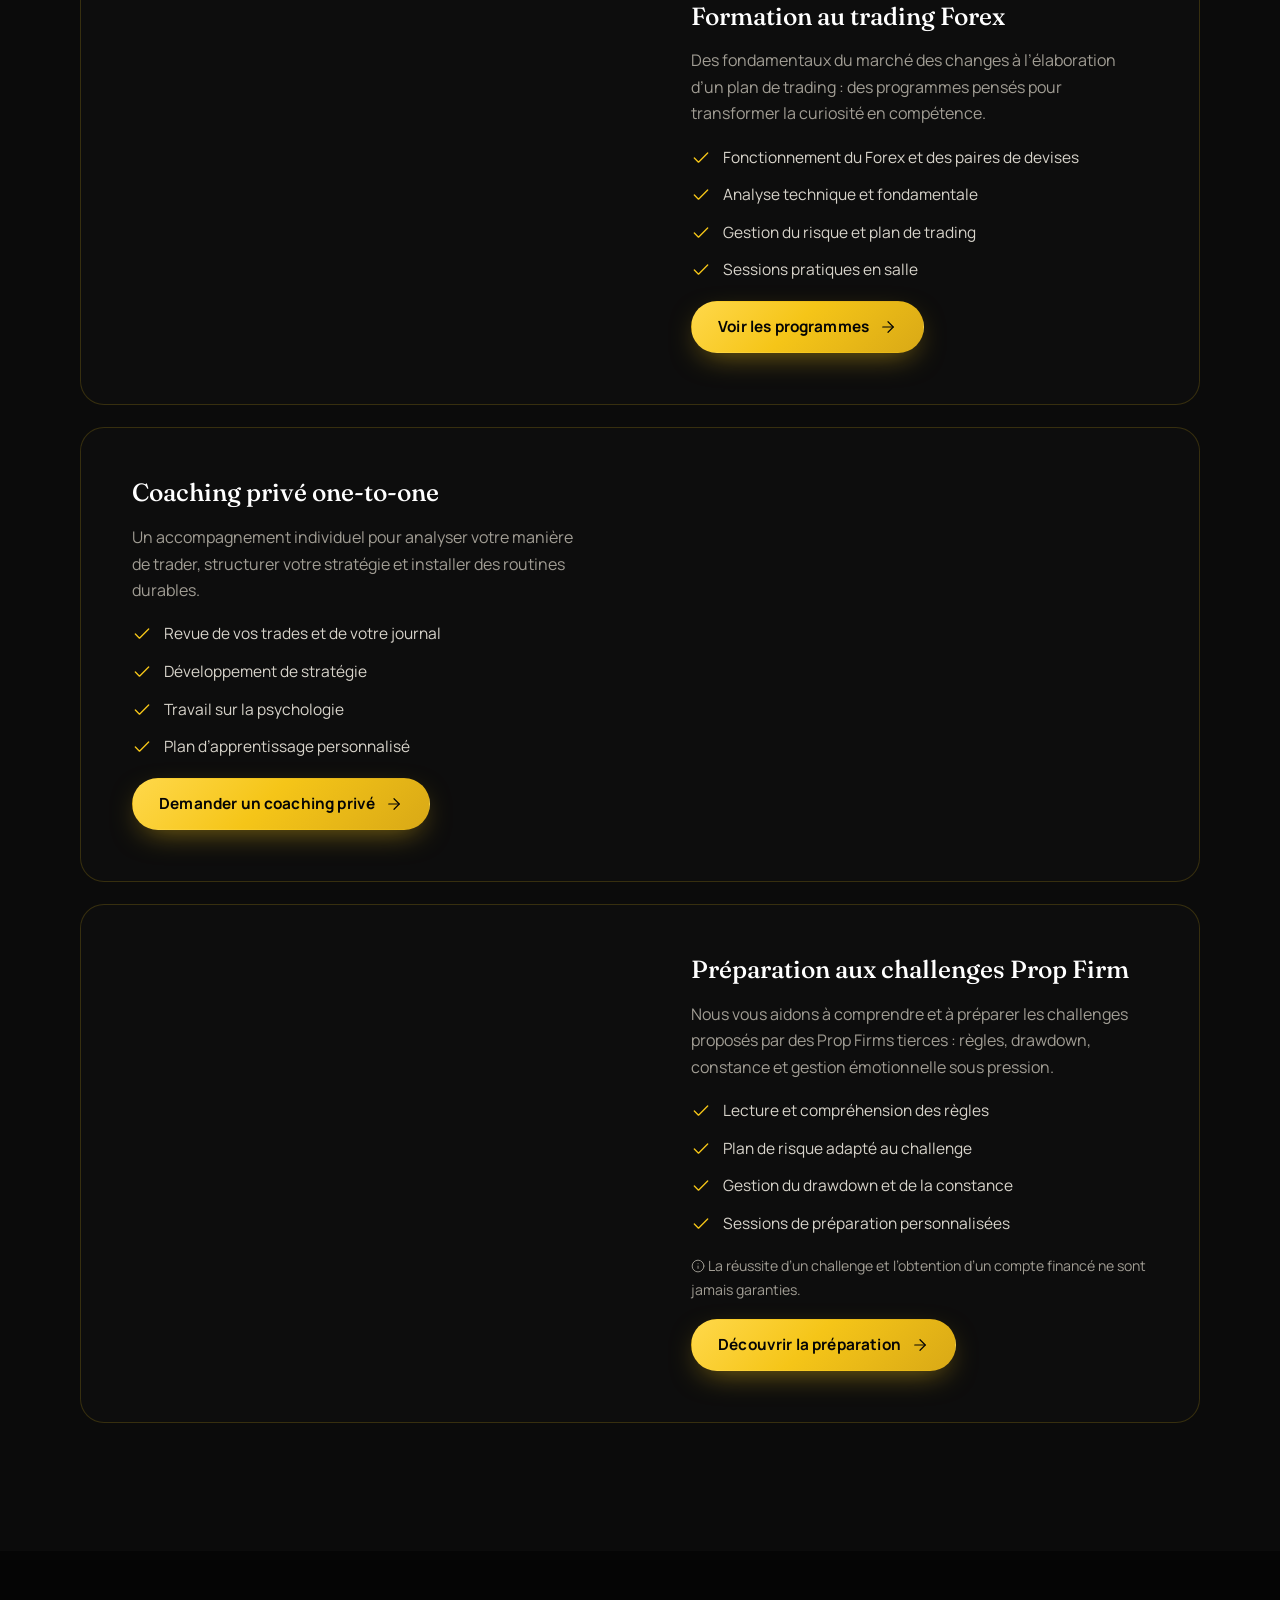
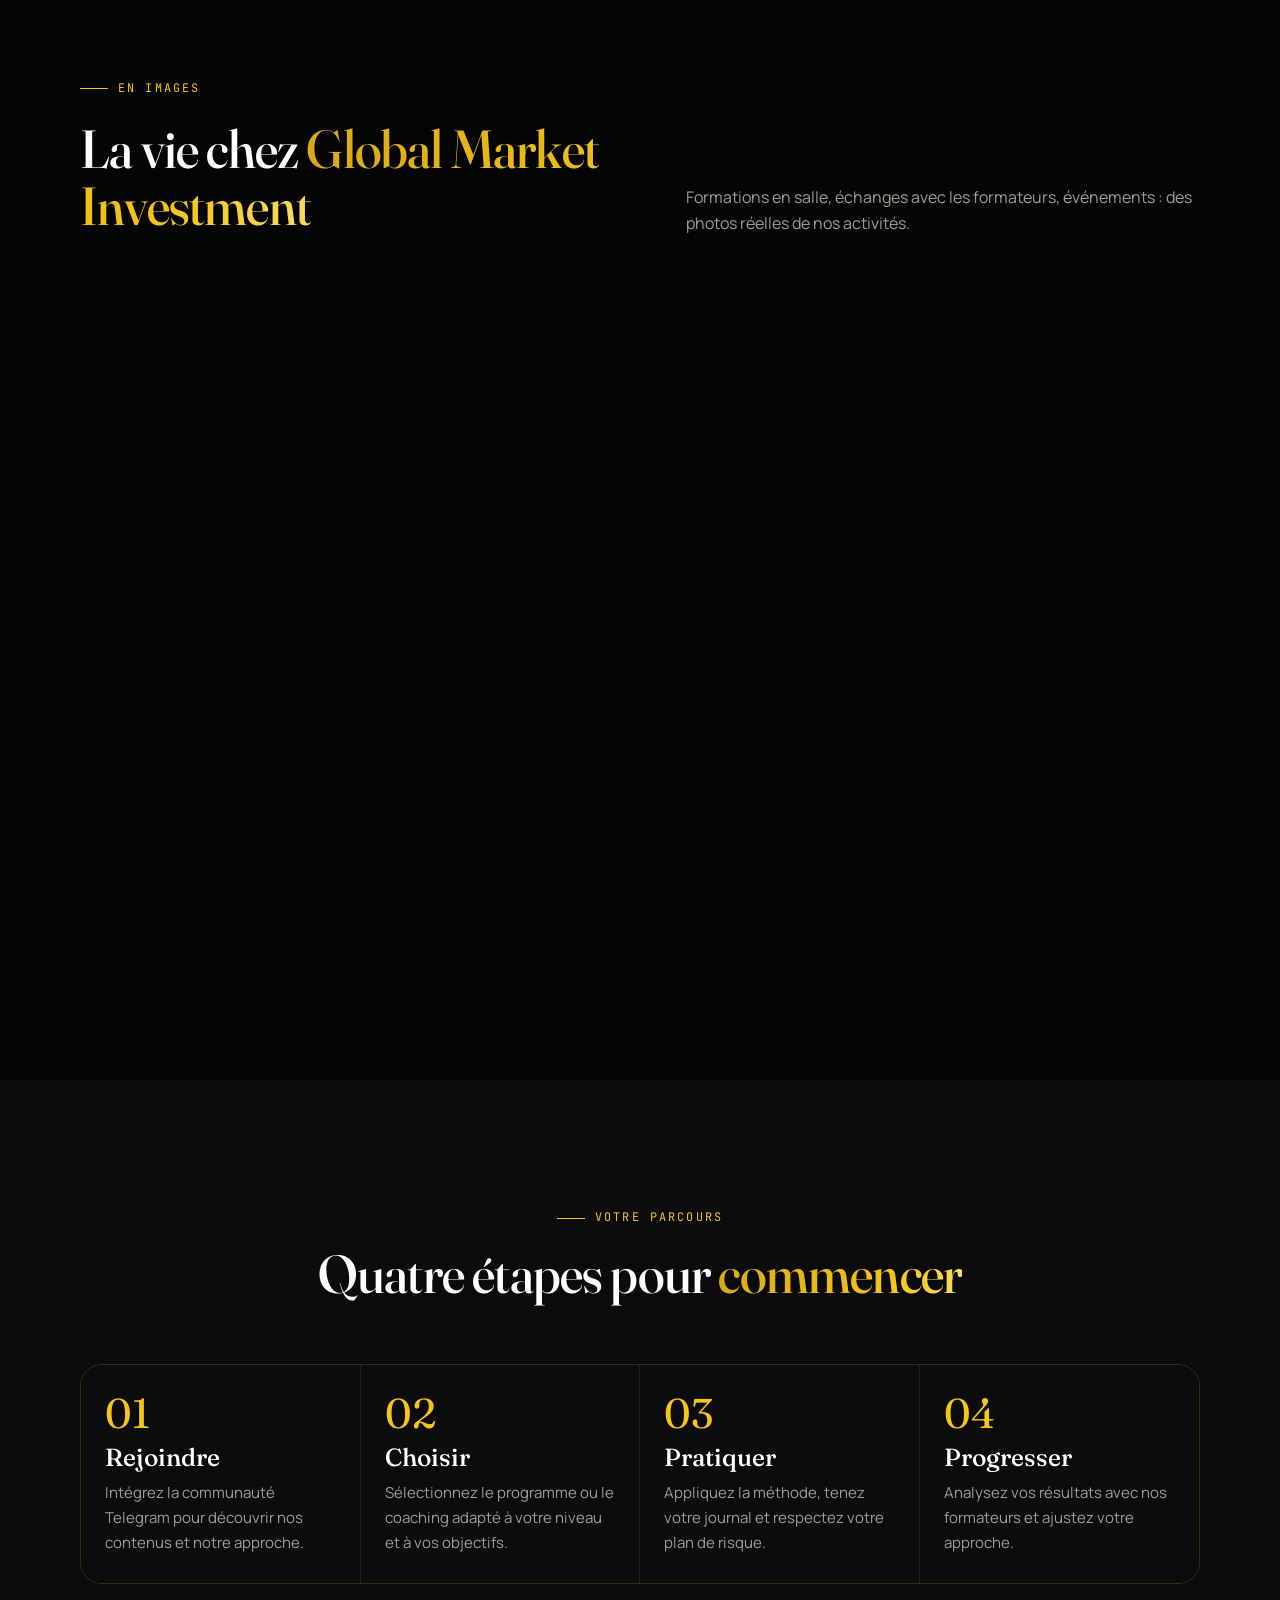
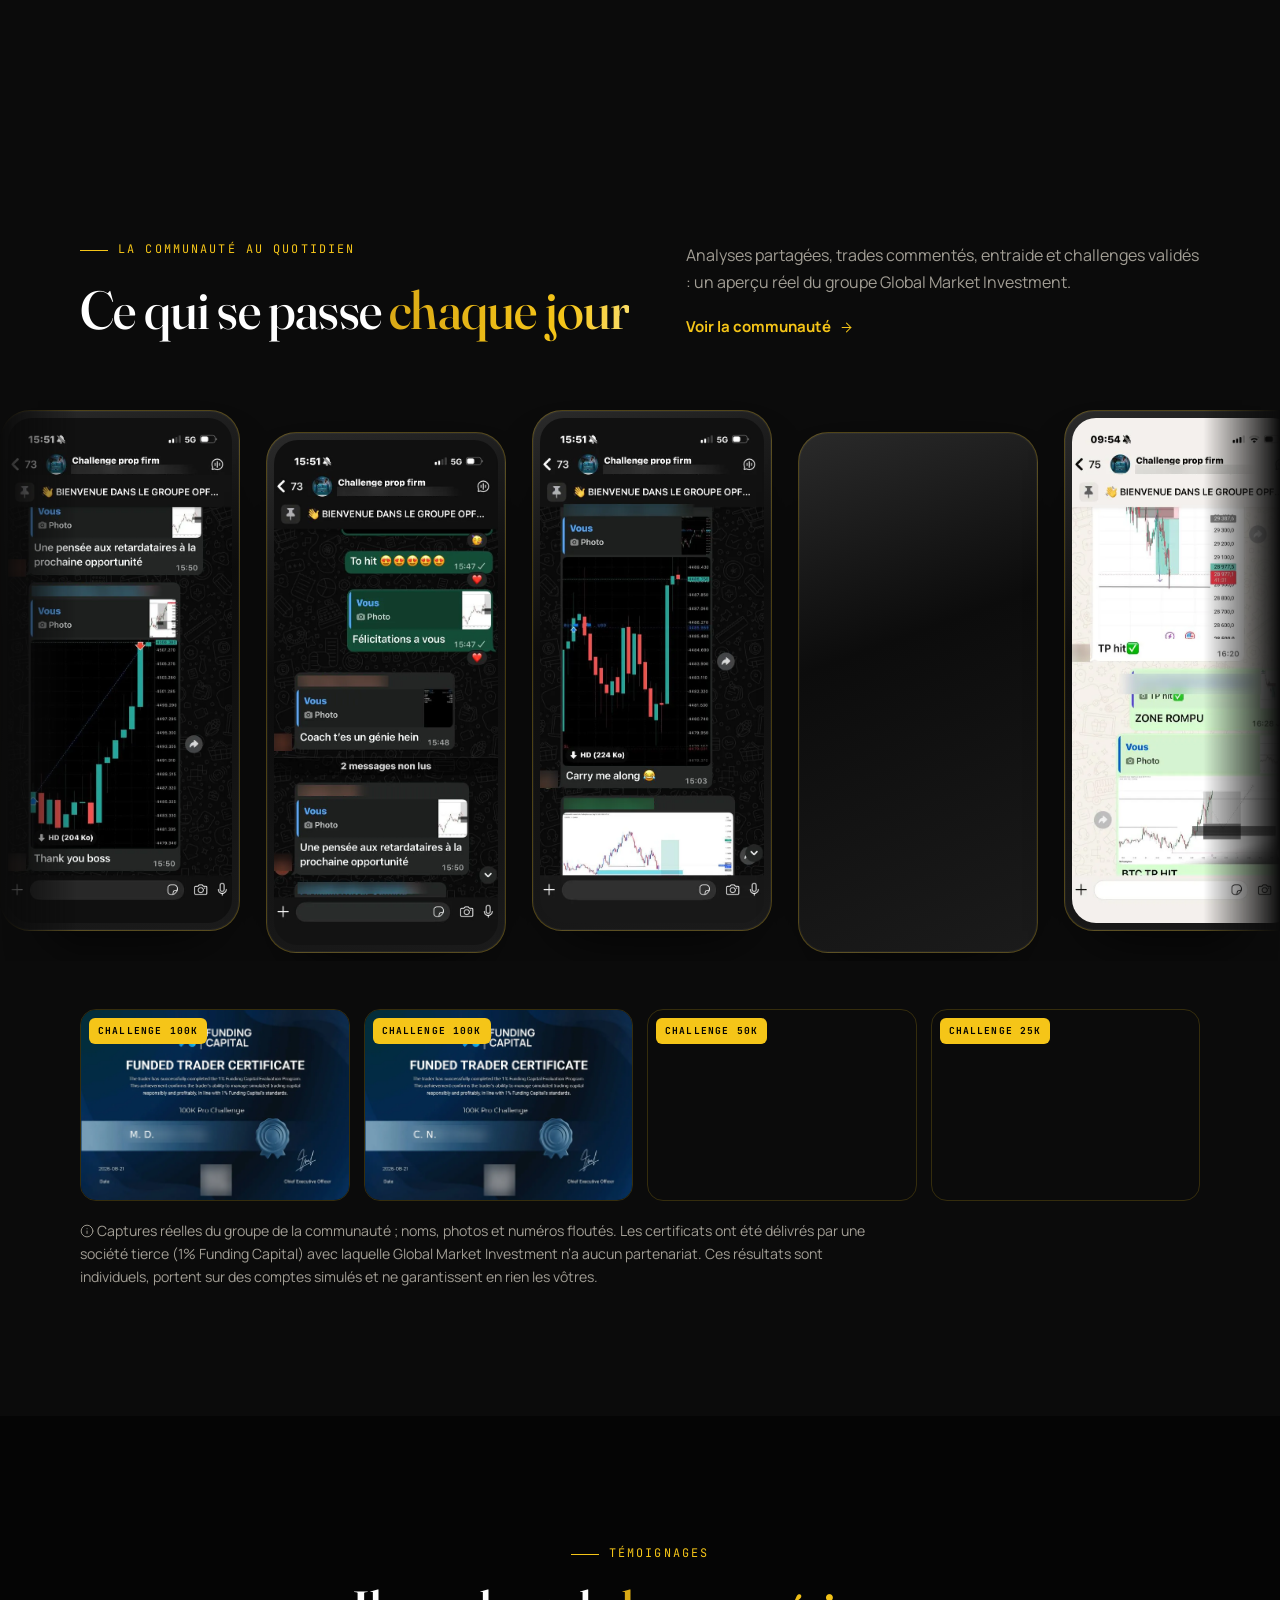
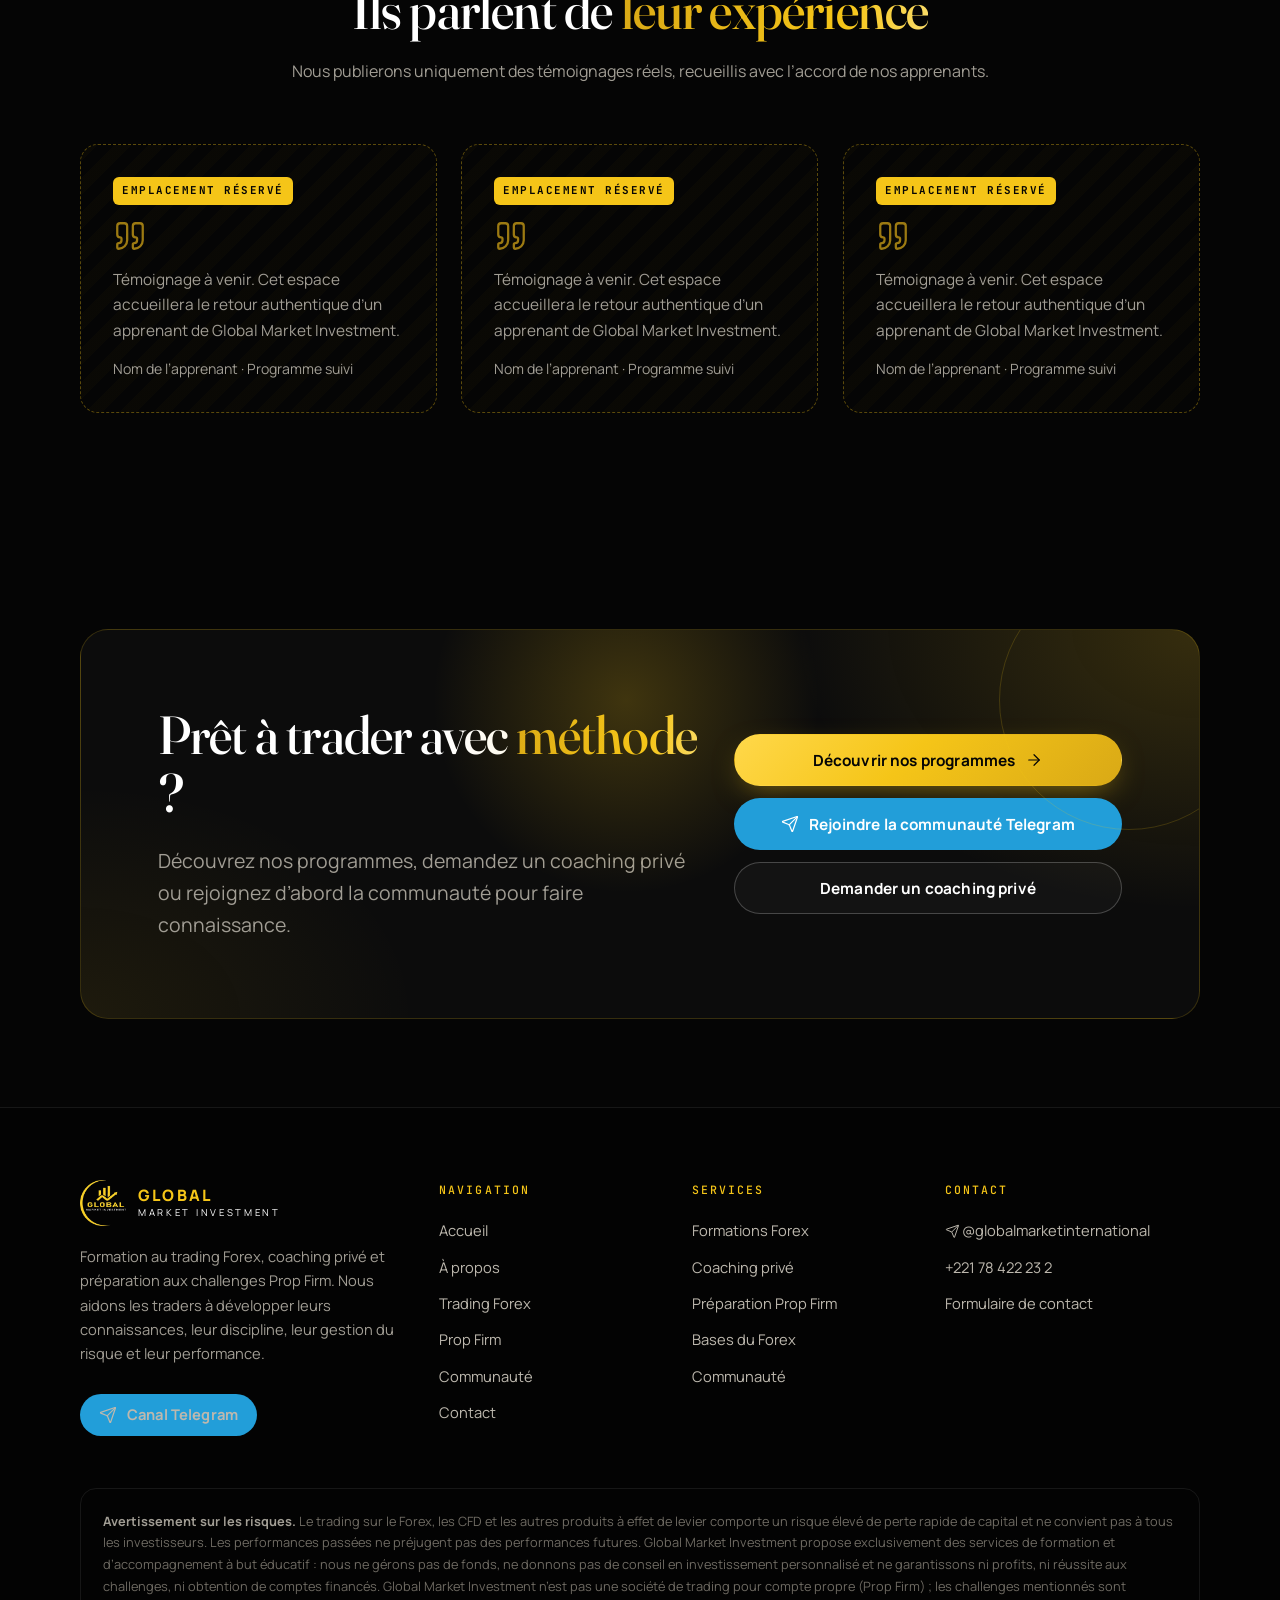
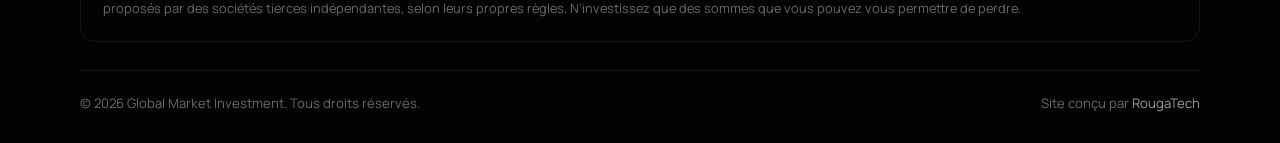
==== commit 28dcb7c2: "Ajout de la section « La communauté au quotidien » - Carrousel de captures réelles du groupe (noms, " ====
--- a/index.html
+++ b/index.html
@@ -311,6 +311,20 @@
   </div>
 </section>
 
+<section class="sec sec-ink">
+  <div class="wrap">
+    <div class="sec-head split">
+      <div class="stack"><span class="kicker"><span class="fr">La communauté au quotidien</span><span class="en">Community life</span></span><h2><span class="fr">Ce qui se passe <em class='g'>chaque jour</em></span><span class="en">What happens <em class='g'>every day</em></span></h2></div>
+      <div class="stack" style="gap:18px"><p class="fr muted">Analyses partagées, trades commentés, entraide et challenges validés : un aperçu réel du groupe Global Market Investment.</p><p class="en muted">Shared analyses, discussed trades, mutual support and passed challenges: a real look inside the Global Market Investment group.</p><div><a class="link-arrow" href="communaute.html#au-quotidien"><span class="fr">Voir la communauté</span><span class="en">See the community</span><svg class="ico" aria-hidden="true"><use href="#i-arrow-right"/></svg></a></div></div>
+    </div>
+  </div>
+  <div class="phones" aria-label="Captures du groupe"><div class="phones-track"><a class="phone" href="assets/img/communaute/chat1.webp" data-lightbox aria-label="Analyse partagée et trade validé" data-al-fr="Analyse partagée et trade validé" data-al-en="Shared analysis and a validated trade"><img src="assets/img/communaute/chat1.webp" width="589" height="1280" loading="lazy" decoding="async" alt="Analyse partagée et trade validé" data-alt-fr="Analyse partagée et trade validé" data-alt-en="Shared analysis and a validated trade"><span class="phone-cap"><span class="fr">Analyse partagée et trade validé</span><span class="en">Shared analysis and a validated trade</span></span></a><a class="phone" href="assets/img/communaute/chat2.webp" data-lightbox aria-label="Félicitations entre membres" data-al-fr="Félicitations entre membres" data-al-en="Members congratulating each other"><img src="assets/img/communaute/chat2.webp" width="589" height="1280" loading="lazy" decoding="async" alt="Félicitations entre membres" data-alt-fr="Félicitations entre membres" data-alt-en="Members congratulating each other"><span class="phone-cap"><span class="fr">Félicitations entre membres</span><span class="en">Members congratulating each other</span></span></a><a class="phone" href="assets/img/communaute/chat3.webp" data-lightbox aria-label="Entrée et objectif commentés" data-al-fr="Entrée et objectif commentés" data-al-en="Entry and target discussed"><img src="assets/img/communaute/chat3.webp" width="589" height="1280" loading="lazy" decoding="async" alt="Entrée et objectif commentés" data-alt-fr="Entrée et objectif commentés" data-alt-en="Entry and target discussed"><span class="phone-cap"><span class="fr">Entrée et objectif commentés</span><span class="en">Entry and target discussed</span></span></a><a class="phone" href="assets/img/communaute/chat4.webp" data-lightbox aria-label="Retour d’un membre sur sa journée" data-al-fr="Retour d’un membre sur sa journée" data-al-en="A member sharing his day"><img src="assets/img/communaute/chat4.webp" width="589" height="1280" loading="lazy" decoding="async" alt="Retour d’un membre sur sa journée" data-alt-fr="Retour d’un membre sur sa journée" data-alt-en="A member sharing his day"><span class="phone-cap"><span class="fr">Retour d’un membre sur sa journée</span><span class="en">A member sharing his day</span></span></a><a class="phone" href="assets/img/communaute/chat5.webp" data-lightbox aria-label="Objectif atteint sur une zone étudiée" data-al-fr="Objectif atteint sur une zone étudiée" data-al-en="Target reached on a studied zone"><img src="assets/img/communaute/chat5.webp" width="589" height="1280" loading="lazy" decoding="async" alt="Objectif atteint sur une zone étudiée" data-alt-fr="Objectif atteint sur une zone étudiée" data-alt-en="Target reached on a studied zone"><span class="phone-cap"><span class="fr">Objectif atteint sur une zone étudiée</span><span class="en">Target reached on a studied zone</span></span></a><a class="phone" href="assets/img/communaute/chat6.webp" data-lightbox aria-label="Entraide et bonne humeur" data-al-fr="Entraide et bonne humeur" data-al-en="Support and good spirits"><img src="assets/img/communaute/chat6.webp" width="589" height="1280" loading="lazy" decoding="async" alt="Entraide et bonne humeur" data-alt-fr="Entraide et bonne humeur" data-alt-en="Support and good spirits"><span class="phone-cap"><span class="fr">Entraide et bonne humeur</span><span class="en">Support and good spirits</span></span></a><a class="phone" href="assets/img/communaute/chat1.webp" data-lightbox tabindex="-1" aria-hidden="true" aria-label="Analyse partagée et trade validé" data-al-fr="Analyse partagée et trade validé" data-al-en="Shared analysis and a validated trade"><img src="assets/img/communaute/chat1.webp" width="589" height="1280" loading="lazy" decoding="async" alt="Analyse partagée et trade validé" data-alt-fr="Analyse partagée et trade validé" data-alt-en="Shared analysis and a validated trade"><span class="phone-cap"><span class="fr">Analyse partagée et trade validé</span><span class="en">Shared analysis and a validated trade</span></span></a><a class="phone" href="assets/img/communaute/chat2.webp" data-lightbox tabindex="-1" aria-hidden="true" aria-label="Félicitations entre membres" data-al-fr="Félicitations entre membres" data-al-en="Members congratulating each other"><img src="assets/img/communaute/chat2.webp" width="589" height="1280" loading="lazy" decoding="async" alt="Félicitations entre membres" data-alt-fr="Félicitations entre membres" data-alt-en="Members congratulating each other"><span class="phone-cap"><span class="fr">Félicitations entre membres</span><span class="en">Members congratulating each other</span></span></a><a class="phone" href="assets/img/communaute/chat3.webp" data-lightbox tabindex="-1" aria-hidden="true" aria-label="Entrée et objectif commentés" data-al-fr="Entrée et objectif commentés" data-al-en="Entry and target discussed"><img src="assets/img/communaute/chat3.webp" width="589" height="1280" loading="lazy" decoding="async" alt="Entrée et objectif commentés" data-alt-fr="Entrée et objectif commentés" data-alt-en="Entry and target discussed"><span class="phone-cap"><span class="fr">Entrée et objectif commentés</span><span class="en">Entry and target discussed</span></span></a><a class="phone" href="assets/img/communaute/chat4.webp" data-lightbox tabindex="-1" aria-hidden="true" aria-label="Retour d’un membre sur sa journée" data-al-fr="Retour d’un membre sur sa journée" data-al-en="A member sharing his day"><img src="assets/img/communaute/chat4.webp" width="589" height="1280" loading="lazy" decoding="async" alt="Retour d’un membre sur sa journée" data-alt-fr="Retour d’un membre sur sa journée" data-alt-en="A member sharing his day"><span class="phone-cap"><span class="fr">Retour d’un membre sur sa journée</span><span class="en">A member sharing his day</span></span></a><a class="phone" href="assets/img/communaute/chat5.webp" data-lightbox tabindex="-1" aria-hidden="true" aria-label="Objectif atteint sur une zone étudiée" data-al-fr="Objectif atteint sur une zone étudiée" data-al-en="Target reached on a studied zone"><img src="assets/img/communaute/chat5.webp" width="589" height="1280" loading="lazy" decoding="async" alt="Objectif atteint sur une zone étudiée" data-alt-fr="Objectif atteint sur une zone étudiée" data-alt-en="Target reached on a studied zone"><span class="phone-cap"><span class="fr">Objectif atteint sur une zone étudiée</span><span class="en">Target reached on a studied zone</span></span></a><a class="phone" href="assets/img/communaute/chat6.webp" data-lightbox tabindex="-1" aria-hidden="true" aria-label="Entraide et bonne humeur" data-al-fr="Entraide et bonne humeur" data-al-en="Support and good spirits"><img src="assets/img/communaute/chat6.webp" width="589" height="1280" loading="lazy" decoding="async" alt="Entraide et bonne humeur" data-alt-fr="Entraide et bonne humeur" data-alt-en="Support and good spirits"><span class="phone-cap"><span class="fr">Entraide et bonne humeur</span><span class="en">Support and good spirits</span></span></a></div></div>
+  <div class="wrap mt-l">
+    <div class="certs small"><a class="cert rv" href="assets/img/communaute/cert1.webp" data-lightbox aria-label="Certificat 100K"><img src="assets/img/communaute/cert1.webp" width="1100" height="778" loading="lazy" decoding="async" alt="Certificat de trader financé, challenge 100K" data-alt-fr="Certificat de trader financé, challenge 100K" data-alt-en="Funded trader certificate, 100K challenge"><span class="cert-tag"><span class="fr">Challenge</span><span class="en">Challenge</span> 100K</span></a><a class="cert rv" href="assets/img/communaute/cert2.webp" data-lightbox aria-label="Certificat 100K"><img src="assets/img/communaute/cert2.webp" width="1100" height="778" loading="lazy" decoding="async" alt="Certificat de trader financé, challenge 100K" data-alt-fr="Certificat de trader financé, challenge 100K" data-alt-en="Funded trader certificate, 100K challenge"><span class="cert-tag"><span class="fr">Challenge</span><span class="en">Challenge</span> 100K</span></a><a class="cert rv" href="assets/img/communaute/cert3.webp" data-lightbox aria-label="Certificat 50K"><img src="assets/img/communaute/cert3.webp" width="1100" height="778" loading="lazy" decoding="async" alt="Certificat de trader financé, challenge 50K" data-alt-fr="Certificat de trader financé, challenge 50K" data-alt-en="Funded trader certificate, 50K challenge"><span class="cert-tag"><span class="fr">Challenge</span><span class="en">Challenge</span> 50K</span></a><a class="cert rv" href="assets/img/communaute/cert4.webp" data-lightbox aria-label="Certificat 25K"><img src="assets/img/communaute/cert4.webp" width="1100" height="778" loading="lazy" decoding="async" alt="Certificat de trader financé, challenge 25K" data-alt-fr="Certificat de trader financé, challenge 25K" data-alt-en="Funded trader certificate, 25K challenge"><span class="cert-tag"><span class="fr">Challenge</span><span class="en">Challenge</span> 25K</span></a></div>
+    <p class="small muted proof-note"><svg class="ico" aria-hidden="true"><use href="#i-info"/></svg> <span class="fr">Captures réelles du groupe de la communauté ; noms, photos et numéros floutés. Les certificats ont été délivrés par une société tierce (1% Funding Capital) avec laquelle Global Market Investment n’a aucun partenariat. Ces résultats sont individuels, portent sur des comptes simulés et ne garantissent en rien les vôtres.</span><span class="en">Real screenshots from the community group; names, photos and numbers blurred. The certificates were issued by a third-party company (1% Funding Capital) with which Global Market Investment has no partnership. These results are individual, relate to simulated accounts and in no way guarantee yours.</span></p>
+  </div>
+</section>
+
 <section class="sec">
   <div class="wrap">
     <div class="sec-head center"><span class="kicker"><span class="fr">Témoignages</span><span class="en">Testimonials</span></span><h2><span class="fr">Ils parlent de <em class='g'>leur expérience</em></span><span class="en">In their <em class='g'>own words</em></span></h2>
--- a/assets/css/style.css
+++ b/assets/css/style.css
@@ -510,3 +510,36 @@
   body.menu-open .site-header{background:rgba(5,5,5,1)}
 }
 body.menu-open .fab{opacity:0;pointer-events:none}
+
+/* ---------- La communauté au quotidien ---------- */
+.phones{overflow:hidden;padding:10px 0 30px;mask-image:linear-gradient(90deg,transparent,#000 6%,#000 94%,transparent);-webkit-mask-image:linear-gradient(90deg,transparent,#000 6%,#000 94%,transparent)}
+.phones-track{display:flex;gap:26px;width:max-content;animation:tick 48s linear infinite}
+.phones:hover .phones-track,.phones:focus-within .phones-track{animation-play-state:paused}
+.phone{position:relative;flex:none;width:clamp(190px,22vw,240px);aspect-ratio:589/1280;border-radius:30px;padding:7px;background:linear-gradient(160deg,#2a2a2a,#0c0c0c 40%,#1b1b1b);border:1px solid rgba(245,197,24,.25);box-shadow:0 30px 60px -30px rgba(0,0,0,.9),inset 0 0 0 1px rgba(255,255,255,.04);transition:transform .5s var(--ease),border-color .4s;cursor:zoom-in}
+.phone img{width:100%;height:100%;object-fit:cover;border-radius:24px}
+.phone:nth-child(even){transform:translateY(22px)}
+.phone:hover{transform:translateY(-8px) rotate(-1.5deg);border-color:var(--gold)}
+.phone-cap{position:absolute;left:14px;right:14px;bottom:14px;font-size:.76rem;font-weight:700;line-height:1.35;color:var(--white);background:rgba(5,5,5,.82);backdrop-filter:blur(6px);border:1px solid var(--line);border-radius:12px;padding:8px 10px;opacity:0;transform:translateY(6px);transition:all .35s var(--ease)}
+.phone:hover .phone-cap,.phone:focus-visible .phone-cap{opacity:1;transform:none}
+@media (hover:none){.phone-cap{opacity:1;transform:none}}
+.certs{display:grid;grid-template-columns:repeat(2,1fr);gap:20px}
+.certs.small{grid-template-columns:repeat(4,1fr);gap:14px}
+@media (max-width:860px){.certs.small{grid-template-columns:repeat(2,1fr)}}
+@media (max-width:560px){.certs{grid-template-columns:1fr}.certs.small{grid-template-columns:1fr 1fr;gap:10px}}
+.cert{position:relative;display:block;border-radius:16px;overflow:hidden;border:1px solid var(--line);cursor:zoom-in;transition:transform .5s var(--ease),border-color .4s,box-shadow .5s}
+.cert img{width:100%;height:auto;aspect-ratio:1100/778;object-fit:cover;transition:transform 1s var(--ease)}
+.cert:hover{transform:translateY(-5px);border-color:var(--gold);box-shadow:0 26px 50px -24px rgba(245,197,24,.35)}
+.cert:hover img{transform:scale(1.04)}
+.cert-tag{position:absolute;top:12px;left:12px;font-family:var(--f-mono);font-size:.68rem;letter-spacing:.12em;text-transform:uppercase;color:var(--black);background:var(--gold);padding:5px 9px;border-radius:6px;font-weight:700}
+.certs.small .cert-tag{font-size:.6rem;top:8px;left:8px}
+.proof-note{margin-top:18px;max-width:90ch}
+
+/* Visionneuse plein écran */
+.lb{position:fixed;inset:0;z-index:200;background:rgba(3,3,3,.94);display:flex;align-items:center;justify-content:center;padding:56px 16px 24px;opacity:0;visibility:hidden;transition:opacity .3s,visibility .3s}
+.lb.open{opacity:1;visibility:visible}
+.lb img{max-width:min(1100px,100%);max-height:100%;width:auto;height:auto;border-radius:14px;border:1px solid var(--line);transform:scale(.96);transition:transform .35s var(--ease)}
+.lb.open img{transform:none}
+.lb button{position:absolute;top:12px;right:12px;width:44px;height:44px;border-radius:50%;border:1px solid var(--line);background:#111;color:var(--white);display:grid;place-items:center;cursor:pointer}
+.lb button .ico{width:22px;height:22px}
+body.lb-open{overflow:hidden}
+@media (prefers-reduced-motion:reduce){.phones-track{animation:none;flex-wrap:nowrap;overflow-x:auto}.phones{overflow-x:auto}}
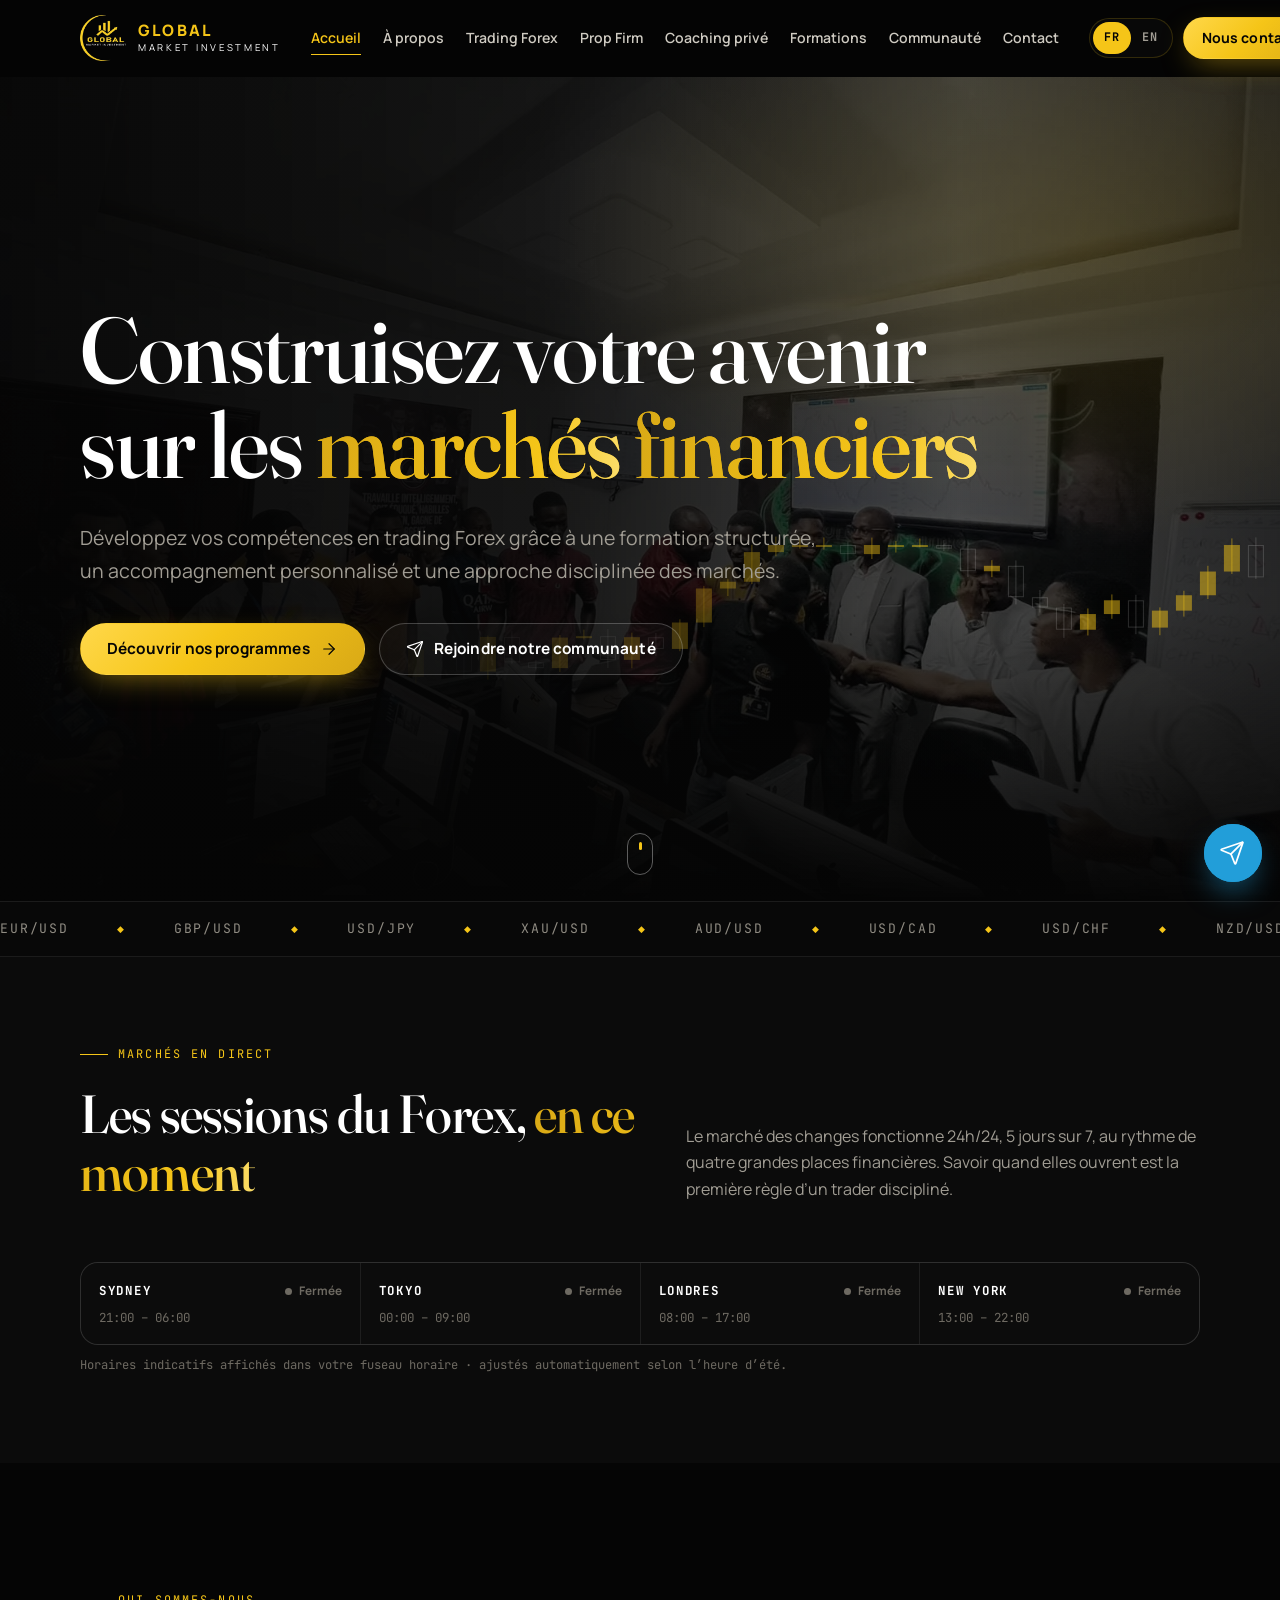
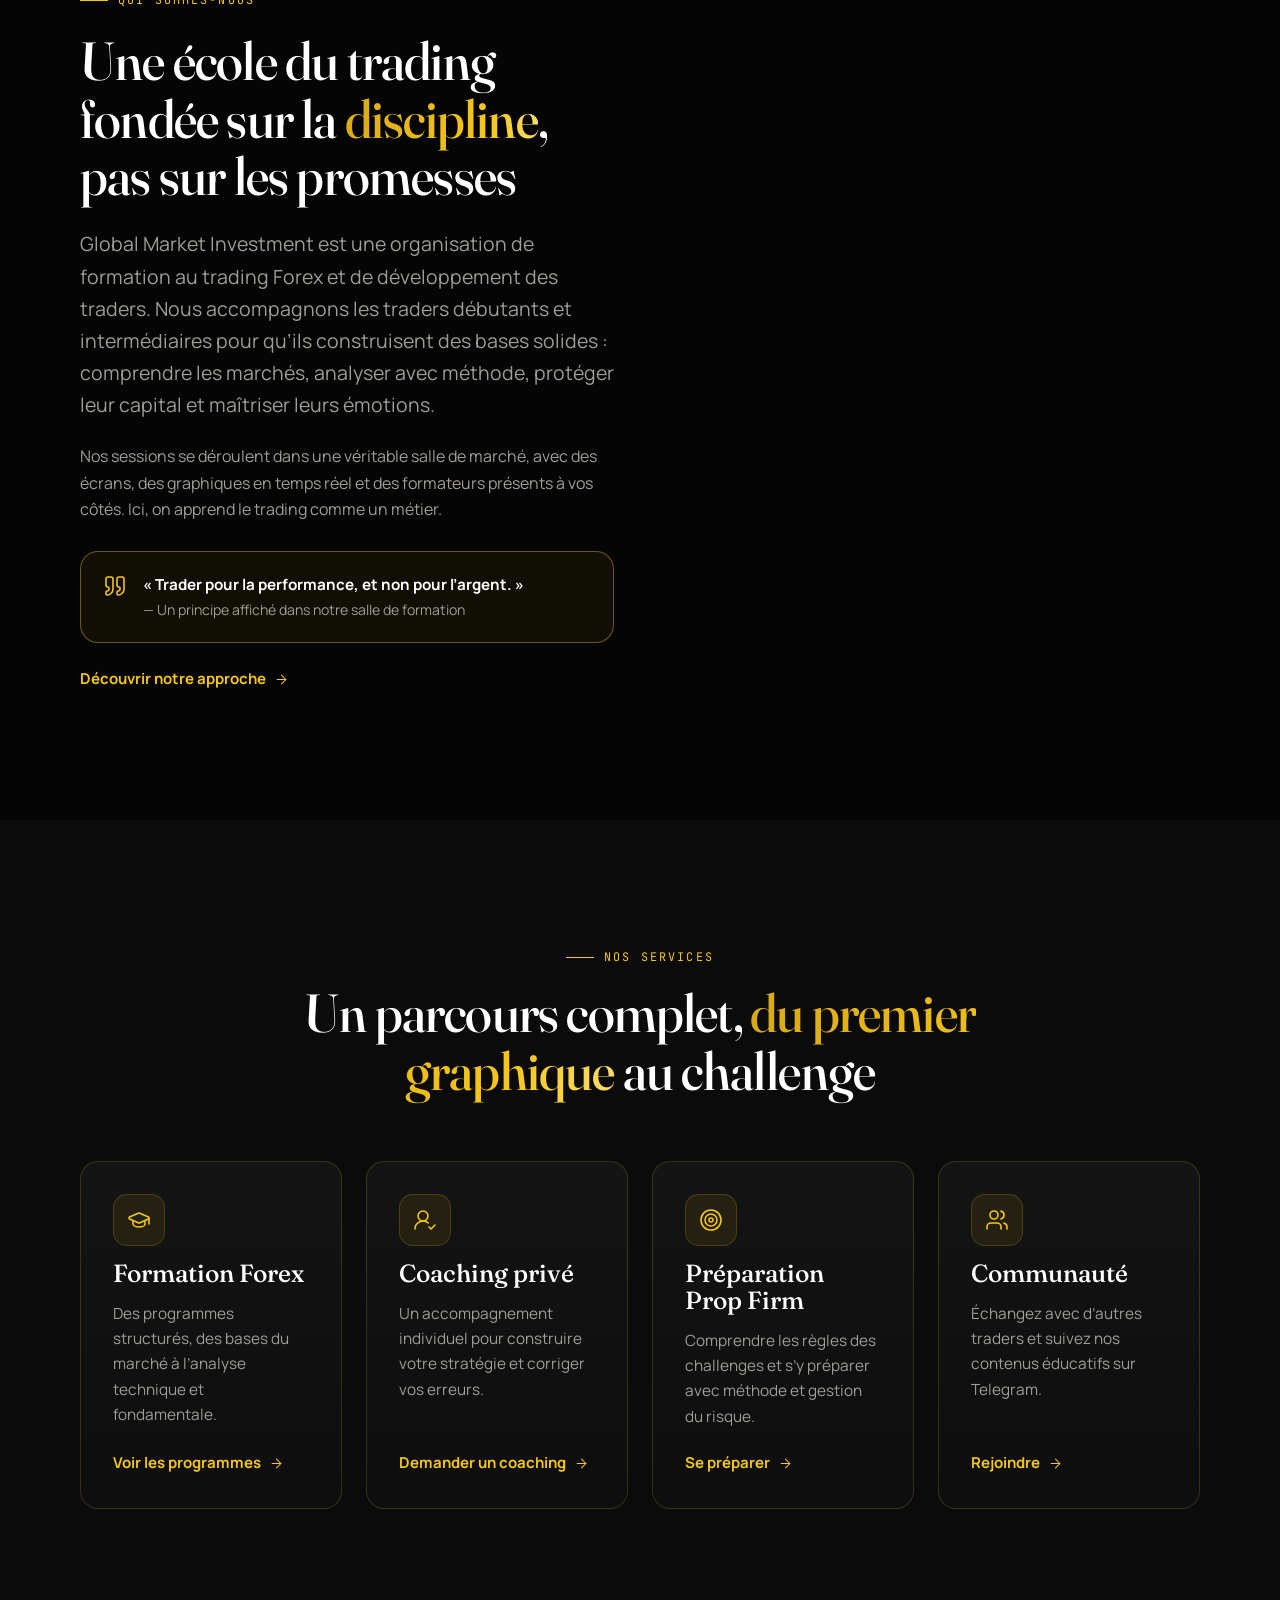
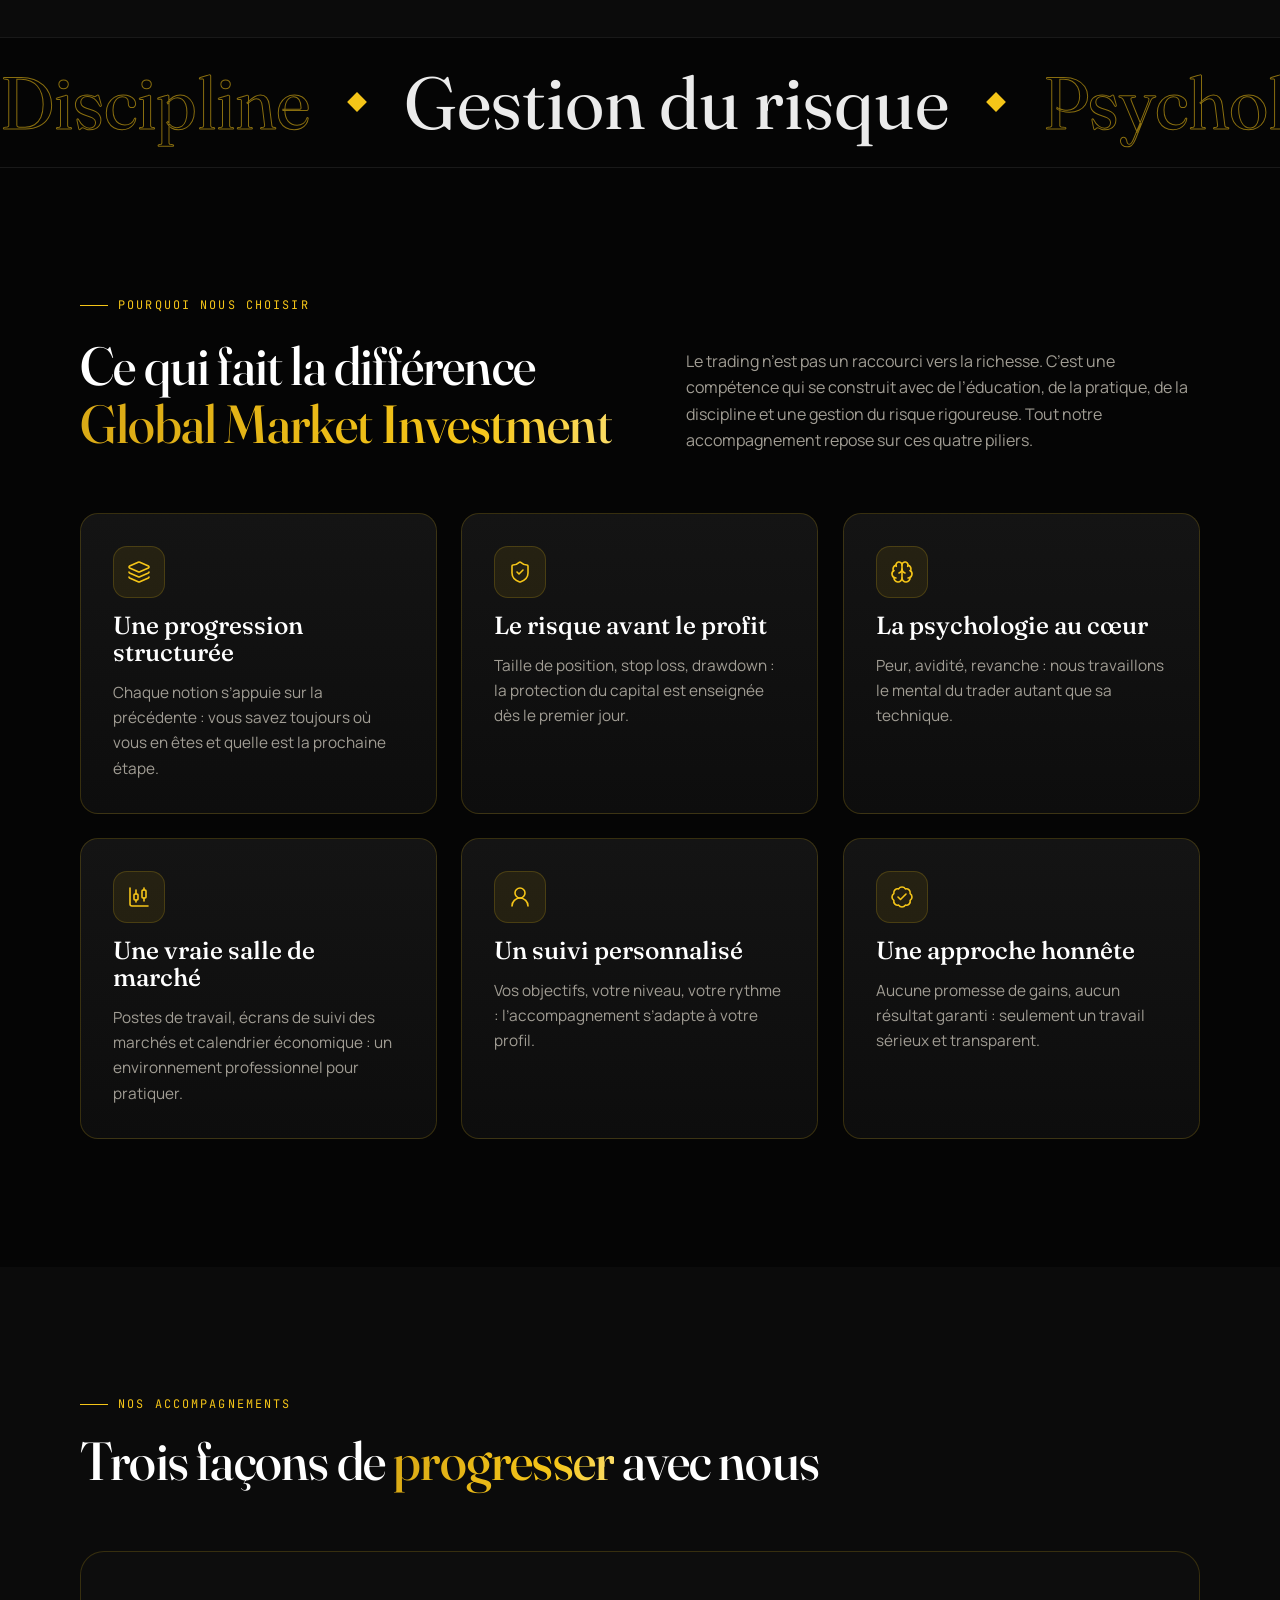
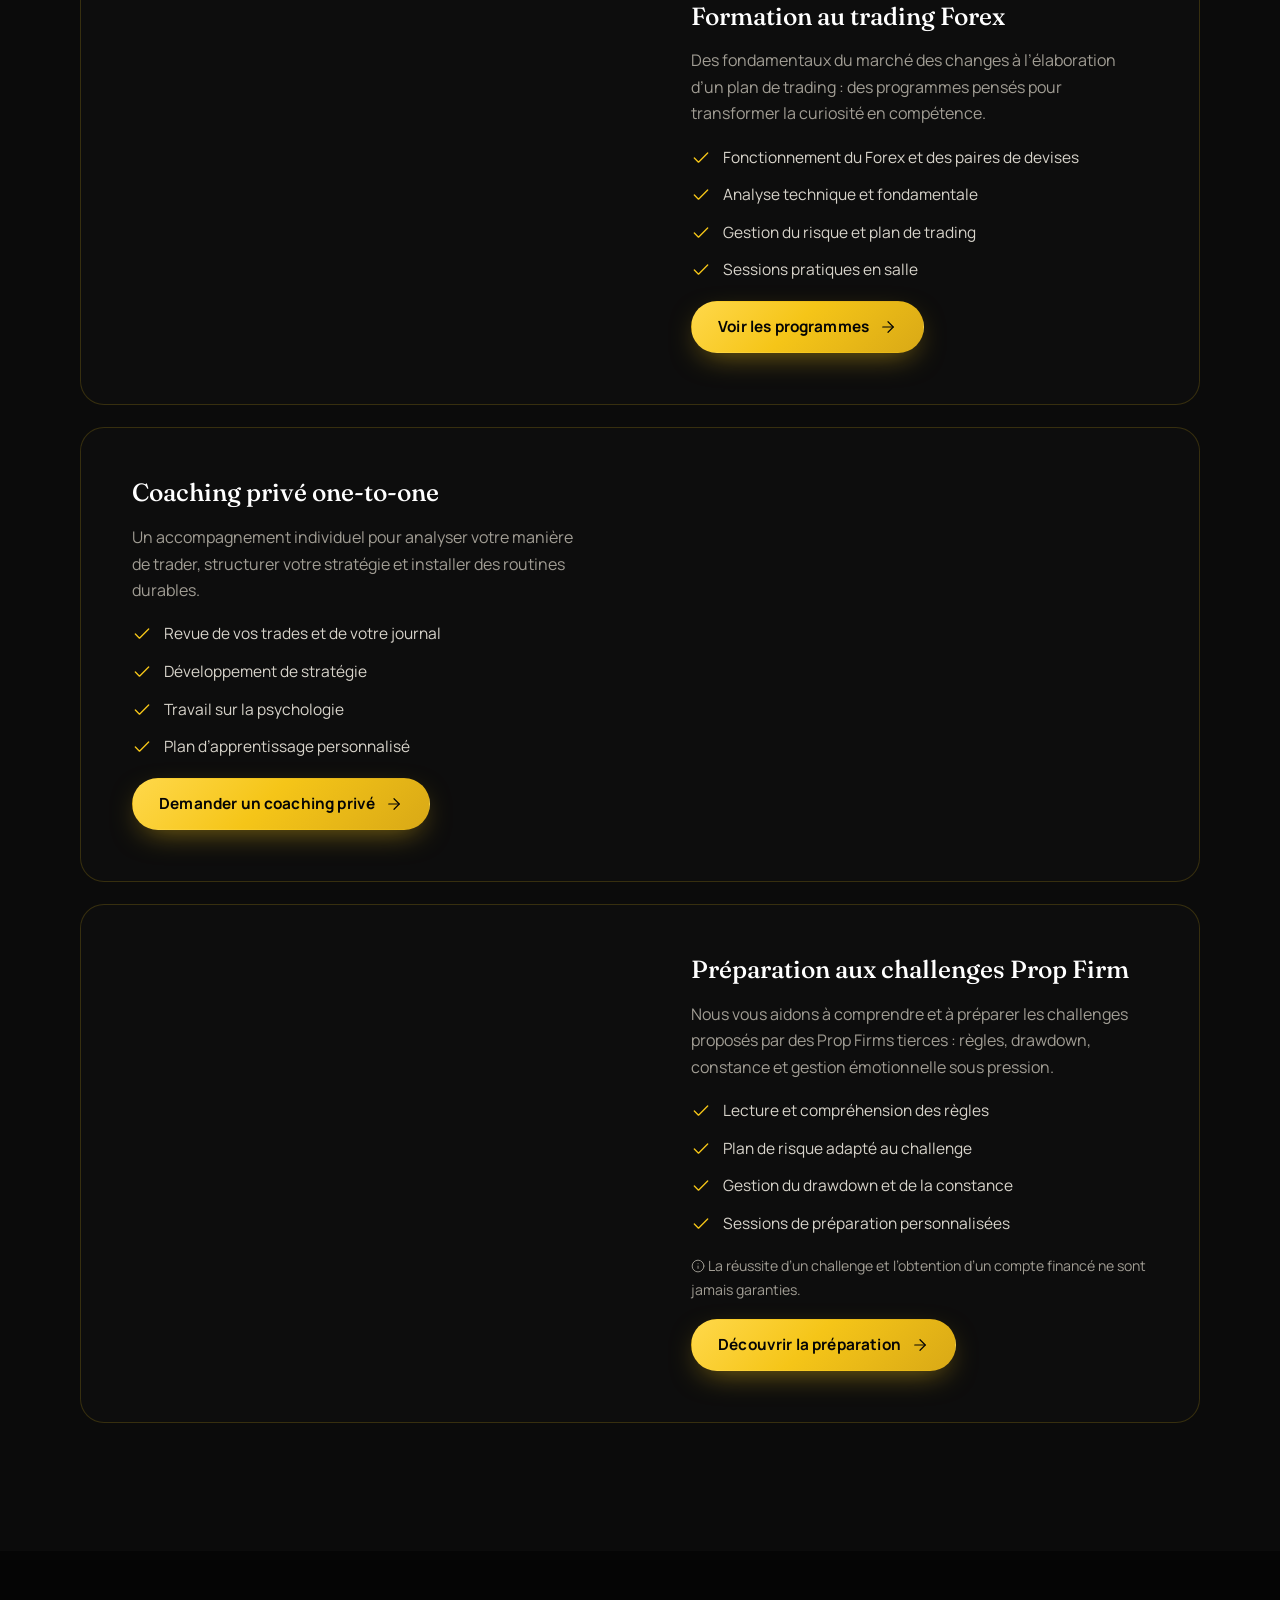
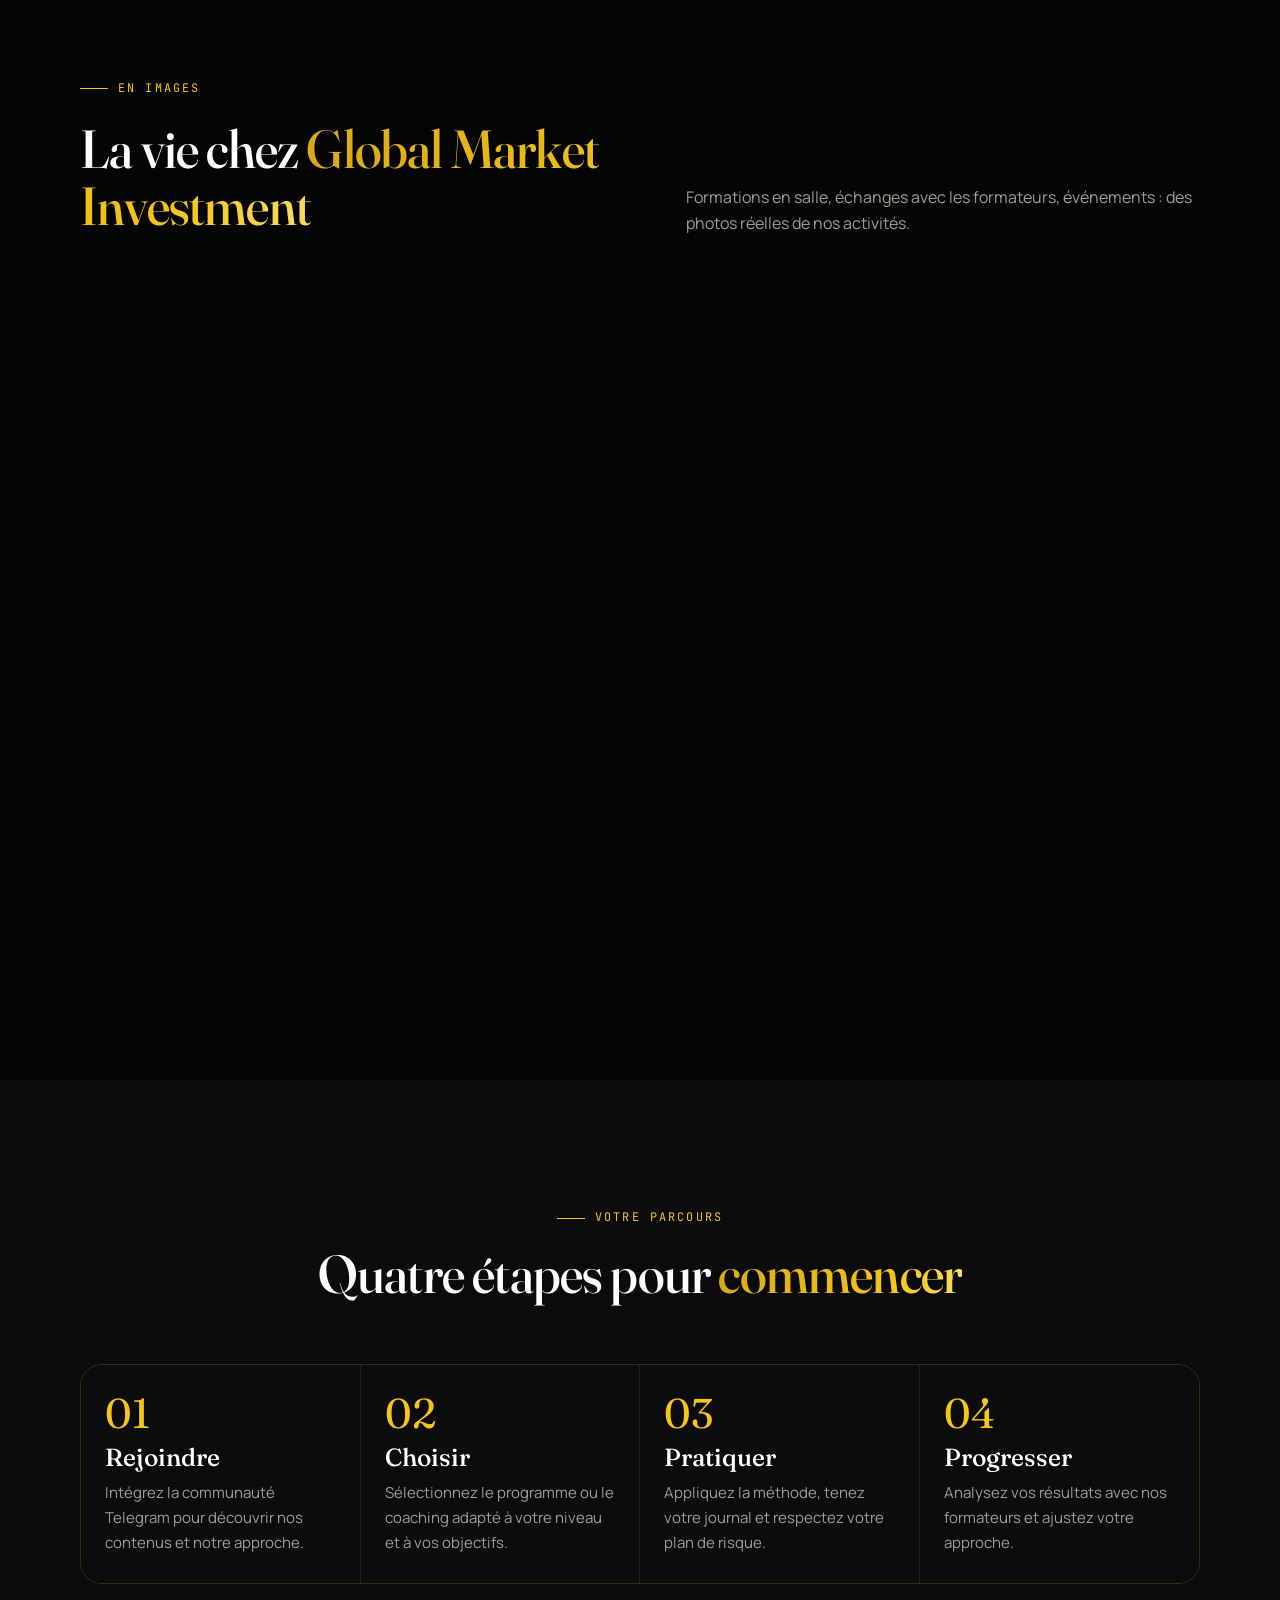
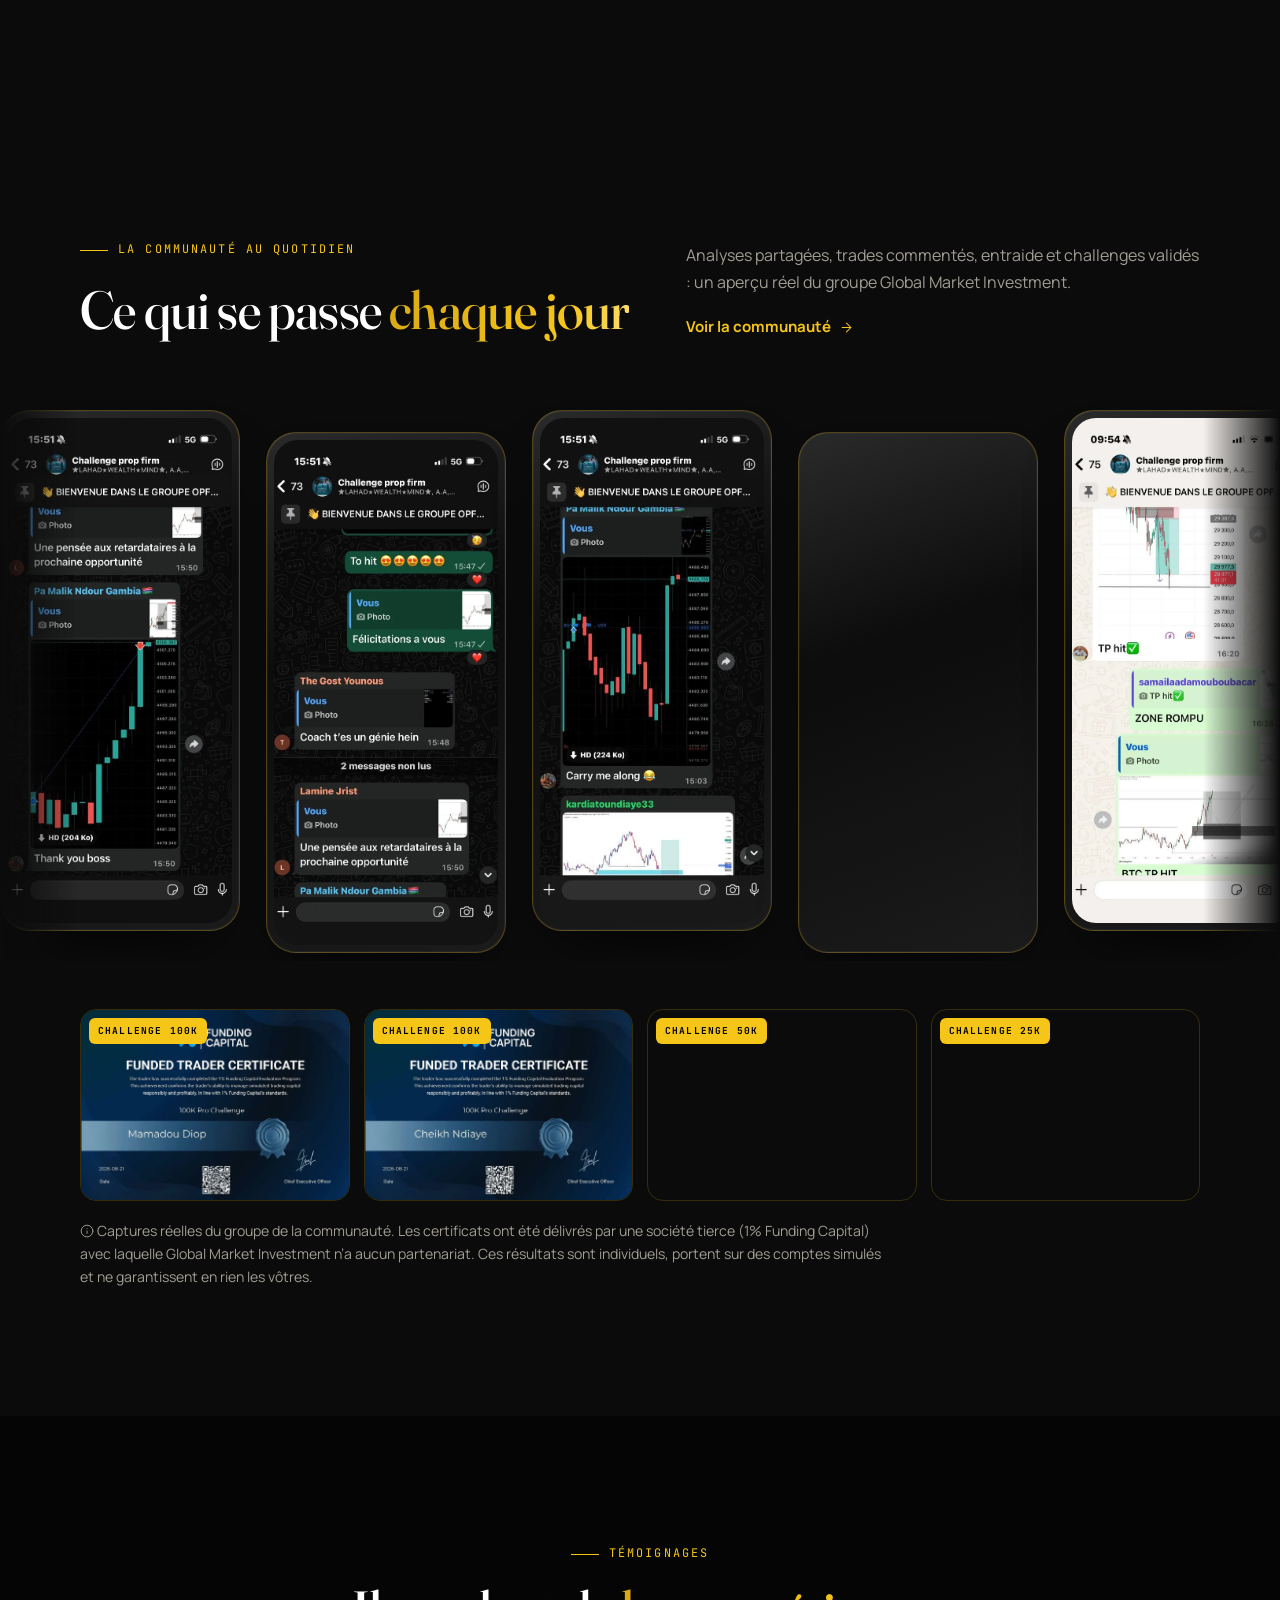
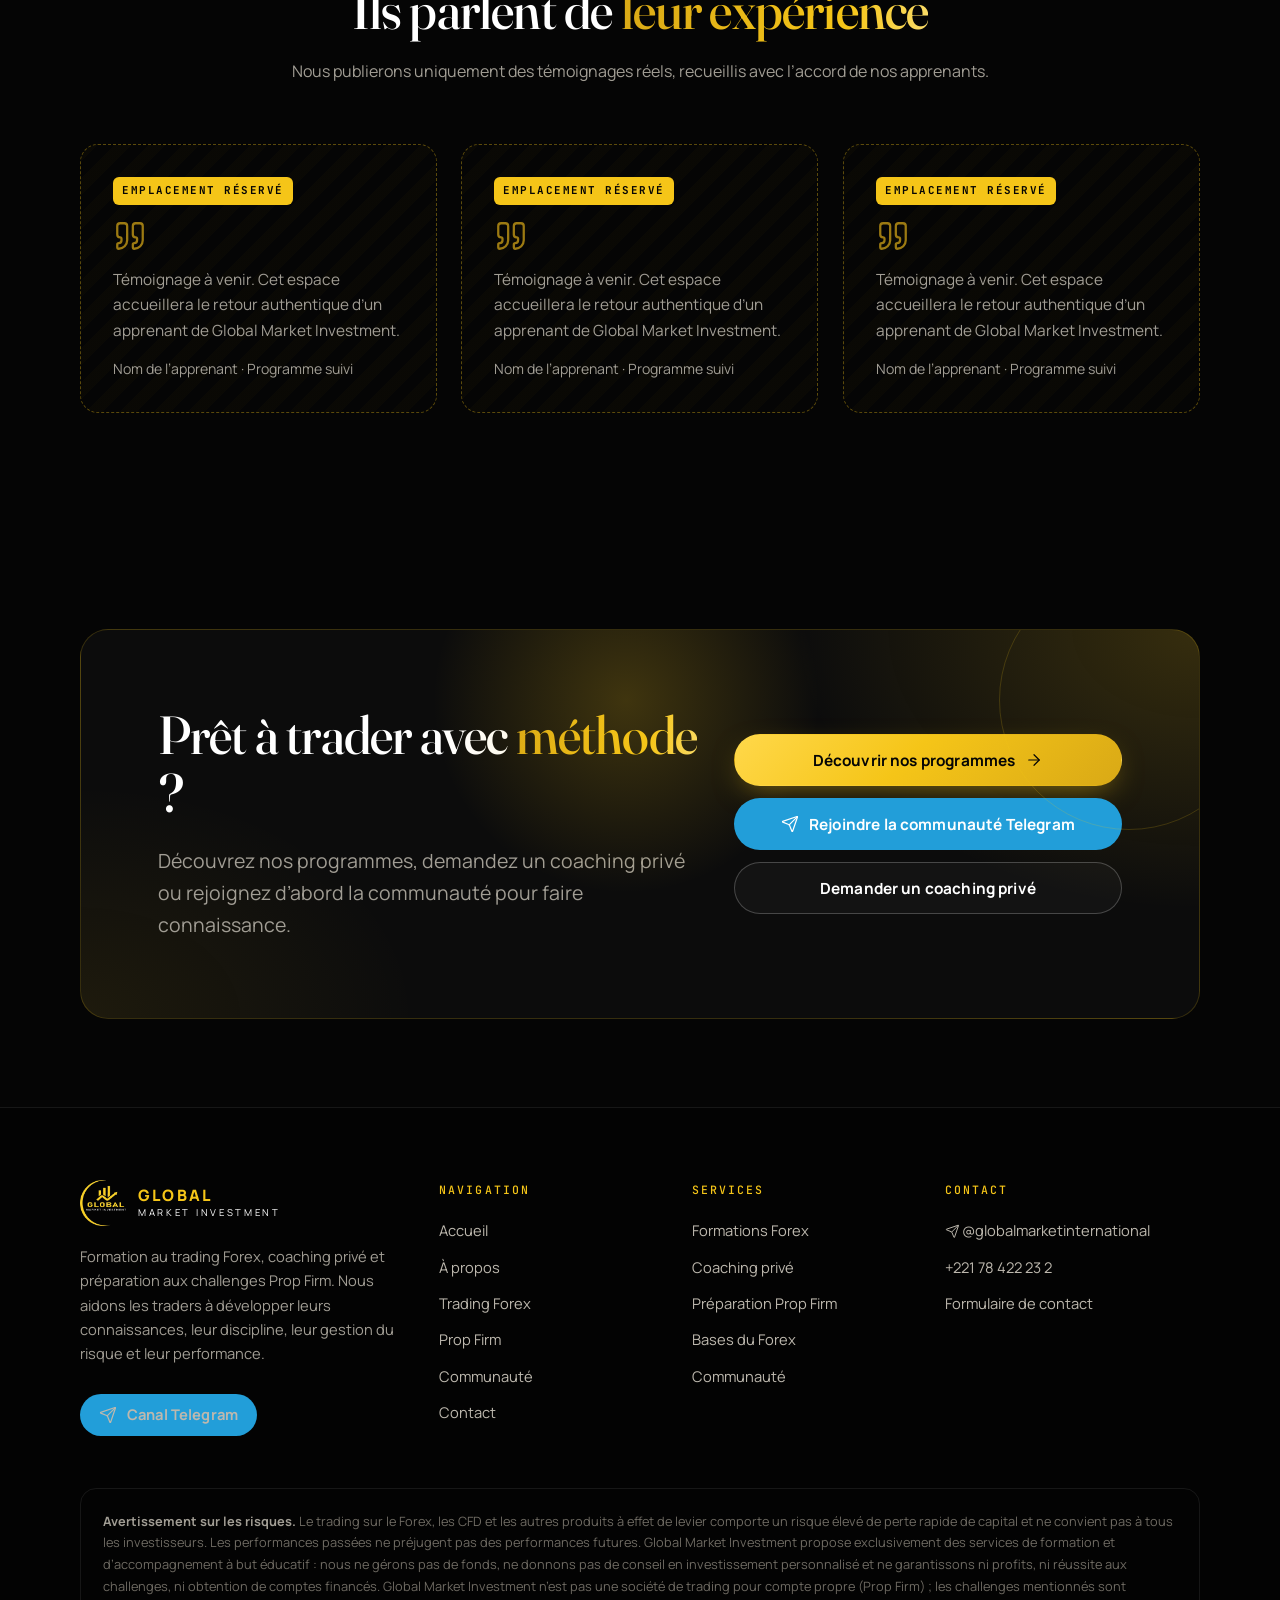
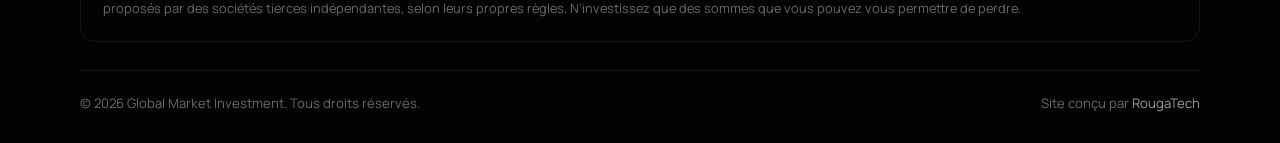
==== commit 767bca13: "Captures et certificats de la communauté sans floutage Noms, avatars et certificats affichés tels qu" ====
--- a/index.html
+++ b/index.html
@@ -321,7 +321,7 @@
   <div class="phones" aria-label="Captures du groupe"><div class="phones-track"><a class="phone" href="assets/img/communaute/chat1.webp" data-lightbox aria-label="Analyse partagée et trade validé" data-al-fr="Analyse partagée et trade validé" data-al-en="Shared analysis and a validated trade"><img src="assets/img/communaute/chat1.webp" width="589" height="1280" loading="lazy" decoding="async" alt="Analyse partagée et trade validé" data-alt-fr="Analyse partagée et trade validé" data-alt-en="Shared analysis and a validated trade"><span class="phone-cap"><span class="fr">Analyse partagée et trade validé</span><span class="en">Shared analysis and a validated trade</span></span></a><a class="phone" href="assets/img/communaute/chat2.webp" data-lightbox aria-label="Félicitations entre membres" data-al-fr="Félicitations entre membres" data-al-en="Members congratulating each other"><img src="assets/img/communaute/chat2.webp" width="589" height="1280" loading="lazy" decoding="async" alt="Félicitations entre membres" data-alt-fr="Félicitations entre membres" data-alt-en="Members congratulating each other"><span class="phone-cap"><span class="fr">Félicitations entre membres</span><span class="en">Members congratulating each other</span></span></a><a class="phone" href="assets/img/communaute/chat3.webp" data-lightbox aria-label="Entrée et objectif commentés" data-al-fr="Entrée et objectif commentés" data-al-en="Entry and target discussed"><img src="assets/img/communaute/chat3.webp" width="589" height="1280" loading="lazy" decoding="async" alt="Entrée et objectif commentés" data-alt-fr="Entrée et objectif commentés" data-alt-en="Entry and target discussed"><span class="phone-cap"><span class="fr">Entrée et objectif commentés</span><span class="en">Entry and target discussed</span></span></a><a class="phone" href="assets/img/communaute/chat4.webp" data-lightbox aria-label="Retour d’un membre sur sa journée" data-al-fr="Retour d’un membre sur sa journée" data-al-en="A member sharing his day"><img src="assets/img/communaute/chat4.webp" width="589" height="1280" loading="lazy" decoding="async" alt="Retour d’un membre sur sa journée" data-alt-fr="Retour d’un membre sur sa journée" data-alt-en="A member sharing his day"><span class="phone-cap"><span class="fr">Retour d’un membre sur sa journée</span><span class="en">A member sharing his day</span></span></a><a class="phone" href="assets/img/communaute/chat5.webp" data-lightbox aria-label="Objectif atteint sur une zone étudiée" data-al-fr="Objectif atteint sur une zone étudiée" data-al-en="Target reached on a studied zone"><img src="assets/img/communaute/chat5.webp" width="589" height="1280" loading="lazy" decoding="async" alt="Objectif atteint sur une zone étudiée" data-alt-fr="Objectif atteint sur une zone étudiée" data-alt-en="Target reached on a studied zone"><span class="phone-cap"><span class="fr">Objectif atteint sur une zone étudiée</span><span class="en">Target reached on a studied zone</span></span></a><a class="phone" href="assets/img/communaute/chat6.webp" data-lightbox aria-label="Entraide et bonne humeur" data-al-fr="Entraide et bonne humeur" data-al-en="Support and good spirits"><img src="assets/img/communaute/chat6.webp" width="589" height="1280" loading="lazy" decoding="async" alt="Entraide et bonne humeur" data-alt-fr="Entraide et bonne humeur" data-alt-en="Support and good spirits"><span class="phone-cap"><span class="fr">Entraide et bonne humeur</span><span class="en">Support and good spirits</span></span></a><a class="phone" href="assets/img/communaute/chat1.webp" data-lightbox tabindex="-1" aria-hidden="true" aria-label="Analyse partagée et trade validé" data-al-fr="Analyse partagée et trade validé" data-al-en="Shared analysis and a validated trade"><img src="assets/img/communaute/chat1.webp" width="589" height="1280" loading="lazy" decoding="async" alt="Analyse partagée et trade validé" data-alt-fr="Analyse partagée et trade validé" data-alt-en="Shared analysis and a validated trade"><span class="phone-cap"><span class="fr">Analyse partagée et trade validé</span><span class="en">Shared analysis and a validated trade</span></span></a><a class="phone" href="assets/img/communaute/chat2.webp" data-lightbox tabindex="-1" aria-hidden="true" aria-label="Félicitations entre membres" data-al-fr="Félicitations entre membres" data-al-en="Members congratulating each other"><img src="assets/img/communaute/chat2.webp" width="589" height="1280" loading="lazy" decoding="async" alt="Félicitations entre membres" data-alt-fr="Félicitations entre membres" data-alt-en="Members congratulating each other"><span class="phone-cap"><span class="fr">Félicitations entre membres</span><span class="en">Members congratulating each other</span></span></a><a class="phone" href="assets/img/communaute/chat3.webp" data-lightbox tabindex="-1" aria-hidden="true" aria-label="Entrée et objectif commentés" data-al-fr="Entrée et objectif commentés" data-al-en="Entry and target discussed"><img src="assets/img/communaute/chat3.webp" width="589" height="1280" loading="lazy" decoding="async" alt="Entrée et objectif commentés" data-alt-fr="Entrée et objectif commentés" data-alt-en="Entry and target discussed"><span class="phone-cap"><span class="fr">Entrée et objectif commentés</span><span class="en">Entry and target discussed</span></span></a><a class="phone" href="assets/img/communaute/chat4.webp" data-lightbox tabindex="-1" aria-hidden="true" aria-label="Retour d’un membre sur sa journée" data-al-fr="Retour d’un membre sur sa journée" data-al-en="A member sharing his day"><img src="assets/img/communaute/chat4.webp" width="589" height="1280" loading="lazy" decoding="async" alt="Retour d’un membre sur sa journée" data-alt-fr="Retour d’un membre sur sa journée" data-alt-en="A member sharing his day"><span class="phone-cap"><span class="fr">Retour d’un membre sur sa journée</span><span class="en">A member sharing his day</span></span></a><a class="phone" href="assets/img/communaute/chat5.webp" data-lightbox tabindex="-1" aria-hidden="true" aria-label="Objectif atteint sur une zone étudiée" data-al-fr="Objectif atteint sur une zone étudiée" data-al-en="Target reached on a studied zone"><img src="assets/img/communaute/chat5.webp" width="589" height="1280" loading="lazy" decoding="async" alt="Objectif atteint sur une zone étudiée" data-alt-fr="Objectif atteint sur une zone étudiée" data-alt-en="Target reached on a studied zone"><span class="phone-cap"><span class="fr">Objectif atteint sur une zone étudiée</span><span class="en">Target reached on a studied zone</span></span></a><a class="phone" href="assets/img/communaute/chat6.webp" data-lightbox tabindex="-1" aria-hidden="true" aria-label="Entraide et bonne humeur" data-al-fr="Entraide et bonne humeur" data-al-en="Support and good spirits"><img src="assets/img/communaute/chat6.webp" width="589" height="1280" loading="lazy" decoding="async" alt="Entraide et bonne humeur" data-alt-fr="Entraide et bonne humeur" data-alt-en="Support and good spirits"><span class="phone-cap"><span class="fr">Entraide et bonne humeur</span><span class="en">Support and good spirits</span></span></a></div></div>
   <div class="wrap mt-l">
     <div class="certs small"><a class="cert rv" href="assets/img/communaute/cert1.webp" data-lightbox aria-label="Certificat 100K"><img src="assets/img/communaute/cert1.webp" width="1100" height="778" loading="lazy" decoding="async" alt="Certificat de trader financé, challenge 100K" data-alt-fr="Certificat de trader financé, challenge 100K" data-alt-en="Funded trader certificate, 100K challenge"><span class="cert-tag"><span class="fr">Challenge</span><span class="en">Challenge</span> 100K</span></a><a class="cert rv" href="assets/img/communaute/cert2.webp" data-lightbox aria-label="Certificat 100K"><img src="assets/img/communaute/cert2.webp" width="1100" height="778" loading="lazy" decoding="async" alt="Certificat de trader financé, challenge 100K" data-alt-fr="Certificat de trader financé, challenge 100K" data-alt-en="Funded trader certificate, 100K challenge"><span class="cert-tag"><span class="fr">Challenge</span><span class="en">Challenge</span> 100K</span></a><a class="cert rv" href="assets/img/communaute/cert3.webp" data-lightbox aria-label="Certificat 50K"><img src="assets/img/communaute/cert3.webp" width="1100" height="778" loading="lazy" decoding="async" alt="Certificat de trader financé, challenge 50K" data-alt-fr="Certificat de trader financé, challenge 50K" data-alt-en="Funded trader certificate, 50K challenge"><span class="cert-tag"><span class="fr">Challenge</span><span class="en">Challenge</span> 50K</span></a><a class="cert rv" href="assets/img/communaute/cert4.webp" data-lightbox aria-label="Certificat 25K"><img src="assets/img/communaute/cert4.webp" width="1100" height="778" loading="lazy" decoding="async" alt="Certificat de trader financé, challenge 25K" data-alt-fr="Certificat de trader financé, challenge 25K" data-alt-en="Funded trader certificate, 25K challenge"><span class="cert-tag"><span class="fr">Challenge</span><span class="en">Challenge</span> 25K</span></a></div>
-    <p class="small muted proof-note"><svg class="ico" aria-hidden="true"><use href="#i-info"/></svg> <span class="fr">Captures réelles du groupe de la communauté ; noms, photos et numéros floutés. Les certificats ont été délivrés par une société tierce (1% Funding Capital) avec laquelle Global Market Investment n’a aucun partenariat. Ces résultats sont individuels, portent sur des comptes simulés et ne garantissent en rien les vôtres.</span><span class="en">Real screenshots from the community group; names, photos and numbers blurred. The certificates were issued by a third-party company (1% Funding Capital) with which Global Market Investment has no partnership. These results are individual, relate to simulated accounts and in no way guarantee yours.</span></p>
+    <p class="small muted proof-note"><svg class="ico" aria-hidden="true"><use href="#i-info"/></svg> <span class="fr">Captures réelles du groupe de la communauté. Les certificats ont été délivrés par une société tierce (1% Funding Capital) avec laquelle Global Market Investment n’a aucun partenariat. Ces résultats sont individuels, portent sur des comptes simulés et ne garantissent en rien les vôtres.</span><span class="en">Real screenshots from the community group. The certificates were issued by a third-party company (1% Funding Capital) with which Global Market Investment has no partnership. These results are individual, relate to simulated accounts and in no way guarantee yours.</span></p>
   </div>
 </section>
 
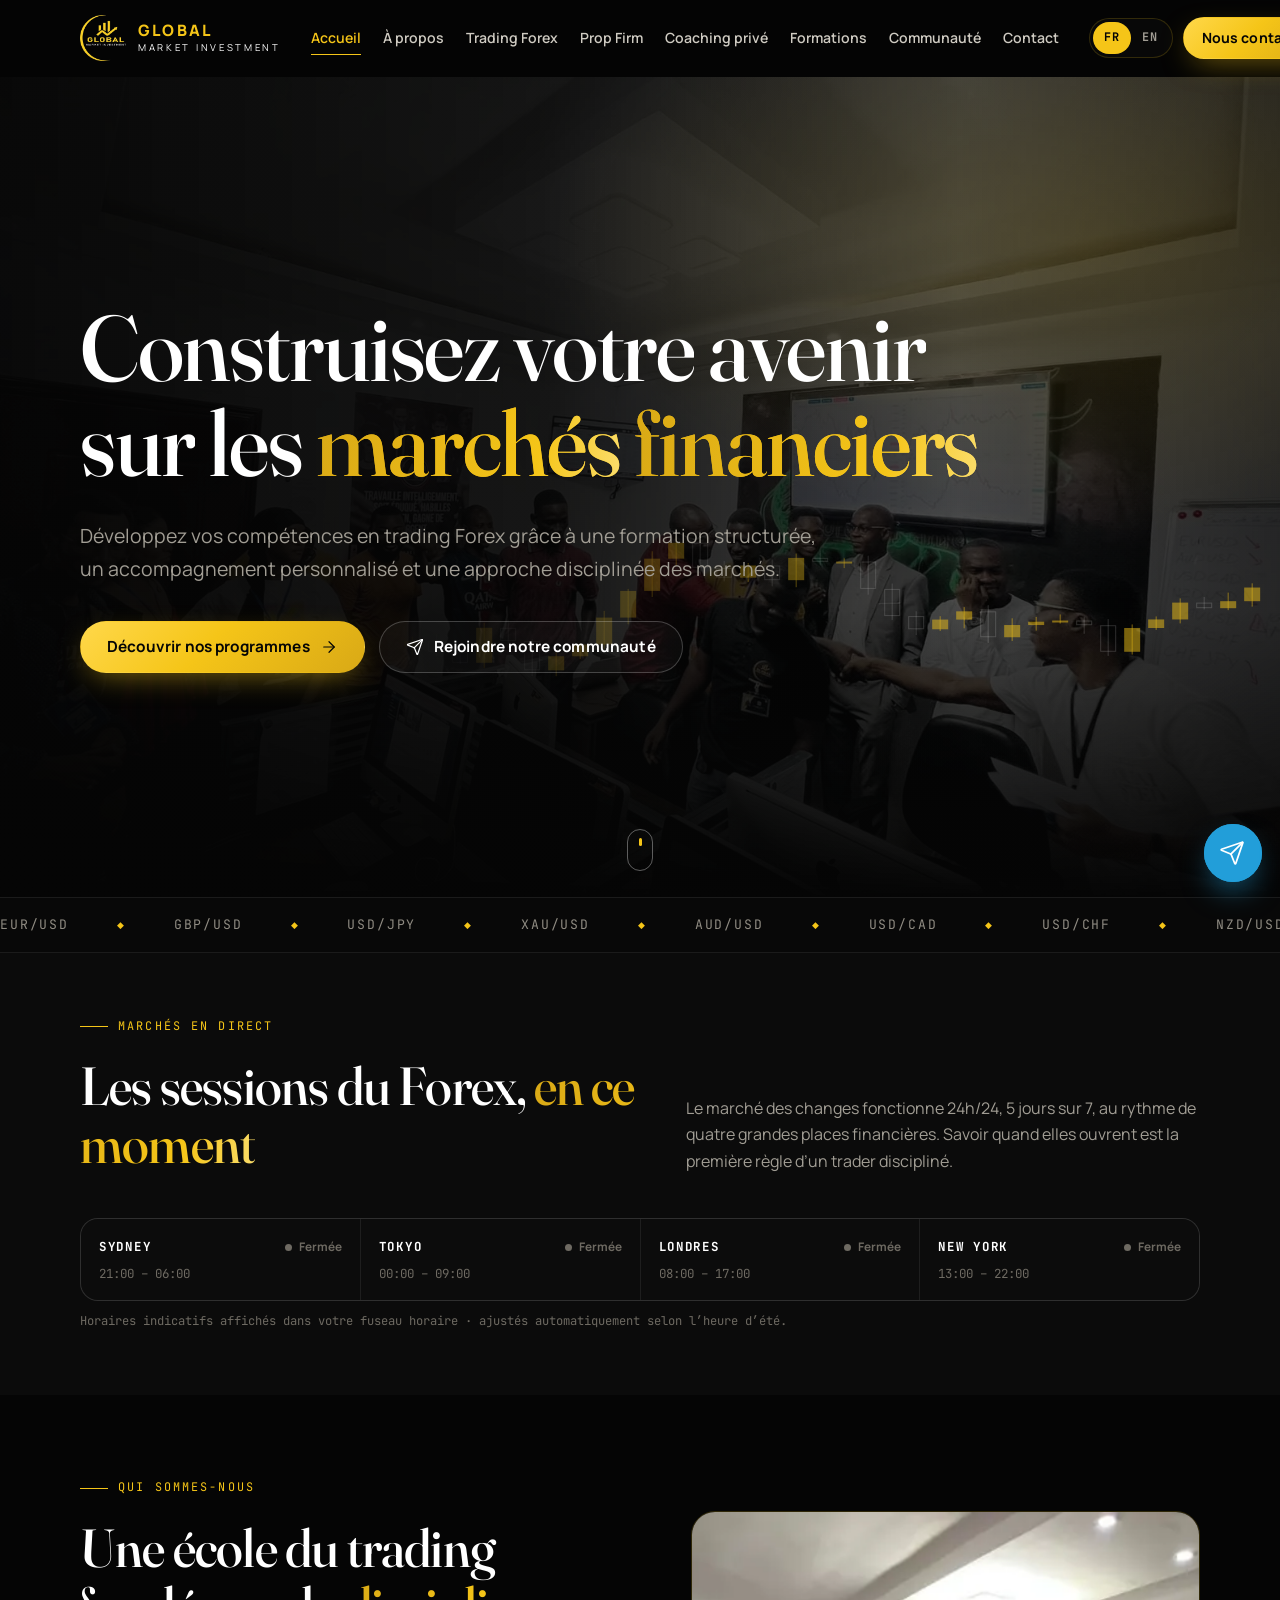
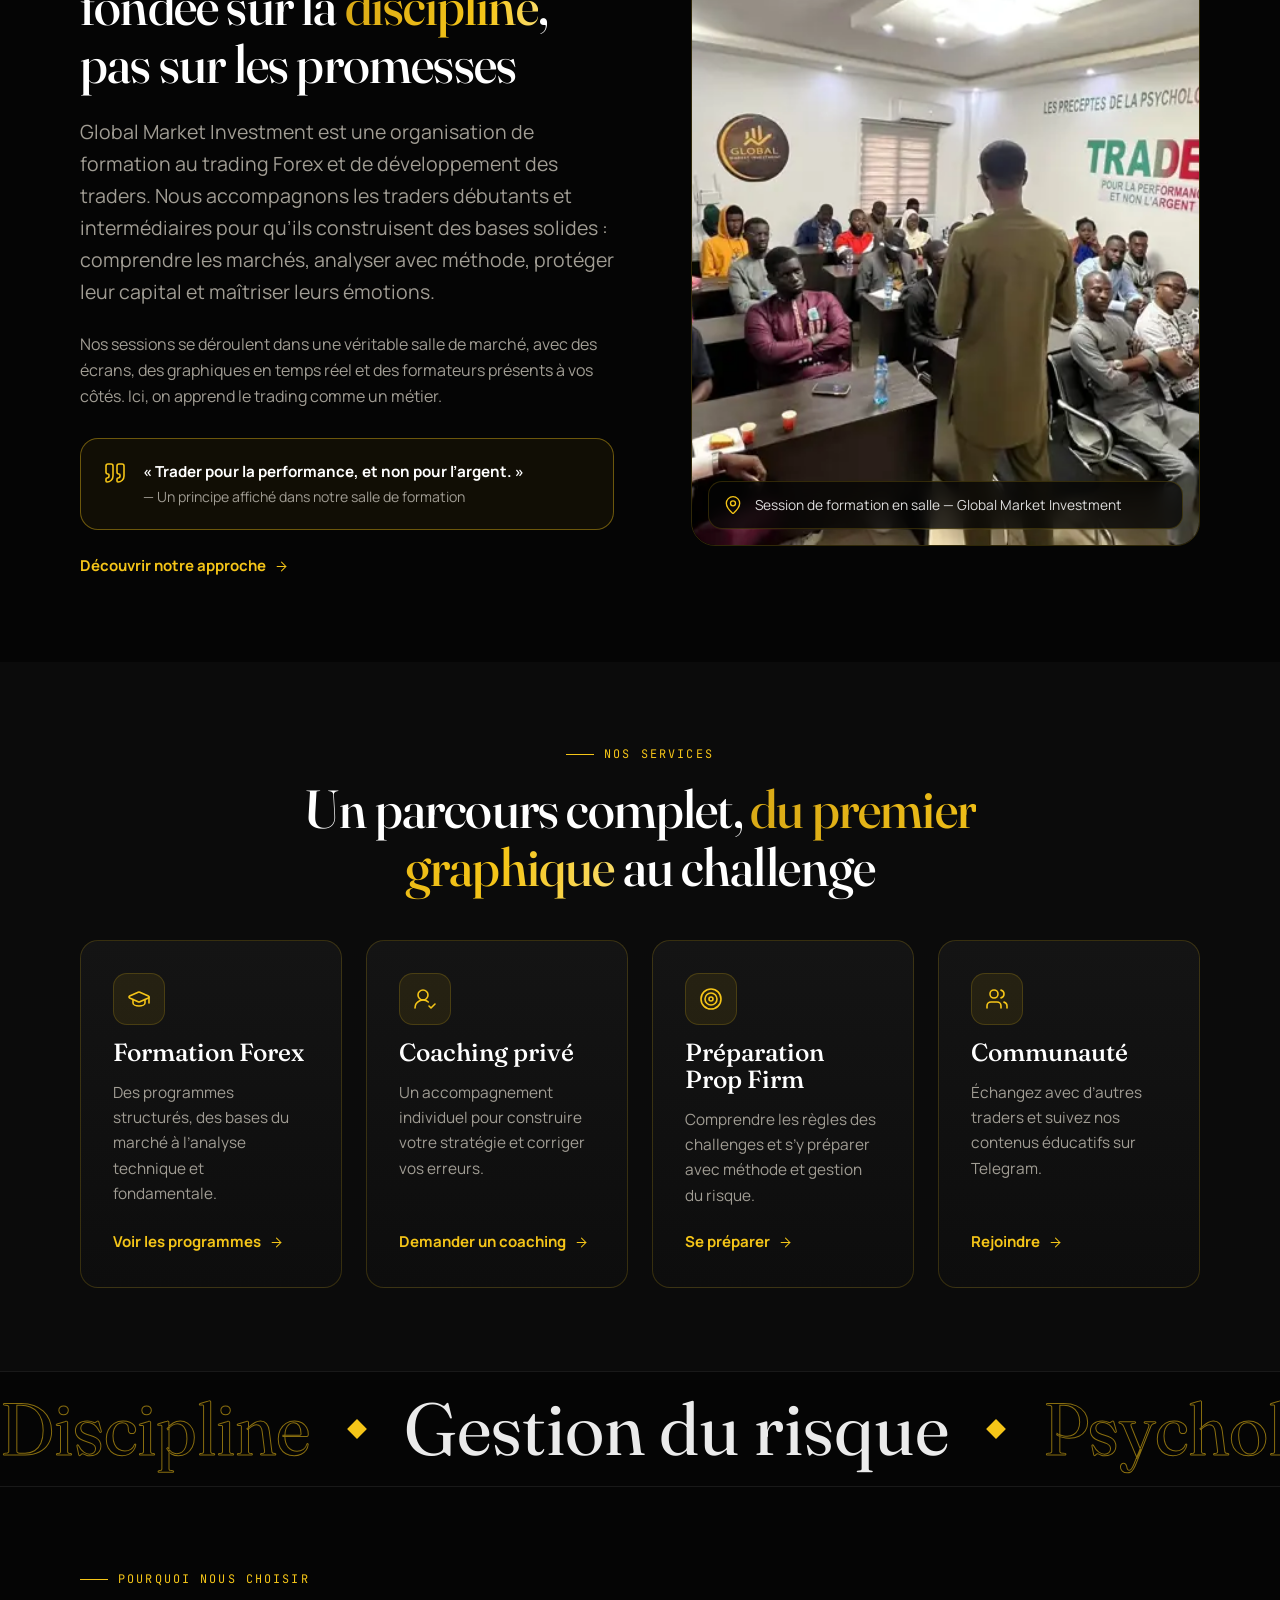
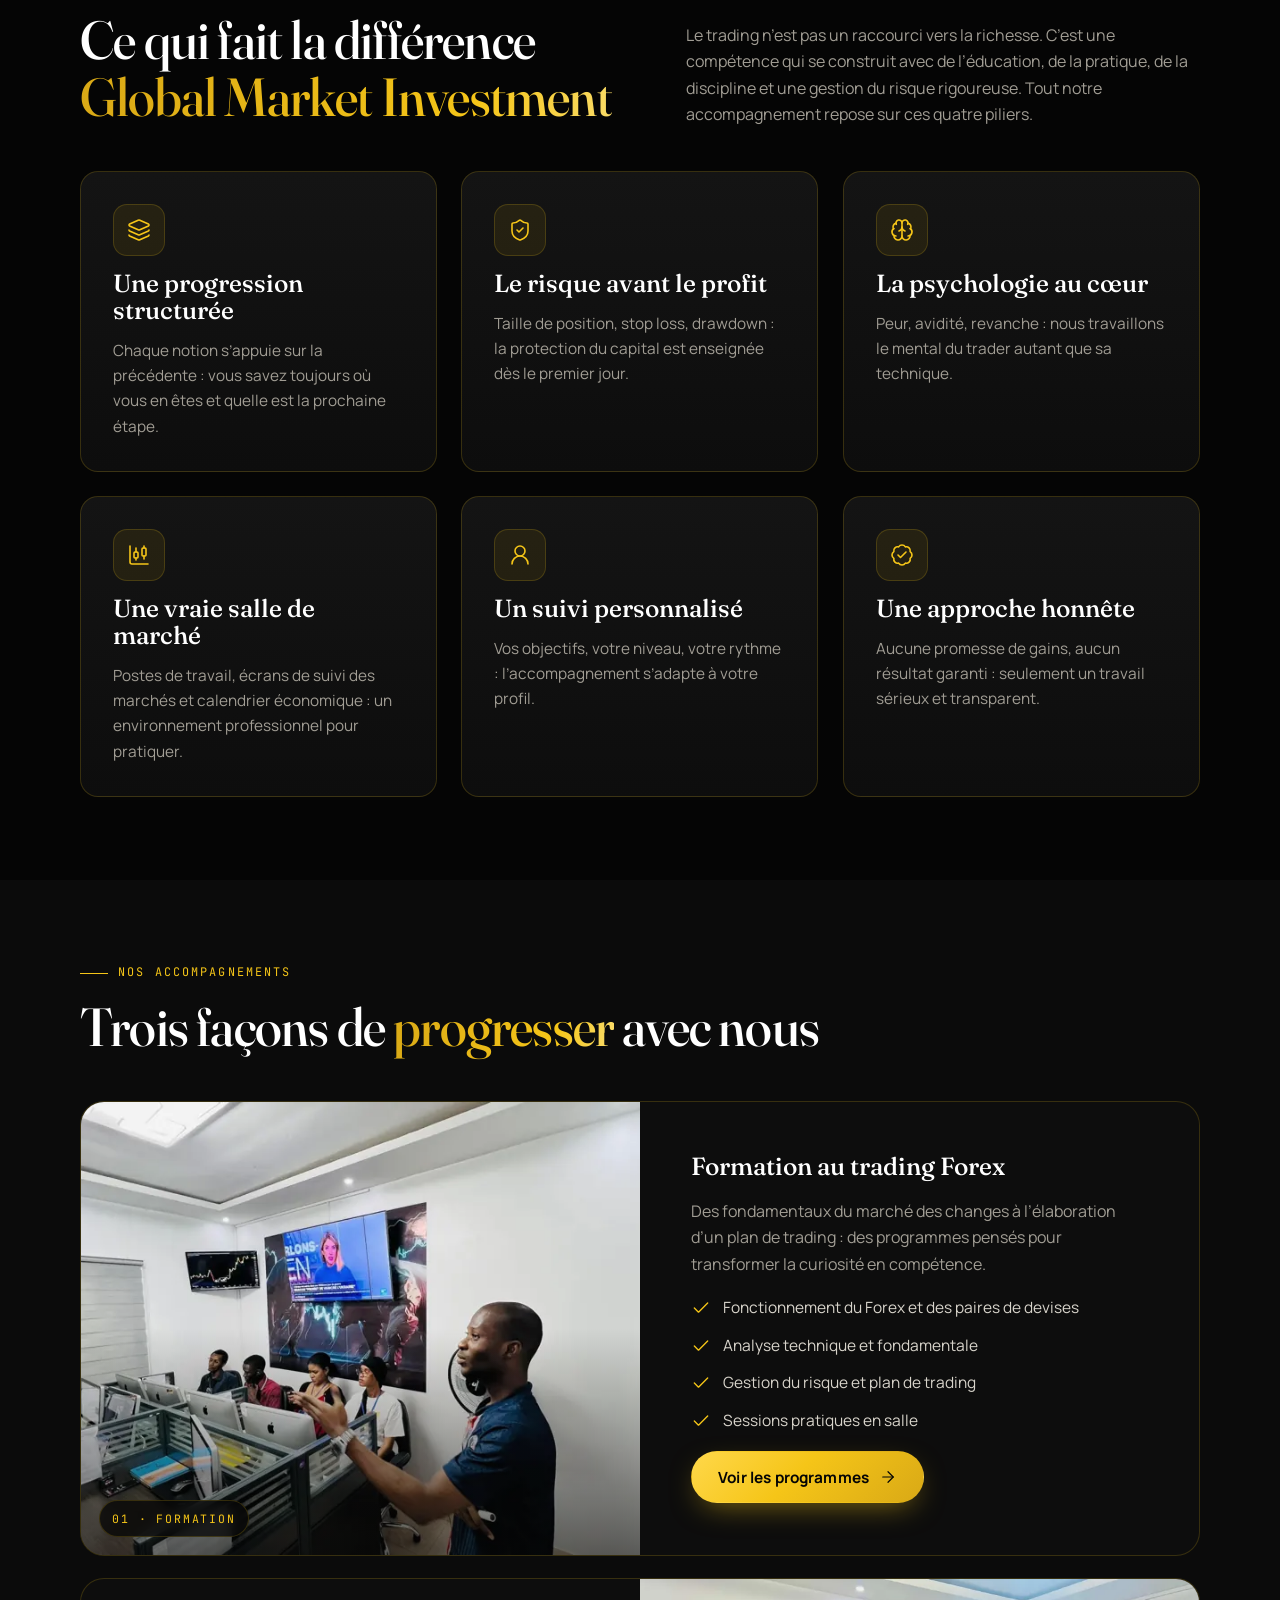
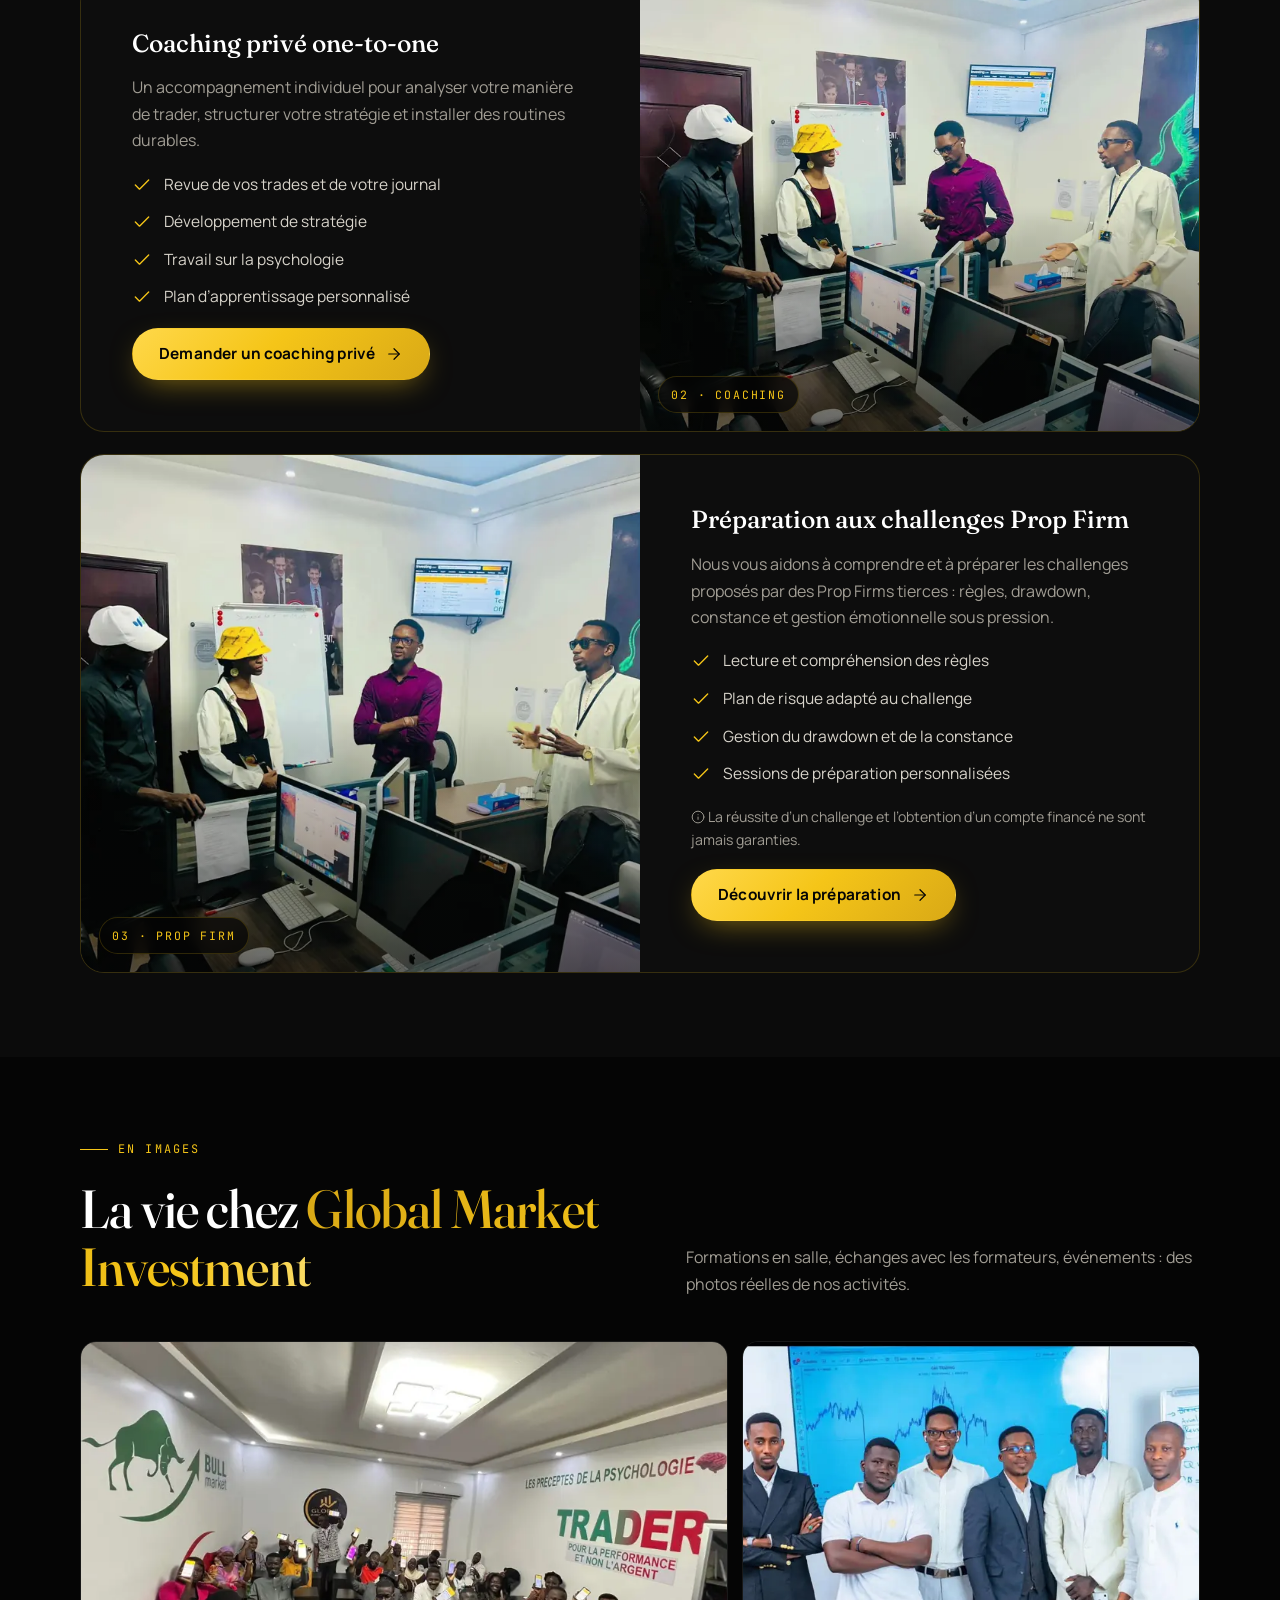
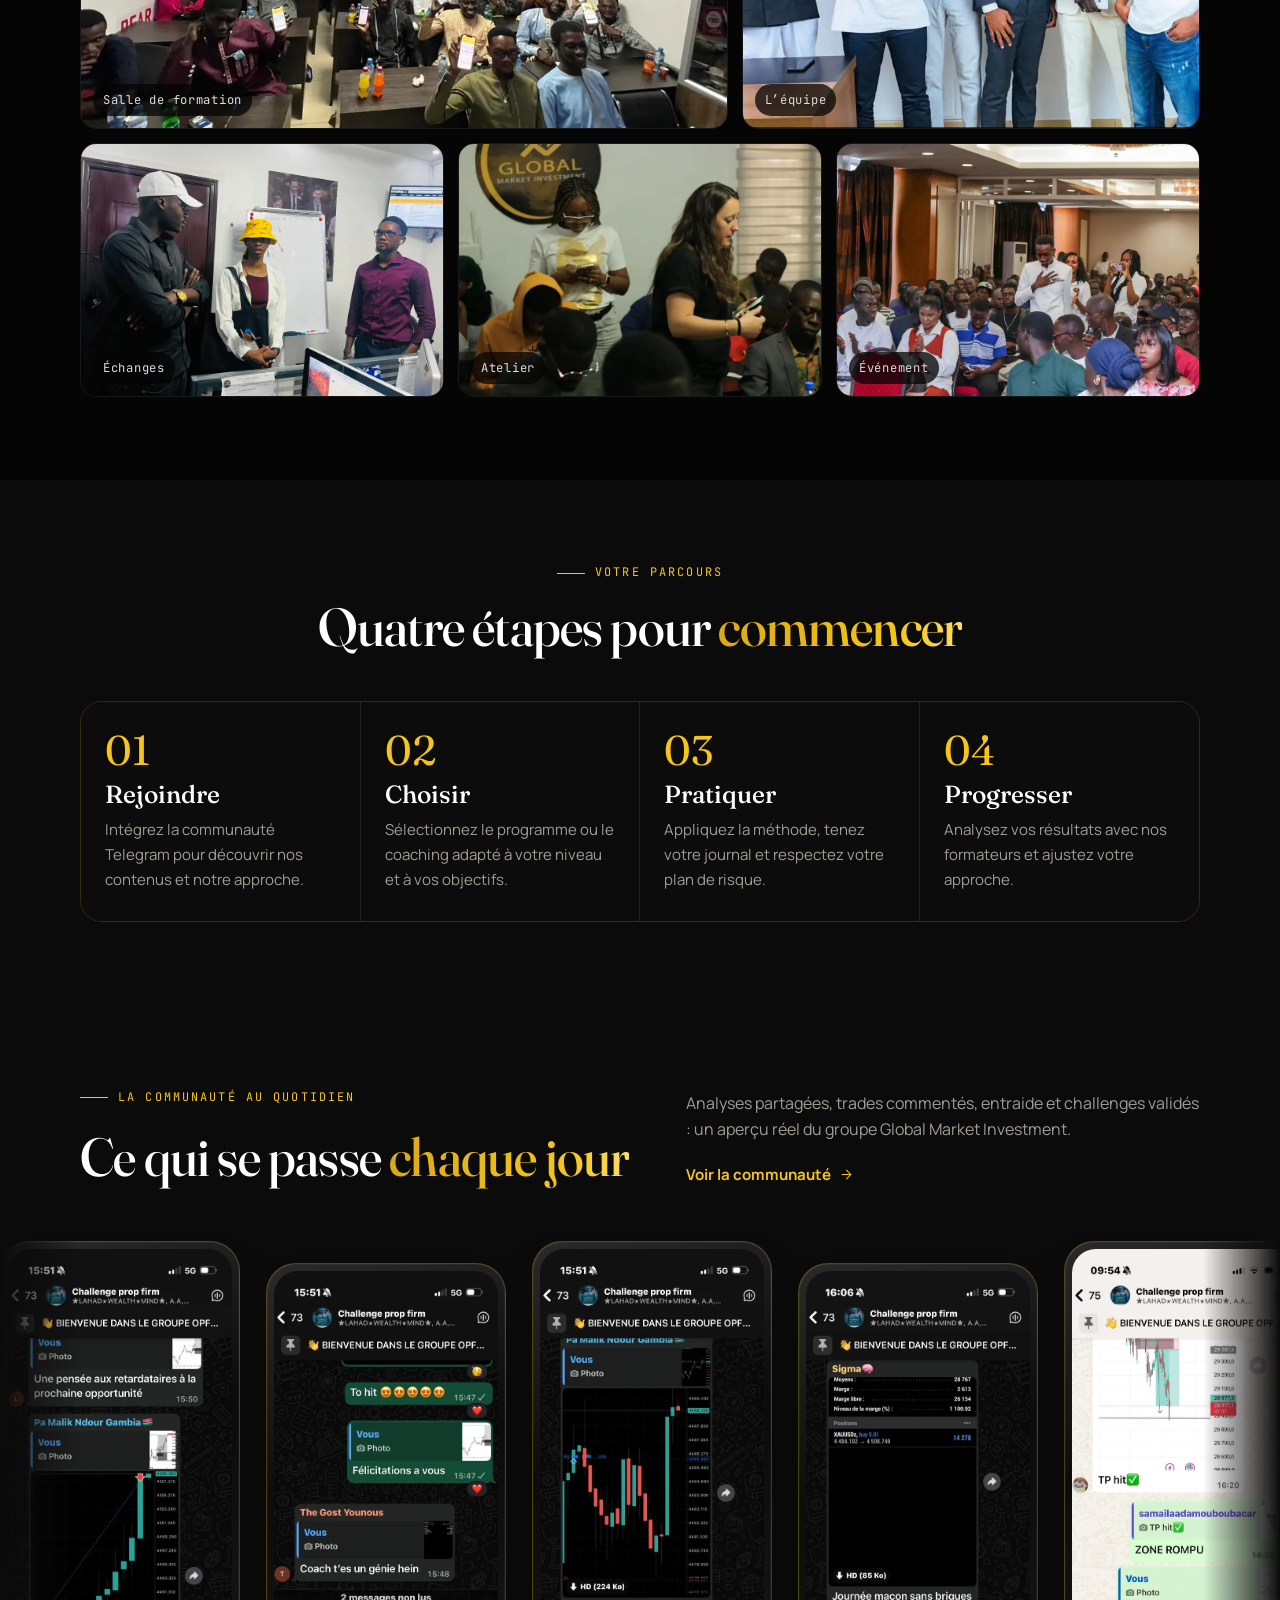
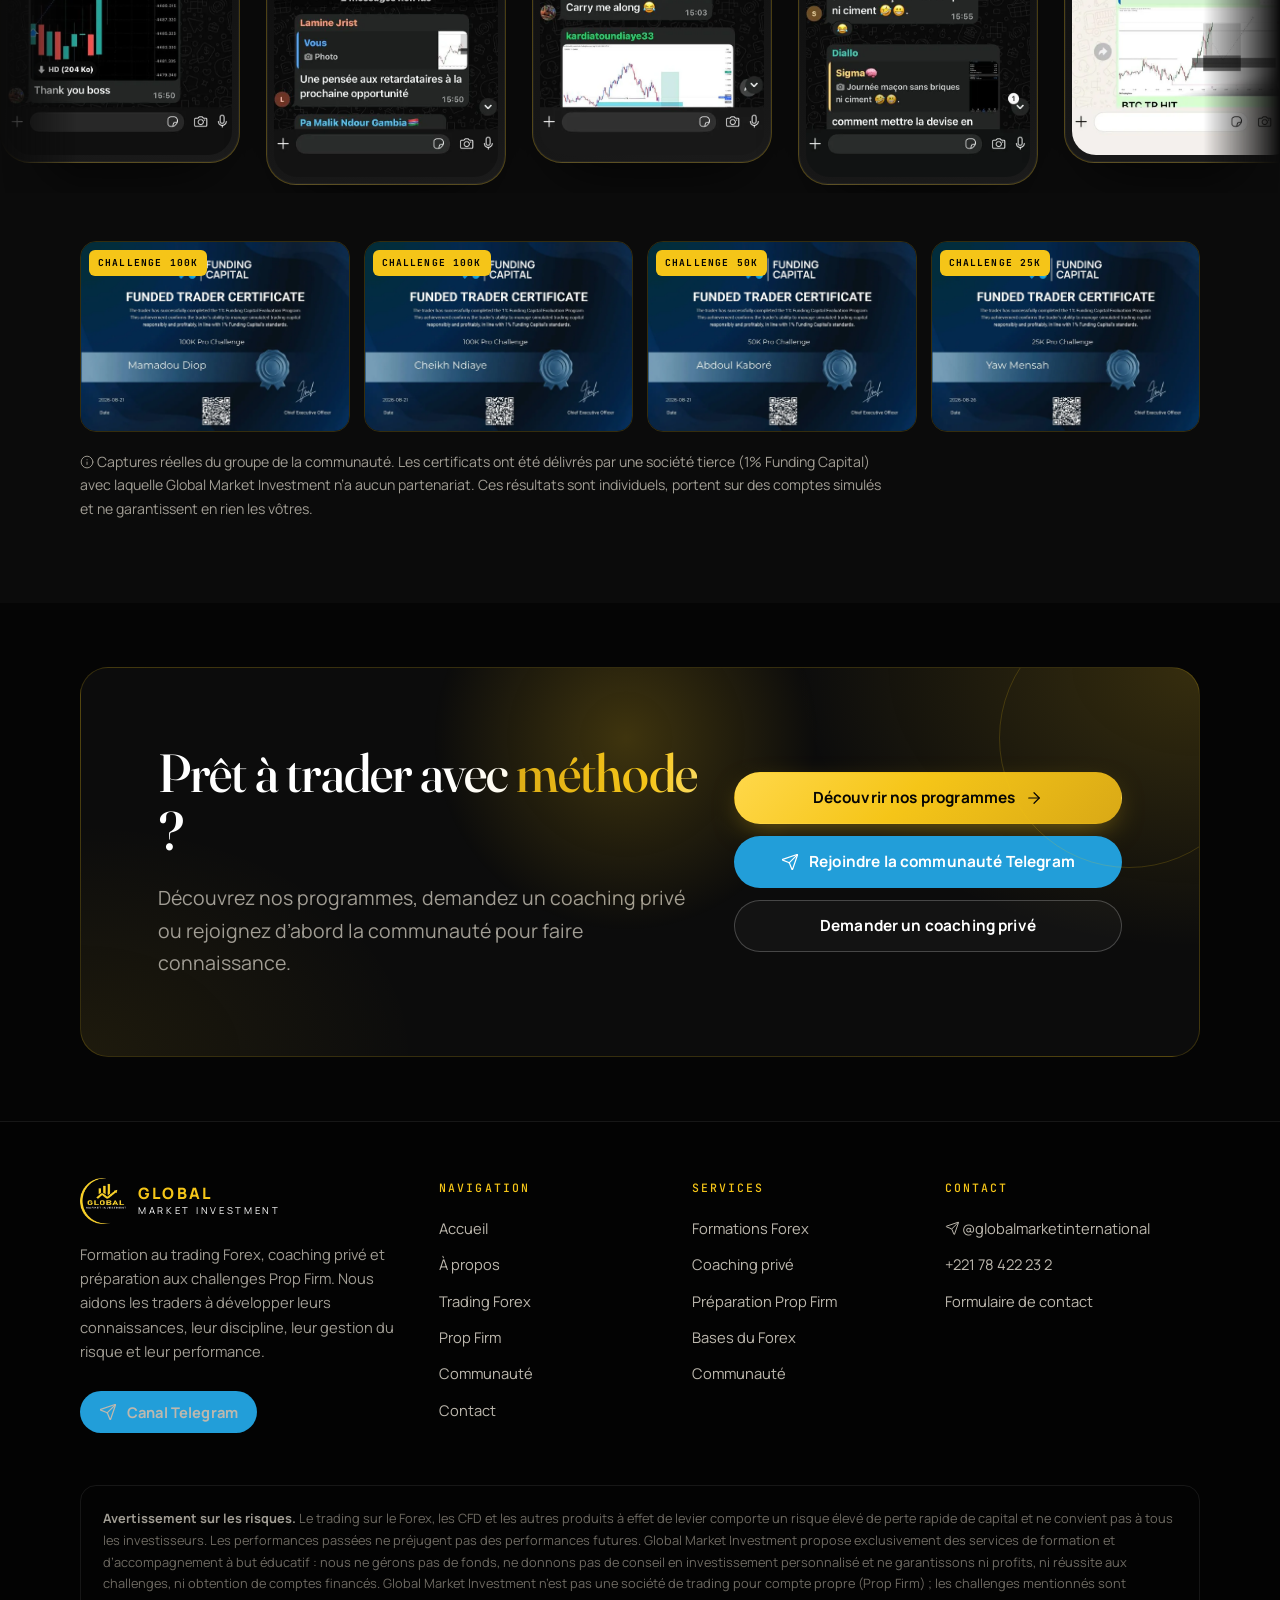
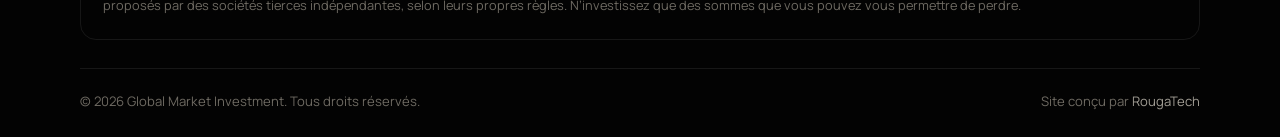
==== commit 5da80b58: "Correction des espaces vides et captures 100 % d'origine - Les photos (services, galerie, équipe) re" ====
--- a/index.html
+++ b/index.html
@@ -325,15 +325,7 @@
   </div>
 </section>
 
-<section class="sec">
-  <div class="wrap">
-    <div class="sec-head center"><span class="kicker"><span class="fr">Témoignages</span><span class="en">Testimonials</span></span><h2><span class="fr">Ils parlent de <em class='g'>leur expérience</em></span><span class="en">In their <em class='g'>own words</em></span></h2>
-      <p class="fr muted">Nous publierons uniquement des témoignages réels, recueillis avec l’accord de nos apprenants.</p><p class="en muted">We will only publish real testimonials, collected with our learners’ consent.</p></div>
-    <div class="grid g3">
-      <article class="card ph rv "><span class="ph-tag"><span class="fr">Emplacement réservé</span><span class="en">Placeholder</span></span><svg class="quote-ico" aria-hidden="true"><use href="#i-quote"/></svg><p class="fr">Témoignage à venir. Cet espace accueillera le retour authentique d’un apprenant de Global Market Investment.</p><p class="en">Testimonial coming soon. This space will feature an authentic review from a Global Market Investment learner.</p><span class="small muted"><span class="fr">Nom de l’apprenant · Programme suivi</span><span class="en">Learner name · Program followed</span></span></article><article class="card ph rv d1"><span class="ph-tag"><span class="fr">Emplacement réservé</span><span class="en">Placeholder</span></span><svg class="quote-ico" aria-hidden="true"><use href="#i-quote"/></svg><p class="fr">Témoignage à venir. Cet espace accueillera le retour authentique d’un apprenant de Global Market Investment.</p><p class="en">Testimonial coming soon. This space will feature an authentic review from a Global Market Investment learner.</p><span class="small muted"><span class="fr">Nom de l’apprenant · Programme suivi</span><span class="en">Learner name · Program followed</span></span></article><article class="card ph rv d2"><span class="ph-tag"><span class="fr">Emplacement réservé</span><span class="en">Placeholder</span></span><svg class="quote-ico" aria-hidden="true"><use href="#i-quote"/></svg><p class="fr">Témoignage à venir. Cet espace accueillera le retour authentique d’un apprenant de Global Market Investment.</p><p class="en">Testimonial coming soon. This space will feature an authentic review from a Global Market Investment learner.</p><span class="small muted"><span class="fr">Nom de l’apprenant · Programme suivi</span><span class="en">Learner name · Program followed</span></span></article>
-    </div>
-  </div>
-</section>
+
 
 <section class="sec-tight"><div class="wrap"><div class="cta-band rv">
   <div class="stack"><h2><span class="fr">Prêt à trader avec <em class='g'>méthode</em> ?</span><span class="en">Ready to trade with <em class='g'>method</em>?</span></h2><p class="fr lead">Découvrez nos programmes, demandez un coaching privé ou rejoignez d’abord la communauté pour faire connaissance.</p><p class="en lead">Explore our programs, request private coaching, or join the community first to get to know us.</p></div>
--- a/assets/css/style.css
+++ b/assets/css/style.css
@@ -126,17 +126,17 @@
 
 /* ---------- Sections ---------- */
 section{position:relative}
-.sec{padding:clamp(72px,10vw,128px) 0}
-.sec-tight{padding:clamp(56px,7vw,88px) 0}
+.sec{padding:clamp(52px,6.5vw,92px) 0}
+.sec-tight{padding:clamp(40px,5vw,64px) 0}
 .sec-ink{background:var(--ink)}
-.sec-head{display:grid;gap:18px;max-width:780px;margin-bottom:clamp(36px,5vw,60px)}
+.sec-head{display:grid;gap:16px;max-width:780px;margin-bottom:clamp(28px,3.6vw,44px)}
 .sec-head.center{text-align:center;margin-left:auto;margin-right:auto;justify-items:center}
 .sec-head.split{max-width:none;grid-template-columns:1.1fr 1fr;align-items:end;gap:40px}
 @media (max-width:860px){.sec-head.split{grid-template-columns:1fr;gap:18px}}
 .hr-gold{height:1px;background:linear-gradient(90deg,transparent,var(--line),transparent);border:0;margin:0}
 
 /* ---------- Hero ---------- */
-.hero{min-height:calc(100svh - 76px);display:flex;align-items:center;overflow:hidden;isolation:isolate;padding:clamp(60px,9vw,110px) 0}
+.hero{min-height:min(calc(100svh - 76px),820px);display:flex;align-items:center;overflow:hidden;isolation:isolate;padding:clamp(60px,9vw,110px) 0}
 .hero-bg{position:absolute;inset:0;z-index:-2}
 .hero-bg img{width:100%;height:100%;object-fit:cover;object-position:60% 40%;filter:grayscale(.35) contrast(1.05) brightness(.62)}
 .hero::before{content:"";position:absolute;inset:0;z-index:-1;background:
@@ -197,7 +197,7 @@
 .card-flat{background:#0e0e0e;border-color:var(--line-soft)}
 
 /* Services — grande carte avec image */
-.svc{display:grid;grid-template-columns:1fr 1fr;border:1px solid var(--line);border-radius:24px;overflow:hidden;background:#0d0d0d;min-height:440px}
+.svc{display:grid;grid-template-columns:1fr 1fr;border:1px solid var(--line);border-radius:24px;overflow:hidden;background:#0d0d0d;min-height:380px}
 .svc + .svc{margin-top:22px}
 .svc.rev .svc-media{order:2}
 .svc-media{position:relative;min-height:300px}
@@ -242,7 +242,7 @@
 .gallery figcaption{position:absolute;left:12px;bottom:12px;font-size:.76rem;font-family:var(--f-mono);letter-spacing:.06em;background:rgba(5,5,5,.75);padding:6px 10px;border-radius:999px;color:#ddd}
 .ga{grid-column:span 7;grid-row:span 3}.gb{grid-column:span 5;grid-row:span 3}
 .gc{grid-column:span 4;grid-row:span 2}.gd{grid-column:span 4;grid-row:span 2}.ge{grid-column:span 4;grid-row:span 2}
-@media (max-width:760px){.gallery{grid-template-columns:1fr 1fr;grid-auto-rows:150px}.ga{grid-column:span 2;grid-row:span 2}.gb,.gc,.gd,.ge{grid-column:span 1;grid-row:span 1}.ge{grid-column:span 2}}
+@media (max-width:760px){.gallery{grid-template-columns:1fr 1fr;grid-auto-rows:150px;gap:10px}.ga{grid-column:span 2;grid-row:span 2}.gb,.gc,.gd,.ge{grid-column:span 1;grid-row:span 1}}
 
 /* Témoignages placeholder */
 .ph{border:1px dashed rgba(245,197,24,.35);background:repeating-linear-gradient(135deg,rgba(245,197,24,.025) 0 12px,transparent 12px 24px)}
@@ -260,7 +260,7 @@
 @media (max-width:640px){.btn{white-space:normal;text-align:center;line-height:1.25;padding-top:12px;padding-bottom:12px}}
 
 /* Page hero (pages internes) */
-.page-hero{position:relative;padding:clamp(72px,10vw,130px) 0 clamp(56px,7vw,90px);overflow:hidden;isolation:isolate;border-bottom:1px solid var(--line-soft)}
+.page-hero{position:relative;padding:clamp(56px,7vw,100px) 0 clamp(44px,5vw,70px);overflow:hidden;isolation:isolate;border-bottom:1px solid var(--line-soft)}
 .page-hero .bg{position:absolute;inset:0;z-index:-2}
 .page-hero .bg img{width:100%;height:100%;object-fit:cover;filter:grayscale(.4) brightness(.5)}
 .page-hero::before{content:"";position:absolute;inset:0;z-index:-1;background:linear-gradient(90deg,rgba(5,5,5,.97) 0%,rgba(5,5,5,.82) 55%,rgba(5,5,5,.6) 100%),linear-gradient(0deg,var(--black),transparent 40%)}
@@ -358,7 +358,7 @@
 .team-photo img{width:100%;height:auto;aspect-ratio:1080/729;object-fit:cover}
 
 /* Footer */
-.site-footer{background:#030303;border-top:1px solid var(--line-soft);padding:72px 0 28px;margin-top:0}
+.site-footer{background:#030303;border-top:1px solid var(--line-soft);padding:56px 0 24px;margin-top:0}
 .f-grid{display:grid;grid-template-columns:1.5fr 1fr 1fr 1.2fr;gap:40px}
 .f-grid h5{font-family:var(--f-mono);font-size:.72rem;letter-spacing:.18em;text-transform:uppercase;color:var(--gold);margin:0 0 18px;font-weight:500}
 .f-grid ul{list-style:none;padding:0;margin:0;display:grid;gap:10px}
@@ -378,7 +378,7 @@
 .fab .ico{width:26px;height:26px;transform:translateX(-1px)}
 
 /* Animations reveal */
-.rv{opacity:0;transform:translateY(22px);transition:opacity .9s var(--ease),transform .9s var(--ease)}
+.rv{opacity:.001;transform:translateY(22px);transition:opacity .9s var(--ease),transform .9s var(--ease)}
 .rv.in{opacity:1;transform:none}
 .rv.d1{transition-delay:.08s}.rv.d2{transition-delay:.16s}.rv.d3{transition-delay:.24s}
 @media (prefers-reduced-motion:reduce){
@@ -446,8 +446,6 @@
 .rv.rv-left{transform:translateX(-40px)}.rv.rv-right{transform:translateX(40px)}
 .rv.rv-zoom{transform:scale(.94)}
 .rv.in{transform:none}
-.frame.rv,.svc-media.rv,.team-photo.rv,.gallery figure.rv{clip-path:inset(0 0 100% 0 round 24px);opacity:1;transform:none;transition:clip-path 1.3s var(--ease)}
-.frame.rv.in,.svc-media.rv.in,.team-photo.rv.in,.gallery figure.rv.in{clip-path:inset(0 0 0 0 round 24px)}
 .frame img,.svc-media img,.team-photo img{transition:transform 1.6s var(--ease)}
 .frame.rv img,.team-photo.rv img{transform:scale(1.15)}
 .frame.rv.in img,.team-photo.rv.in img{transform:scale(1)}
@@ -471,7 +469,7 @@
 .pair:hover{transform:translateY(-3px);border-color:var(--line)}
 
 /* Méga bandeau défilant */
-.mega-marquee{overflow:hidden;white-space:nowrap;padding:28px 0;border-top:1px solid var(--line-soft);border-bottom:1px solid var(--line-soft);background:var(--black)}
+.mega-marquee{overflow:hidden;white-space:nowrap;padding:20px 0;border-top:1px solid var(--line-soft);border-bottom:1px solid var(--line-soft);background:var(--black)}
 .mm-track{display:inline-flex;animation:tick 34s linear infinite}
 .mm-track > span{display:inline-flex;align-items:center;gap:40px;padding-right:40px;font-family:var(--f-display);font-size:clamp(2.4rem,6vw,4.6rem);line-height:1;color:transparent;-webkit-text-stroke:1px rgba(245,197,24,.55);transition:color .4s}
 .mm-track > span::after{content:"";width:14px;height:14px;background:var(--gold);transform:rotate(45deg);flex:none}
@@ -497,8 +495,7 @@
 
 @media (prefers-reduced-motion:reduce){
   .split-words .w > i,.hero-fade{opacity:1;transform:none}
-  .frame.rv,.svc-media.rv,.team-photo.rv,.gallery figure.rv{clip-path:none}
-  h1 .g,h2 .g{color:var(--gold);background:none}
+    h1 .g,h2 .g{color:var(--gold);background:none}
 }
 
 /* Menu mobile : entrée des liens en cascade */
